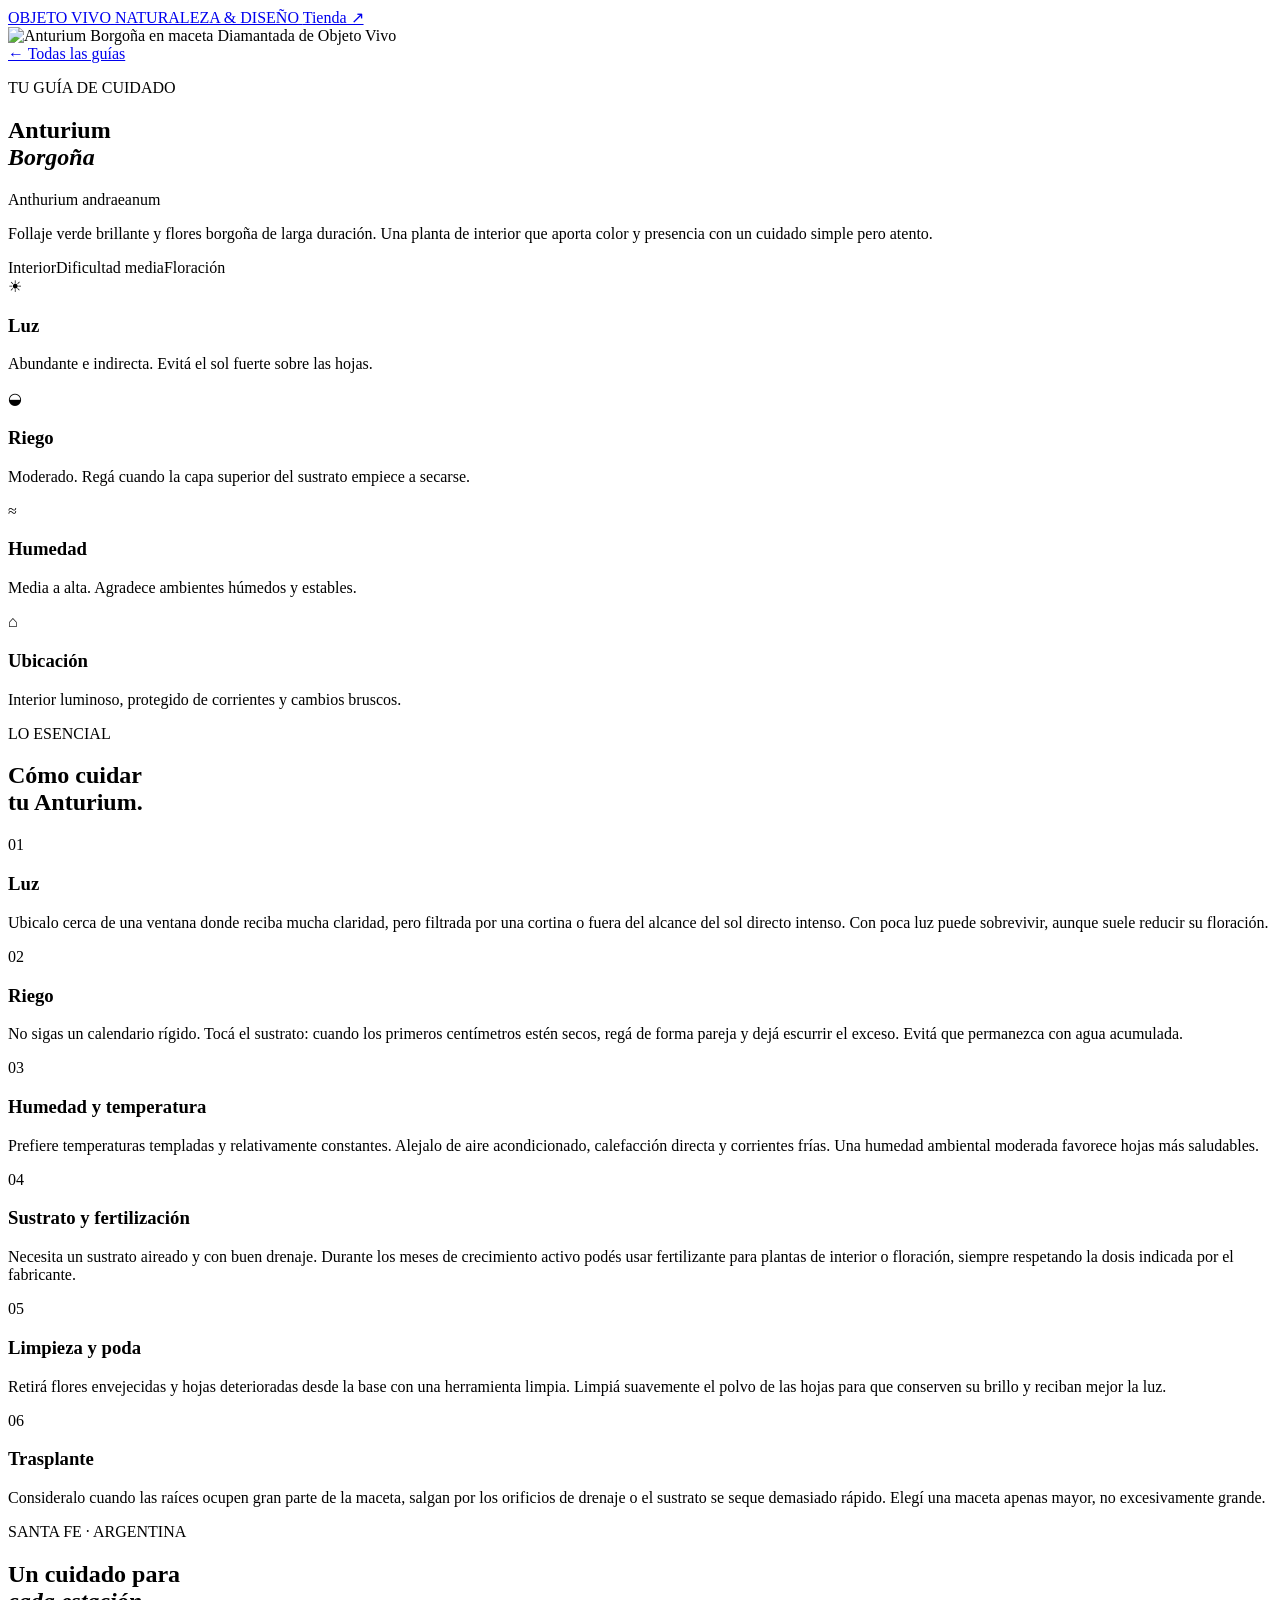
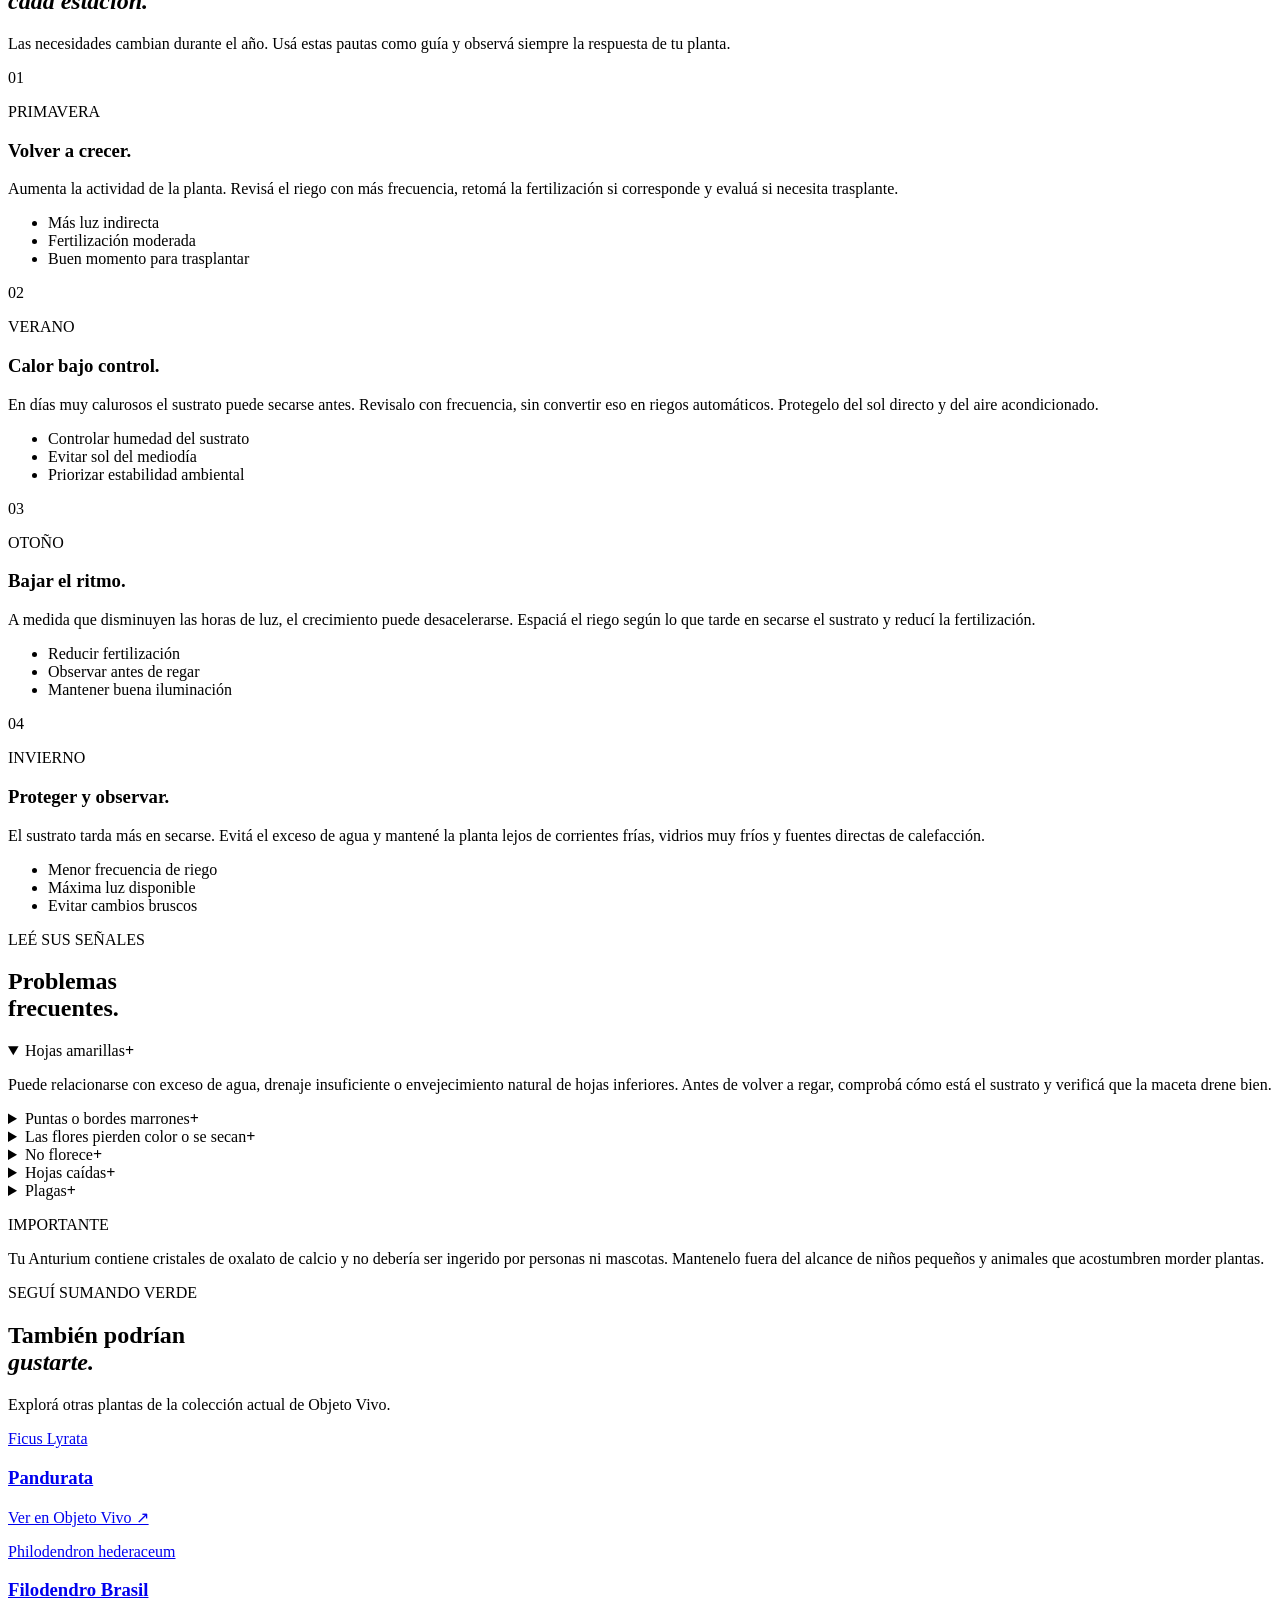
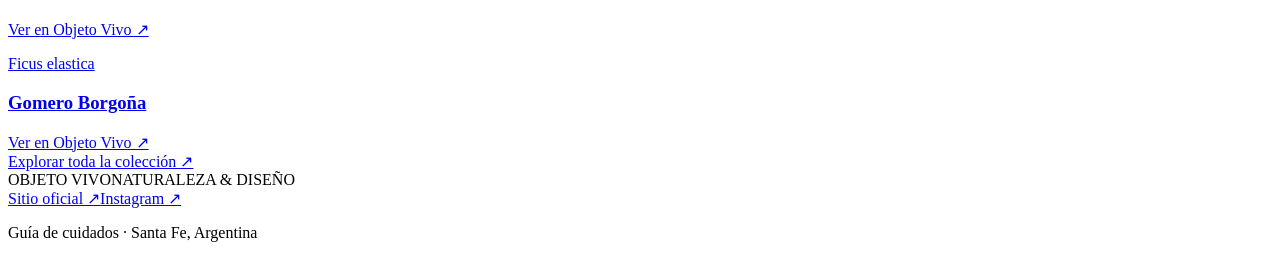
==== anturium-borgona.html @ 4770b4d2 "Add complete Anturium Borgoña care guide" ====
<!doctype html>
<html lang="es">
<head>
  <meta charset="utf-8" />
  <meta name="viewport" content="width=device-width, initial-scale=1" />
  <meta name="theme-color" content="#173f34" />
  <title>Anturium Borgoña | Guía de Cuidados · Objeto Vivo</title>
  <meta name="description" content="Guía de cuidados del Anturium Borgoña: luz, riego, humedad, trasplante, cuidados por estación y problemas frecuentes." />
  <link rel="preconnect" href="https://fonts.googleapis.com">
  <link rel="preconnect" href="https://fonts.gstatic.com" crossorigin>
  <link href="https://fonts.googleapis.com/css2?family=DM+Sans:wght@300;400;500;600&family=Playfair+Display:ital,wght@0,500;1,500&display=swap" rel="stylesheet">
  <link rel="stylesheet" href="styles.css" />
</head>
<body>
  <header class="site-header">
    <a class="brand" href="index.html">
      <span class="brand-name">OBJETO VIVO</span>
      <span class="brand-sub">NATURALEZA &amp; DISEÑO</span>
    </a>
    <a class="shop-link" href="https://objetovivo.com.ar/shop/" target="_blank" rel="noopener">Tienda ↗</a>
  </header>

  <main>
    <section class="plant-hero">
      <div class="plant-hero-image">
        <img src="https://objetovivo.com.ar/wp-content/uploads/2026/06/6b311ffb-a500-49eb-aa3c-b40d3970d5c7-600x800.jpg" alt="Anturium Borgoña en maceta Diamantada de Objeto Vivo" />
      </div>
      <div class="plant-hero-copy">
        <a class="back-link" href="index.html">← Todas las guías</a>
        <p class="eyebrow">TU GUÍA DE CUIDADO</p>
        <h1>Anturium<br><em>Borgoña</em></h1>
        <p class="latin">Anthurium andraeanum</p>
        <p class="hero-text">Follaje verde brillante y flores borgoña de larga duración. Una planta de interior que aporta color y presencia con un cuidado simple pero atento.</p>
        <div class="quick-tags">
          <span>Interior</span><span>Dificultad media</span><span>Floración</span>
        </div>
      </div>
    </section>

    <section class="quick-care">
      <article><span class="care-icon">☀</span><h3>Luz</h3><p>Abundante e indirecta. Evitá el sol fuerte sobre las hojas.</p></article>
      <article><span class="care-icon">◒</span><h3>Riego</h3><p>Moderado. Regá cuando la capa superior del sustrato empiece a secarse.</p></article>
      <article><span class="care-icon">≈</span><h3>Humedad</h3><p>Media a alta. Agradece ambientes húmedos y estables.</p></article>
      <article><span class="care-icon">⌂</span><h3>Ubicación</h3><p>Interior luminoso, protegido de corrientes y cambios bruscos.</p></article>
    </section>

    <section class="content-section two-col">
      <div class="section-heading sticky-heading">
        <p class="eyebrow">LO ESENCIAL</p>
        <h2>Cómo cuidar<br>tu Anturium.</h2>
      </div>
      <div class="care-list">
        <article class="care-block">
          <span class="number">01</span><div><h3>Luz</h3><p>Ubicalo cerca de una ventana donde reciba mucha claridad, pero filtrada por una cortina o fuera del alcance del sol directo intenso. Con poca luz puede sobrevivir, aunque suele reducir su floración.</p></div>
        </article>
        <article class="care-block">
          <span class="number">02</span><div><h3>Riego</h3><p>No sigas un calendario rígido. Tocá el sustrato: cuando los primeros centímetros estén secos, regá de forma pareja y dejá escurrir el exceso. Evitá que permanezca con agua acumulada.</p></div>
        </article>
        <article class="care-block">
          <span class="number">03</span><div><h3>Humedad y temperatura</h3><p>Prefiere temperaturas templadas y relativamente constantes. Alejalo de aire acondicionado, calefacción directa y corrientes frías. Una humedad ambiental moderada favorece hojas más saludables.</p></div>
        </article>
        <article class="care-block">
          <span class="number">04</span><div><h3>Sustrato y fertilización</h3><p>Necesita un sustrato aireado y con buen drenaje. Durante los meses de crecimiento activo podés usar fertilizante para plantas de interior o floración, siempre respetando la dosis indicada por el fabricante.</p></div>
        </article>
        <article class="care-block">
          <span class="number">05</span><div><h3>Limpieza y poda</h3><p>Retirá flores envejecidas y hojas deterioradas desde la base con una herramienta limpia. Limpiá suavemente el polvo de las hojas para que conserven su brillo y reciban mejor la luz.</p></div>
        </article>
        <article class="care-block">
          <span class="number">06</span><div><h3>Trasplante</h3><p>Consideralo cuando las raíces ocupen gran parte de la maceta, salgan por los orificios de drenaje o el sustrato se seque demasiado rápido. Elegí una maceta apenas mayor, no excesivamente grande.</p></div>
        </article>
      </div>
    </section>

    <section class="season-section">
      <div class="section-heading centered">
        <p class="eyebrow">SANTA FE · ARGENTINA</p>
        <h2>Un cuidado para<br><em>cada estación.</em></h2>
        <p>Las necesidades cambian durante el año. Usá estas pautas como guía y observá siempre la respuesta de tu planta.</p>
      </div>
      <div class="season-grid">
        <article class="season-card spring"><span class="season-mark">01</span><p class="season-name">PRIMAVERA</p><h3>Volver a crecer.</h3><p>Aumenta la actividad de la planta. Revisá el riego con más frecuencia, retomá la fertilización si corresponde y evaluá si necesita trasplante.</p><ul><li>Más luz indirecta</li><li>Fertilización moderada</li><li>Buen momento para trasplantar</li></ul></article>
        <article class="season-card summer"><span class="season-mark">02</span><p class="season-name">VERANO</p><h3>Calor bajo control.</h3><p>En días muy calurosos el sustrato puede secarse antes. Revisalo con frecuencia, sin convertir eso en riegos automáticos. Protegelo del sol directo y del aire acondicionado.</p><ul><li>Controlar humedad del sustrato</li><li>Evitar sol del mediodía</li><li>Priorizar estabilidad ambiental</li></ul></article>
        <article class="season-card autumn"><span class="season-mark">03</span><p class="season-name">OTOÑO</p><h3>Bajar el ritmo.</h3><p>A medida que disminuyen las horas de luz, el crecimiento puede desacelerarse. Espaciá el riego según lo que tarde en secarse el sustrato y reducí la fertilización.</p><ul><li>Reducir fertilización</li><li>Observar antes de regar</li><li>Mantener buena iluminación</li></ul></article>
        <article class="season-card winter"><span class="season-mark">04</span><p class="season-name">INVIERNO</p><h3>Proteger y observar.</h3><p>El sustrato tarda más en secarse. Evitá el exceso de agua y mantené la planta lejos de corrientes frías, vidrios muy fríos y fuentes directas de calefacción.</p><ul><li>Menor frecuencia de riego</li><li>Máxima luz disponible</li><li>Evitar cambios bruscos</li></ul></article>
      </div>
    </section>

    <section class="content-section problems-section">
      <div class="section-heading">
        <p class="eyebrow">LEÉ SUS SEÑALES</p>
        <h2>Problemas<br>frecuentes.</h2>
      </div>
      <div class="problem-list">
        <details open><summary><span>Hojas amarillas</span><b>+</b></summary><p>Puede relacionarse con exceso de agua, drenaje insuficiente o envejecimiento natural de hojas inferiores. Antes de volver a regar, comprobá cómo está el sustrato y verificá que la maceta drene bien.</p></details>
        <details><summary><span>Puntas o bordes marrones</span><b>+</b></summary><p>Suelen aparecer con aire muy seco, riego irregular, acumulación de sales o estrés ambiental. Buscá estabilidad antes de aumentar el riego sin comprobar el sustrato.</p></details>
        <details><summary><span>Las flores pierden color o se secan</span><b>+</b></summary><p>Las flores no duran para siempre. Si el resto de la planta está sano, puede ser parte de su ciclo normal. Retirá la flor envejecida desde la base.</p></details>
        <details><summary><span>No florece</span><b>+</b></summary><p>Una causa frecuente es la falta de luz indirecta suficiente. También puede influir la estación, el estado general de la planta y la disponibilidad de nutrientes.</p></details>
        <details><summary><span>Hojas caídas</span><b>+</b></summary><p>Puede ser una señal de falta de agua, exceso de agua, frío o estrés por un cambio de ubicación. Revisá primero el sustrato y las condiciones del ambiente.</p></details>
        <details><summary><span>Plagas</span><b>+</b></summary><p>Revisá el envés de las hojas y los tallos si aparecen manchas, melaza pegajosa, telarañas finas o pequeños insectos. Aislá la planta de otras mientras identificás el problema y tratala con un producto adecuado.</p></details>
      </div>
    </section>

    <section class="note-section">
      <p class="eyebrow">IMPORTANTE</p>
      <p>Tu Anturium contiene cristales de oxalato de calcio y no debería ser ingerido por personas ni mascotas. Mantenelo fuera del alcance de niños pequeños y animales que acostumbren morder plantas.</p>
    </section>

    <section class="related-section">
      <div class="section-heading">
        <p class="eyebrow">SEGUÍ SUMANDO VERDE</p>
        <h2>También podrían<br><em>gustarte.</em></h2>
        <p>Explorá otras plantas de la colección actual de Objeto Vivo.</p>
      </div>
      <div class="related-grid">
        <a href="https://objetovivo.com.ar/product/pandurata-m-en-uovo-s/" target="_blank" rel="noopener" class="related-card"><div class="related-placeholder botanical-one"></div><p>Ficus Lyrata</p><h3>Pandurata</h3><span>Ver en Objeto Vivo ↗</span></a>
        <a href="https://objetovivo.com.ar/product/filodendro-brasil/" target="_blank" rel="noopener" class="related-card"><div class="related-placeholder botanical-two"></div><p>Philodendron hederaceum</p><h3>Filodendro Brasil</h3><span>Ver en Objeto Vivo ↗</span></a>
        <a href="https://objetovivo.com.ar/product/gomero-borgona-en-uovo-s/" target="_blank" rel="noopener" class="related-card"><div class="related-placeholder botanical-three"></div><p>Ficus elastica</p><h3>Gomero Borgoña</h3><span>Ver en Objeto Vivo ↗</span></a>
      </div>
      <a class="button primary centered-button" href="https://objetovivo.com.ar/shop/" target="_blank" rel="noopener">Explorar toda la colección ↗</a>
    </section>
  </main>

  <footer>
    <div class="footer-brand"><span class="brand-name">OBJETO VIVO</span><span class="brand-sub">NATURALEZA &amp; DISEÑO</span></div>
    <div class="footer-links"><a href="https://objetovivo.com.ar/" target="_blank" rel="noopener">Sitio oficial ↗</a><a href="https://www.instagram.com/objetovivo_/" target="_blank" rel="noopener">Instagram ↗</a></div>
    <p class="footer-note">Guía de cuidados · Santa Fe, Argentina</p>
  </footer>
</body>
</html>
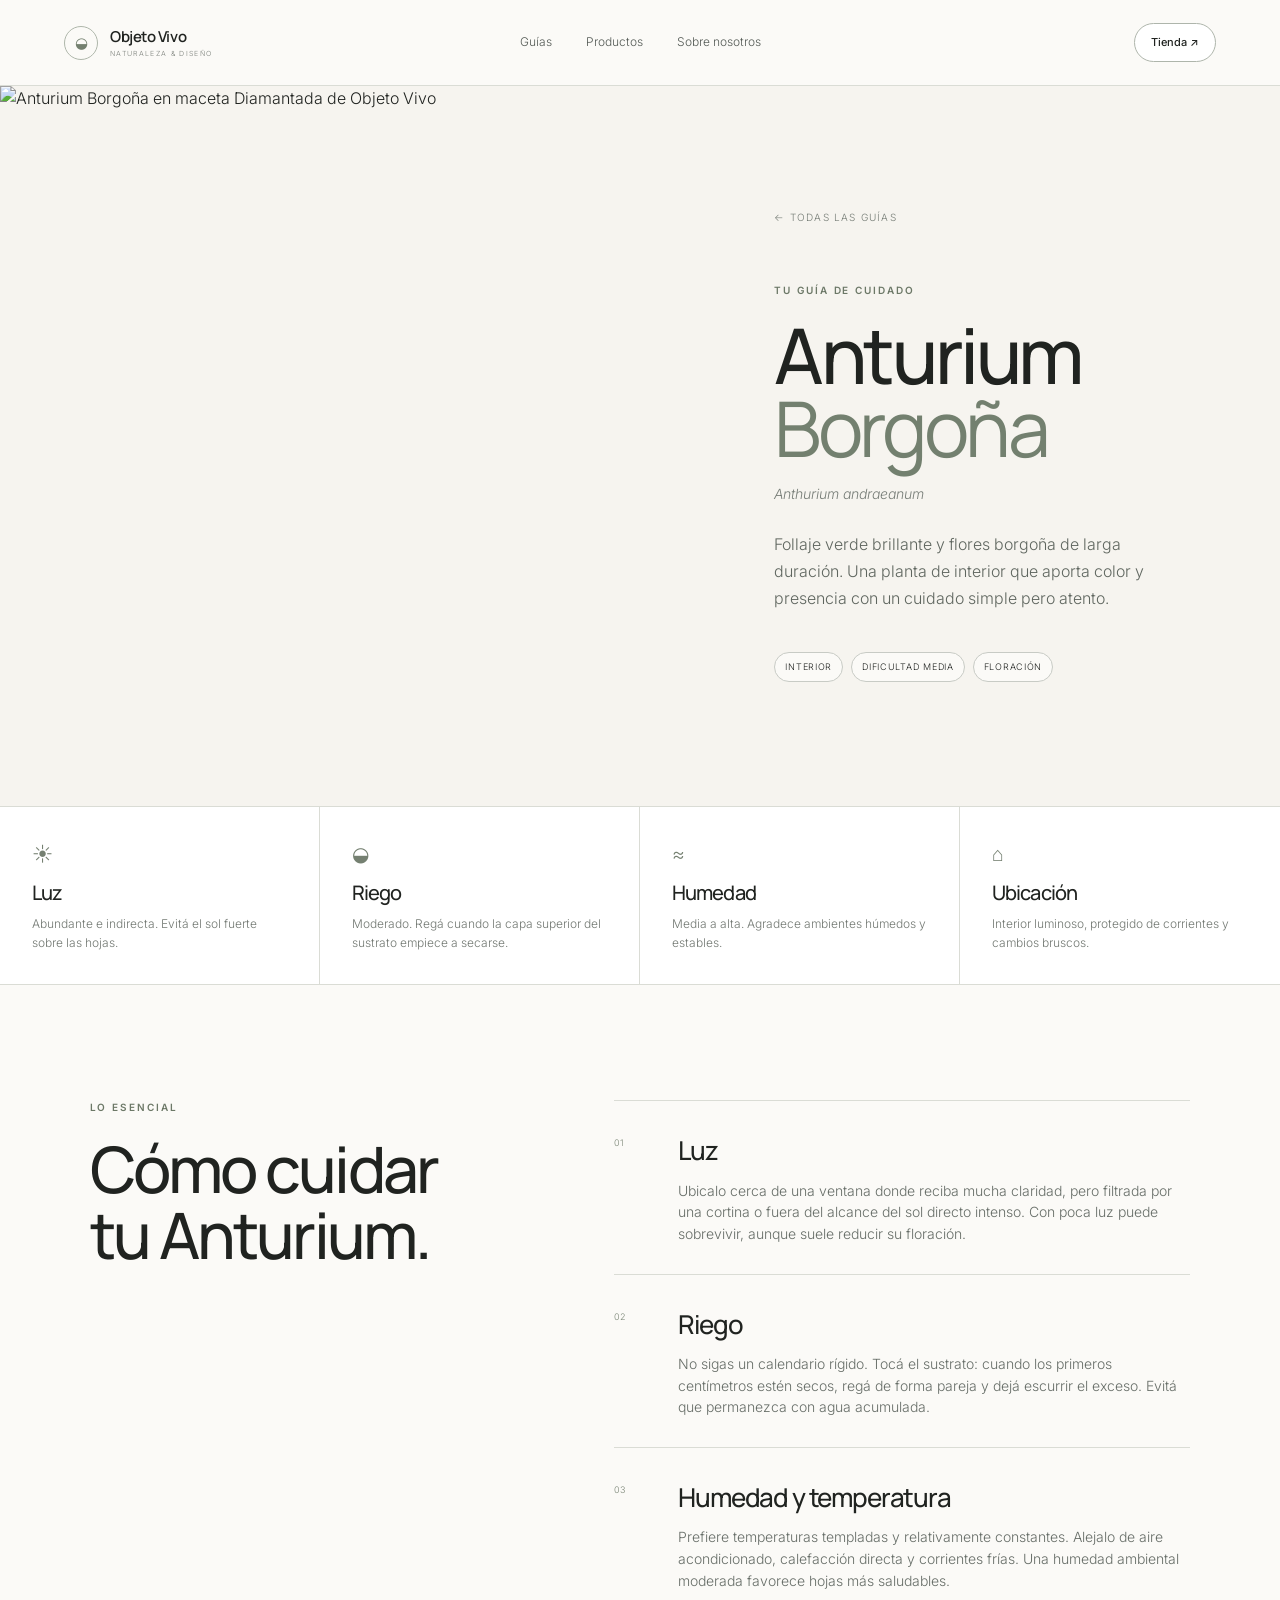
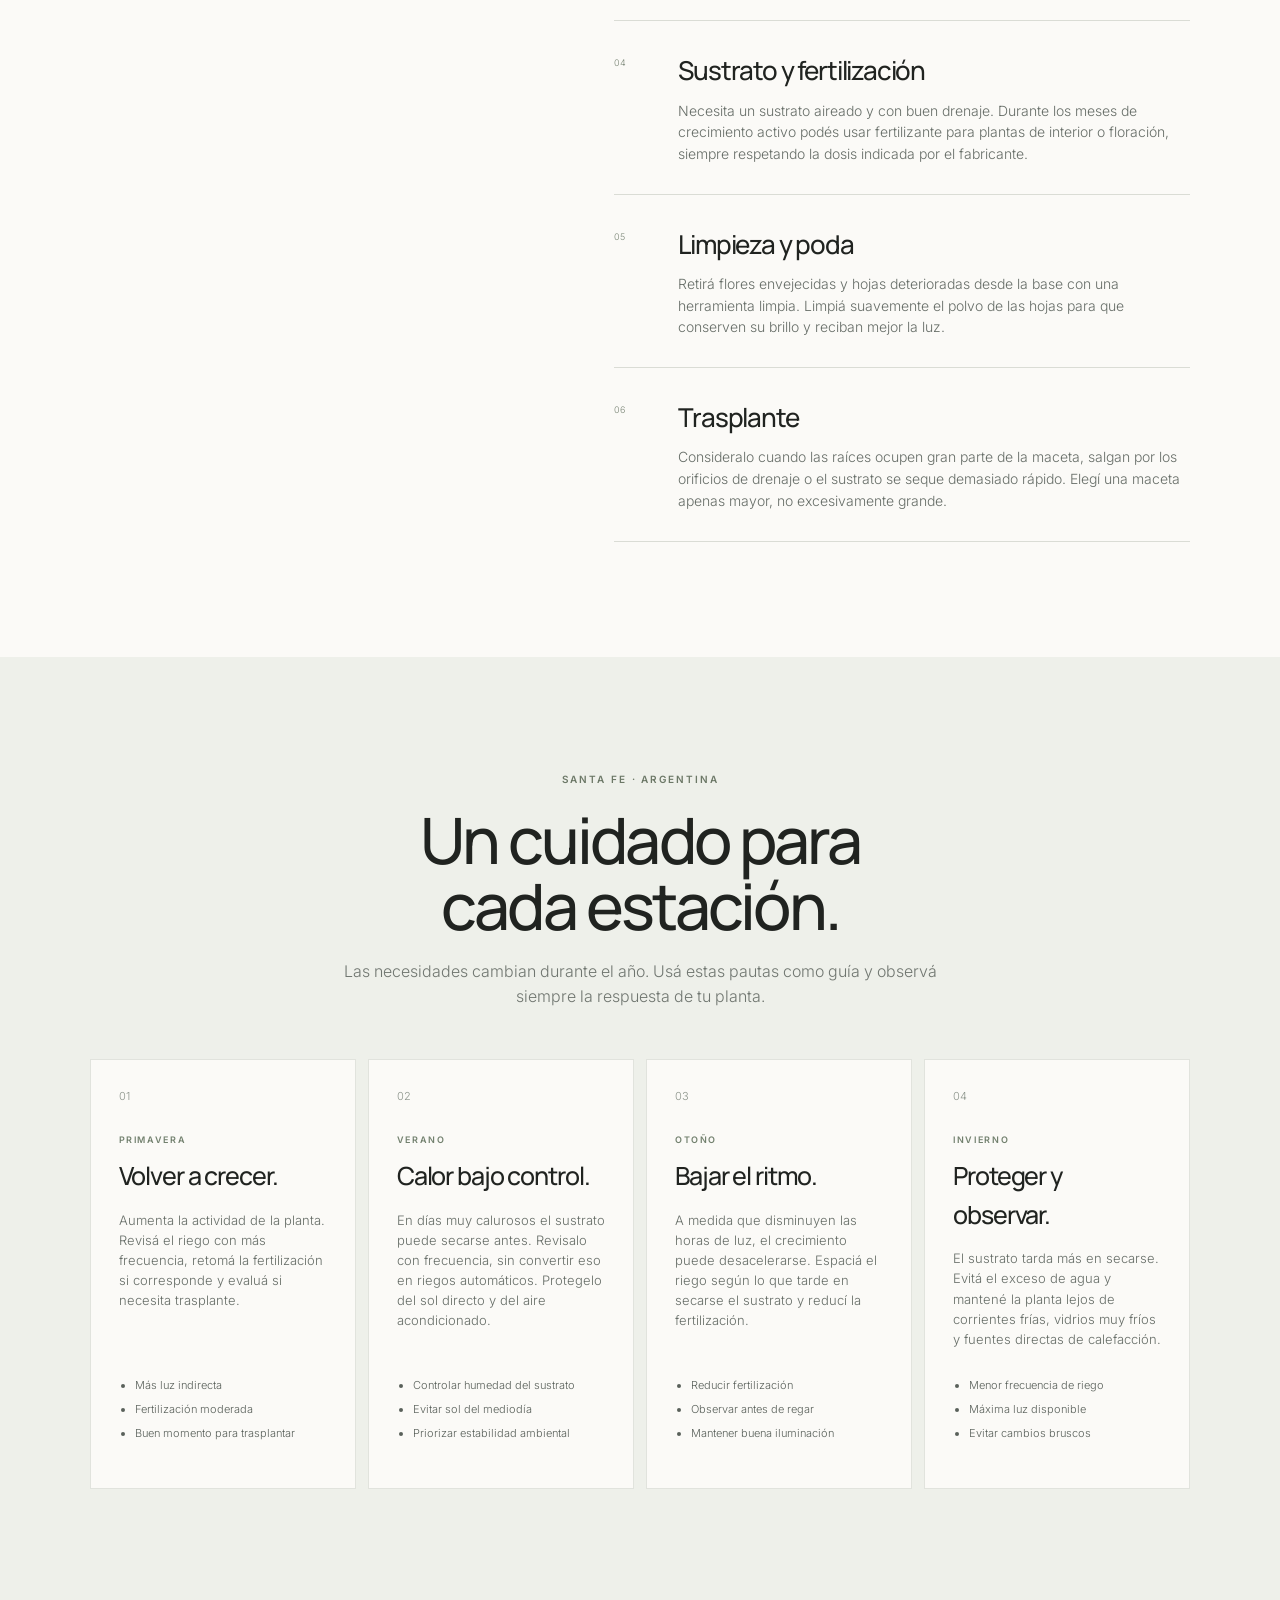
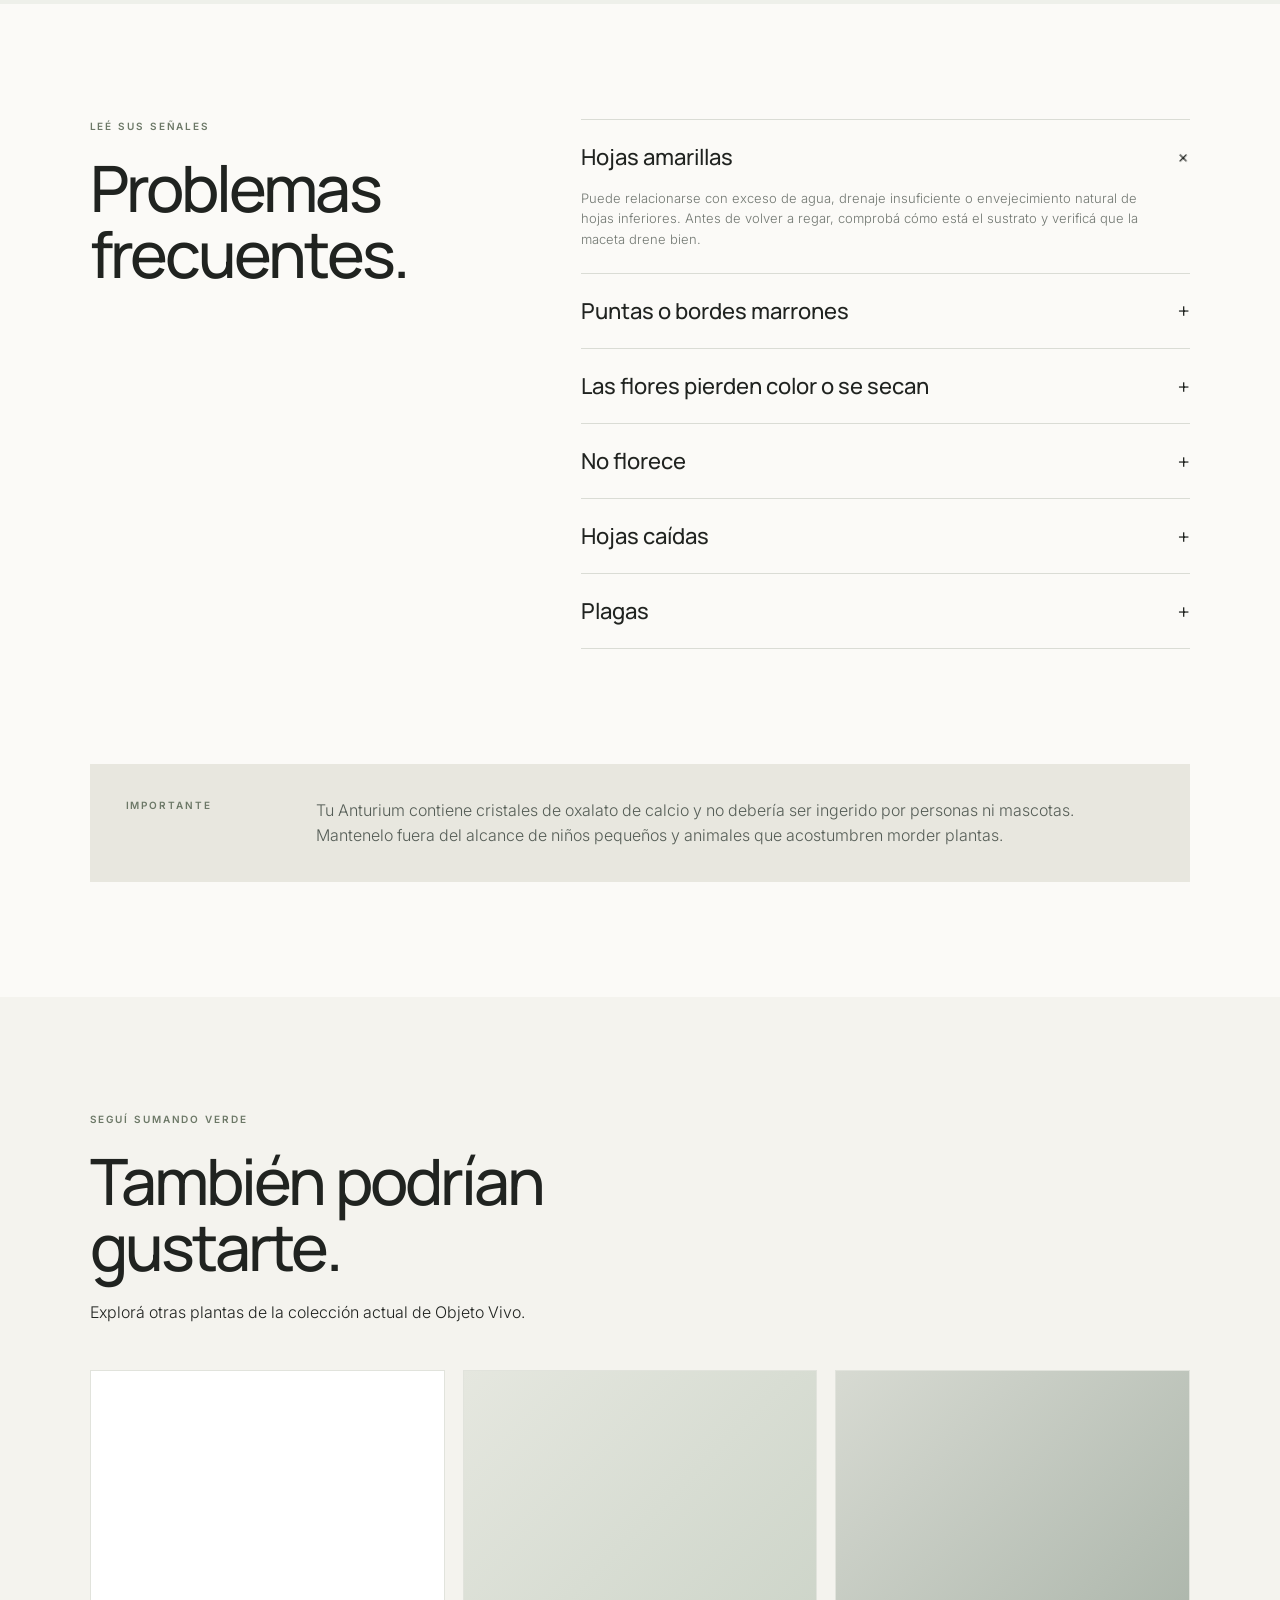
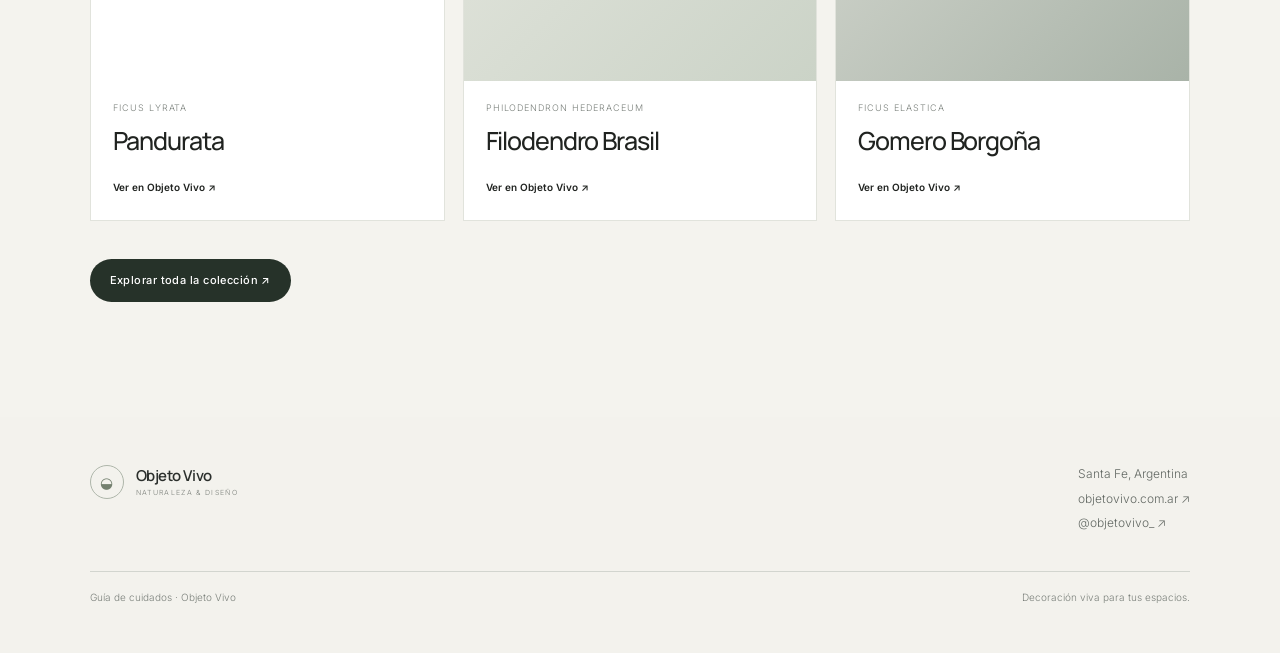
==== commit c8785347: "Align Anturium guide with official Objeto Vivo visual system" ====
--- a/anturium-borgona.html
+++ b/anturium-borgona.html
@@ -3,21 +3,26 @@
 <head>
   <meta charset="utf-8" />
   <meta name="viewport" content="width=device-width, initial-scale=1" />
-  <meta name="theme-color" content="#173f34" />
+  <meta name="theme-color" content="#f6f4ef" />
   <title>Anturium Borgoña | Guía de Cuidados · Objeto Vivo</title>
   <meta name="description" content="Guía de cuidados del Anturium Borgoña: luz, riego, humedad, trasplante, cuidados por estación y problemas frecuentes." />
   <link rel="preconnect" href="https://fonts.googleapis.com">
   <link rel="preconnect" href="https://fonts.gstatic.com" crossorigin>
-  <link href="https://fonts.googleapis.com/css2?family=DM+Sans:wght@300;400;500;600&family=Playfair+Display:ital,wght@0,500;1,500&display=swap" rel="stylesheet">
+  <link href="https://fonts.googleapis.com/css2?family=Inter:wght@300;400;500;600&family=Manrope:wght@400;500;600&display=swap" rel="stylesheet">
   <link rel="stylesheet" href="styles.css" />
 </head>
 <body>
-  <header class="site-header">
-    <a class="brand" href="index.html">
-      <span class="brand-name">OBJETO VIVO</span>
-      <span class="brand-sub">NATURALEZA &amp; DISEÑO</span>
+  <header class="site-header ov-header">
+    <a class="brand" href="index.html" aria-label="Objeto Vivo - Guía de cuidados">
+      <span class="brand-mark" aria-hidden="true">◒</span>
+      <span class="brand-copy"><span class="brand-name">Objeto Vivo</span><span class="brand-sub">NATURALEZA &amp; DISEÑO</span></span>
     </a>
-    <a class="shop-link" href="https://objetovivo.com.ar/shop/" target="_blank" rel="noopener">Tienda ↗</a>
+    <nav class="header-nav" aria-label="Navegación principal">
+      <a href="index.html#guias">Guías</a>
+      <a href="https://objetovivo.com.ar/shop/" target="_blank" rel="noopener">Productos</a>
+      <a href="https://objetovivo.com.ar/sobre-nosotros/" target="_blank" rel="noopener">Sobre nosotros</a>
+    </nav>
+    <a class="shop-pill" href="https://objetovivo.com.ar/shop/" target="_blank" rel="noopener">Tienda ↗</a>
   </header>
 
   <main>
@@ -26,14 +31,12 @@
         <img src="https://objetovivo.com.ar/wp-content/uploads/2026/06/6b311ffb-a500-49eb-aa3c-b40d3970d5c7-600x800.jpg" alt="Anturium Borgoña en maceta Diamantada de Objeto Vivo" />
       </div>
       <div class="plant-hero-copy">
-        <a class="back-link" href="index.html">← Todas las guías</a>
+        <a class="back-link" href="index.html#guias">← Todas las guías</a>
         <p class="eyebrow">TU GUÍA DE CUIDADO</p>
         <h1>Anturium<br><em>Borgoña</em></h1>
         <p class="latin">Anthurium andraeanum</p>
         <p class="hero-text">Follaje verde brillante y flores borgoña de larga duración. Una planta de interior que aporta color y presencia con un cuidado simple pero atento.</p>
-        <div class="quick-tags">
-          <span>Interior</span><span>Dificultad media</span><span>Floración</span>
-        </div>
+        <div class="quick-tags"><span>Interior</span><span>Dificultad media</span><span>Floración</span></div>
       </div>
     </section>
 
@@ -45,51 +48,29 @@
     </section>
 
     <section class="content-section two-col">
-      <div class="section-heading sticky-heading">
-        <p class="eyebrow">LO ESENCIAL</p>
-        <h2>Cómo cuidar<br>tu Anturium.</h2>
-      </div>
+      <div class="section-heading sticky-heading"><p class="eyebrow">LO ESENCIAL</p><h2>Cómo cuidar<br>tu Anturium.</h2></div>
       <div class="care-list">
-        <article class="care-block">
-          <span class="number">01</span><div><h3>Luz</h3><p>Ubicalo cerca de una ventana donde reciba mucha claridad, pero filtrada por una cortina o fuera del alcance del sol directo intenso. Con poca luz puede sobrevivir, aunque suele reducir su floración.</p></div>
-        </article>
-        <article class="care-block">
-          <span class="number">02</span><div><h3>Riego</h3><p>No sigas un calendario rígido. Tocá el sustrato: cuando los primeros centímetros estén secos, regá de forma pareja y dejá escurrir el exceso. Evitá que permanezca con agua acumulada.</p></div>
-        </article>
-        <article class="care-block">
-          <span class="number">03</span><div><h3>Humedad y temperatura</h3><p>Prefiere temperaturas templadas y relativamente constantes. Alejalo de aire acondicionado, calefacción directa y corrientes frías. Una humedad ambiental moderada favorece hojas más saludables.</p></div>
-        </article>
-        <article class="care-block">
-          <span class="number">04</span><div><h3>Sustrato y fertilización</h3><p>Necesita un sustrato aireado y con buen drenaje. Durante los meses de crecimiento activo podés usar fertilizante para plantas de interior o floración, siempre respetando la dosis indicada por el fabricante.</p></div>
-        </article>
-        <article class="care-block">
-          <span class="number">05</span><div><h3>Limpieza y poda</h3><p>Retirá flores envejecidas y hojas deterioradas desde la base con una herramienta limpia. Limpiá suavemente el polvo de las hojas para que conserven su brillo y reciban mejor la luz.</p></div>
-        </article>
-        <article class="care-block">
-          <span class="number">06</span><div><h3>Trasplante</h3><p>Consideralo cuando las raíces ocupen gran parte de la maceta, salgan por los orificios de drenaje o el sustrato se seque demasiado rápido. Elegí una maceta apenas mayor, no excesivamente grande.</p></div>
-        </article>
+        <article class="care-block"><span class="number">01</span><div><h3>Luz</h3><p>Ubicalo cerca de una ventana donde reciba mucha claridad, pero filtrada por una cortina o fuera del alcance del sol directo intenso. Con poca luz puede sobrevivir, aunque suele reducir su floración.</p></div></article>
+        <article class="care-block"><span class="number">02</span><div><h3>Riego</h3><p>No sigas un calendario rígido. Tocá el sustrato: cuando los primeros centímetros estén secos, regá de forma pareja y dejá escurrir el exceso. Evitá que permanezca con agua acumulada.</p></div></article>
+        <article class="care-block"><span class="number">03</span><div><h3>Humedad y temperatura</h3><p>Prefiere temperaturas templadas y relativamente constantes. Alejalo de aire acondicionado, calefacción directa y corrientes frías. Una humedad ambiental moderada favorece hojas más saludables.</p></div></article>
+        <article class="care-block"><span class="number">04</span><div><h3>Sustrato y fertilización</h3><p>Necesita un sustrato aireado y con buen drenaje. Durante los meses de crecimiento activo podés usar fertilizante para plantas de interior o floración, siempre respetando la dosis indicada por el fabricante.</p></div></article>
+        <article class="care-block"><span class="number">05</span><div><h3>Limpieza y poda</h3><p>Retirá flores envejecidas y hojas deterioradas desde la base con una herramienta limpia. Limpiá suavemente el polvo de las hojas para que conserven su brillo y reciban mejor la luz.</p></div></article>
+        <article class="care-block"><span class="number">06</span><div><h3>Trasplante</h3><p>Consideralo cuando las raíces ocupen gran parte de la maceta, salgan por los orificios de drenaje o el sustrato se seque demasiado rápido. Elegí una maceta apenas mayor, no excesivamente grande.</p></div></article>
       </div>
     </section>
 
     <section class="season-section">
-      <div class="section-heading centered">
-        <p class="eyebrow">SANTA FE · ARGENTINA</p>
-        <h2>Un cuidado para<br><em>cada estación.</em></h2>
-        <p>Las necesidades cambian durante el año. Usá estas pautas como guía y observá siempre la respuesta de tu planta.</p>
-      </div>
+      <div class="section-heading centered"><p class="eyebrow">SANTA FE · ARGENTINA</p><h2>Un cuidado para<br>cada estación.</h2><p>Las necesidades cambian durante el año. Usá estas pautas como guía y observá siempre la respuesta de tu planta.</p></div>
       <div class="season-grid">
-        <article class="season-card spring"><span class="season-mark">01</span><p class="season-name">PRIMAVERA</p><h3>Volver a crecer.</h3><p>Aumenta la actividad de la planta. Revisá el riego con más frecuencia, retomá la fertilización si corresponde y evaluá si necesita trasplante.</p><ul><li>Más luz indirecta</li><li>Fertilización moderada</li><li>Buen momento para trasplantar</li></ul></article>
-        <article class="season-card summer"><span class="season-mark">02</span><p class="season-name">VERANO</p><h3>Calor bajo control.</h3><p>En días muy calurosos el sustrato puede secarse antes. Revisalo con frecuencia, sin convertir eso en riegos automáticos. Protegelo del sol directo y del aire acondicionado.</p><ul><li>Controlar humedad del sustrato</li><li>Evitar sol del mediodía</li><li>Priorizar estabilidad ambiental</li></ul></article>
-        <article class="season-card autumn"><span class="season-mark">03</span><p class="season-name">OTOÑO</p><h3>Bajar el ritmo.</h3><p>A medida que disminuyen las horas de luz, el crecimiento puede desacelerarse. Espaciá el riego según lo que tarde en secarse el sustrato y reducí la fertilización.</p><ul><li>Reducir fertilización</li><li>Observar antes de regar</li><li>Mantener buena iluminación</li></ul></article>
-        <article class="season-card winter"><span class="season-mark">04</span><p class="season-name">INVIERNO</p><h3>Proteger y observar.</h3><p>El sustrato tarda más en secarse. Evitá el exceso de agua y mantené la planta lejos de corrientes frías, vidrios muy fríos y fuentes directas de calefacción.</p><ul><li>Menor frecuencia de riego</li><li>Máxima luz disponible</li><li>Evitar cambios bruscos</li></ul></article>
+        <article class="season-card"><span class="season-mark">01</span><p class="season-name">PRIMAVERA</p><h3>Volver a crecer.</h3><p>Aumenta la actividad de la planta. Revisá el riego con más frecuencia, retomá la fertilización si corresponde y evaluá si necesita trasplante.</p><ul><li>Más luz indirecta</li><li>Fertilización moderada</li><li>Buen momento para trasplantar</li></ul></article>
+        <article class="season-card"><span class="season-mark">02</span><p class="season-name">VERANO</p><h3>Calor bajo control.</h3><p>En días muy calurosos el sustrato puede secarse antes. Revisalo con frecuencia, sin convertir eso en riegos automáticos. Protegelo del sol directo y del aire acondicionado.</p><ul><li>Controlar humedad del sustrato</li><li>Evitar sol del mediodía</li><li>Priorizar estabilidad ambiental</li></ul></article>
+        <article class="season-card"><span class="season-mark">03</span><p class="season-name">OTOÑO</p><h3>Bajar el ritmo.</h3><p>A medida que disminuyen las horas de luz, el crecimiento puede desacelerarse. Espaciá el riego según lo que tarde en secarse el sustrato y reducí la fertilización.</p><ul><li>Reducir fertilización</li><li>Observar antes de regar</li><li>Mantener buena iluminación</li></ul></article>
+        <article class="season-card"><span class="season-mark">04</span><p class="season-name">INVIERNO</p><h3>Proteger y observar.</h3><p>El sustrato tarda más en secarse. Evitá el exceso de agua y mantené la planta lejos de corrientes frías, vidrios muy fríos y fuentes directas de calefacción.</p><ul><li>Menor frecuencia de riego</li><li>Máxima luz disponible</li><li>Evitar cambios bruscos</li></ul></article>
       </div>
     </section>
 
     <section class="content-section problems-section">
-      <div class="section-heading">
-        <p class="eyebrow">LEÉ SUS SEÑALES</p>
-        <h2>Problemas<br>frecuentes.</h2>
-      </div>
+      <div class="section-heading"><p class="eyebrow">LEÉ SUS SEÑALES</p><h2>Problemas<br>frecuentes.</h2></div>
       <div class="problem-list">
         <details open><summary><span>Hojas amarillas</span><b>+</b></summary><p>Puede relacionarse con exceso de agua, drenaje insuficiente o envejecimiento natural de hojas inferiores. Antes de volver a regar, comprobá cómo está el sustrato y verificá que la maceta drene bien.</p></details>
         <details><summary><span>Puntas o bordes marrones</span><b>+</b></summary><p>Suelen aparecer con aire muy seco, riego irregular, acumulación de sales o estrés ambiental. Buscá estabilidad antes de aumentar el riego sin comprobar el sustrato.</p></details>
@@ -100,30 +81,22 @@
       </div>
     </section>
 
-    <section class="note-section">
-      <p class="eyebrow">IMPORTANTE</p>
-      <p>Tu Anturium contiene cristales de oxalato de calcio y no debería ser ingerido por personas ni mascotas. Mantenelo fuera del alcance de niños pequeños y animales que acostumbren morder plantas.</p>
-    </section>
+    <section class="note-section"><p class="eyebrow">IMPORTANTE</p><p>Tu Anturium contiene cristales de oxalato de calcio y no debería ser ingerido por personas ni mascotas. Mantenelo fuera del alcance de niños pequeños y animales que acostumbren morder plantas.</p></section>
 
     <section class="related-section">
-      <div class="section-heading">
-        <p class="eyebrow">SEGUÍ SUMANDO VERDE</p>
-        <h2>También podrían<br><em>gustarte.</em></h2>
-        <p>Explorá otras plantas de la colección actual de Objeto Vivo.</p>
-      </div>
+      <div class="section-heading"><p class="eyebrow">SEGUÍ SUMANDO VERDE</p><h2>También podrían<br>gustarte.</h2><p>Explorá otras plantas de la colección actual de Objeto Vivo.</p></div>
       <div class="related-grid">
         <a href="https://objetovivo.com.ar/product/pandurata-m-en-uovo-s/" target="_blank" rel="noopener" class="related-card"><div class="related-placeholder botanical-one"></div><p>Ficus Lyrata</p><h3>Pandurata</h3><span>Ver en Objeto Vivo ↗</span></a>
         <a href="https://objetovivo.com.ar/product/filodendro-brasil/" target="_blank" rel="noopener" class="related-card"><div class="related-placeholder botanical-two"></div><p>Philodendron hederaceum</p><h3>Filodendro Brasil</h3><span>Ver en Objeto Vivo ↗</span></a>
         <a href="https://objetovivo.com.ar/product/gomero-borgona-en-uovo-s/" target="_blank" rel="noopener" class="related-card"><div class="related-placeholder botanical-three"></div><p>Ficus elastica</p><h3>Gomero Borgoña</h3><span>Ver en Objeto Vivo ↗</span></a>
       </div>
-      <a class="button primary centered-button" href="https://objetovivo.com.ar/shop/" target="_blank" rel="noopener">Explorar toda la colección ↗</a>
+      <a class="button centered-button" href="https://objetovivo.com.ar/shop/" target="_blank" rel="noopener">Explorar toda la colección ↗</a>
     </section>
   </main>
 
-  <footer>
-    <div class="footer-brand"><span class="brand-name">OBJETO VIVO</span><span class="brand-sub">NATURALEZA &amp; DISEÑO</span></div>
-    <div class="footer-links"><a href="https://objetovivo.com.ar/" target="_blank" rel="noopener">Sitio oficial ↗</a><a href="https://www.instagram.com/objetovivo_/" target="_blank" rel="noopener">Instagram ↗</a></div>
-    <p class="footer-note">Guía de cuidados · Santa Fe, Argentina</p>
+  <footer class="ov-footer">
+    <div class="footer-main"><div class="brand footer-brand"><span class="brand-mark" aria-hidden="true">◒</span><span class="brand-copy"><span class="brand-name">Objeto Vivo</span><span class="brand-sub">NATURALEZA &amp; DISEÑO</span></span></div><div class="footer-contact"><p>Santa Fe, Argentina</p><a href="https://objetovivo.com.ar/" target="_blank" rel="noopener">objetovivo.com.ar ↗</a><a href="https://www.instagram.com/objetovivo_/" target="_blank" rel="noopener">@objetovivo_ ↗</a></div></div>
+    <div class="footer-bottom"><span>Guía de cuidados · Objeto Vivo</span><span>Decoración viva para tus espacios.</span></div>
   </footer>
 </body>
-</html>
+</html>
--- a/styles.css
+++ b/styles.css
@@ -0,0 +1 @@
+:root{--bg:#f6f4ef;--paper:#fbfaf7;--ink:#202320;--muted:#6d726d;--sage:#dfe5db;--sage-2:#cfd8cb;--line:#dadcd5;--accent:#7a8774;--dark:#263229;--sans:"Inter",Arial,sans-serif;--display:"Manrope",Arial,sans-serif}*{box-sizing:border-box}html{scroll-behavior:smooth}body{margin:0;background:var(--paper);color:var(--ink);font-family:var(--sans);font-weight:300;line-height:1.55}a{color:inherit;text-decoration:none}img{display:block;width:100%;height:auto}h1,h2,h3,p{margin-top:0}h1,h2,h3{font-family:var(--display);font-weight:500;letter-spacing:-.045em}.site-header{height:86px;padding:0 clamp(22px,5vw,72px);display:grid;grid-template-columns:1fr auto 1fr;align-items:center;border-bottom:1px solid var(--line);background:rgba(251,250,247,.94);position:sticky;top:0;z-index:30;backdrop-filter:blur(14px)}.brand{display:flex;align-items:center;gap:12px;width:max-content}.brand-mark{width:34px;height:34px;border:1px solid #aeb6aa;border-radius:50%;display:grid;place-items:center;font-size:15px;color:#74806f}.brand-copy{display:flex;flex-direction:column;line-height:1}.brand-name{font-family:var(--display);font-size:15px;font-weight:600;letter-spacing:-.03em}.brand-sub{font-size:7px;letter-spacing:.19em;margin-top:6px;color:#7d827c}.header-nav{display:flex;gap:34px;font-size:12px;color:#555b56}.header-nav a:hover{color:#111}.shop-pill{justify-self:end;border:1px solid #aeb5ab;border-radius:999px;padding:10px 16px;font-size:11px;font-weight:500;background:#fff}.ov-hero{display:grid;grid-template-columns:1.08fr .92fr;min-height:720px;background:var(--bg)}.ov-hero-media{min-height:720px;overflow:hidden}.ov-hero-media img{height:100%;object-fit:cover}.ov-hero-copy{padding:clamp(70px,9vw,140px) clamp(32px,7vw,110px);display:flex;flex-direction:column;justify-content:center}.ov-kicker,.eyebrow{font-size:10px;letter-spacing:.19em;font-weight:600;color:#6c7867;margin:0 0 20px}.ov-hero h1{font-size:clamp(48px,6vw,88px);line-height:.98;margin-bottom:28px;max-width:700px}.ov-hero h1 span{font-weight:400;color:#74806f}.hero-text{font-size:16px;line-height:1.7;max-width:540px;color:#5f665f;margin-bottom:34px}.ov-button,.button{display:inline-flex;align-items:center;justify-content:center;width:max-content;border-radius:999px;background:var(--dark);color:white;padding:13px 20px;font-size:11px;font-weight:500;letter-spacing:.04em;transition:.2s}.ov-button:hover,.button:hover{transform:translateY(-1px);background:#18211b}.ov-value{display:grid;grid-template-columns:repeat(3,1fr);border-bottom:1px solid var(--line);background:#fff}.ov-value article{padding:34px clamp(24px,4vw,58px);border-right:1px solid var(--line)}.ov-value article:last-child{border-right:0}.ov-value span{font-size:9px;color:#8b918b}.ov-value h3{font-size:19px;margin:10px 0 8px;letter-spacing:-.03em}.ov-value p{font-size:13px;color:#6d736d;margin:0;max-width:290px}.ov-guides,.content-section,.related-section{padding:clamp(80px,9vw,130px) clamp(24px,7vw,110px)}.ov-section-head,.section-heading{max-width:720px}.ov-section-head h2,.section-heading h2{font-size:clamp(42px,5vw,70px);line-height:1.03;margin-bottom:20px}.ov-section-head>p:last-child{color:#6d736d;max-width:520px}.ov-feature-card{display:grid;grid-template-columns:1.12fr .88fr;margin-top:52px;background:#eef0e9;min-height:580px}.ov-feature-image{overflow:hidden}.ov-feature-image img{height:100%;object-fit:cover;transition:.5s}.ov-feature-card:hover img{transform:scale(1.02)}.ov-feature-copy{padding:clamp(36px,6vw,82px);display:flex;flex-direction:column;justify-content:center}.ov-feature-copy h3{font-size:clamp(42px,5vw,70px);line-height:.98;margin-bottom:22px}.ov-feature-copy>p:not(.ov-kicker){color:#5f665f;max-width:390px}.ov-feature-copy span{margin-top:24px;font-size:11px;font-weight:600}.ov-philosophy{display:grid;grid-template-columns:1fr 1fr;gap:70px;padding:clamp(85px,10vw,150px) clamp(24px,7vw,110px);background:#e3e6dd;align-items:end}.ov-philosophy h2{font-size:clamp(40px,5vw,68px);line-height:1.02;margin:0}.ov-philosophy>p{margin:0;color:#5f665f;max-width:600px;font-size:16px}.ov-footer,footer{background:#f3f2ed;color:#2b2f2c;padding:48px clamp(24px,7vw,110px)}.footer-main{display:flex;justify-content:space-between;gap:40px;align-items:flex-start}.footer-contact{display:flex;flex-direction:column;gap:6px;font-size:12px;color:#626863}.footer-contact p{margin:0}.footer-bottom{border-top:1px solid #d2d5cf;margin-top:38px;padding-top:18px;display:flex;justify-content:space-between;gap:20px;font-size:10px;color:#7b807b}.plant-hero{display:grid;grid-template-columns:1.05fr .95fr;background:var(--bg);min-height:720px}.plant-hero-image{min-height:720px;overflow:hidden}.plant-hero-image img{height:100%;object-fit:cover}.plant-hero-copy{padding:clamp(54px,8vw,110px);display:flex;flex-direction:column;justify-content:center}.back-link{font-size:10px;text-transform:uppercase;letter-spacing:.12em;margin-bottom:58px;color:#767d76}.plant-hero h1{font-size:clamp(50px,6vw,84px);line-height:.95;margin-bottom:18px}.plant-hero h1 em{font-style:normal;color:#73806f;font-weight:400}.latin{font-family:var(--sans);font-style:italic;font-size:14px;color:#777d77;margin:0 0 26px}.quick-tags{display:flex;gap:8px;flex-wrap:wrap;margin-top:6px}.quick-tags span{border:1px solid #c8cbc5;border-radius:999px;padding:7px 10px;font-size:9px;text-transform:uppercase;letter-spacing:.08em;background:rgba(255,255,255,.55)}.quick-care{display:grid;grid-template-columns:repeat(4,1fr);border-top:1px solid var(--line);border-bottom:1px solid var(--line);background:#fff}.quick-care article{padding:32px;border-right:1px solid var(--line)}.quick-care article:last-child{border-right:0}.quick-care h3{font-size:20px;margin:7px 0}.quick-care p{font-size:12px;color:#737973;margin:0}.care-icon{font-size:20px;color:#758071}.two-col{display:grid;grid-template-columns:.86fr 1.14fr;gap:90px}.sticky-heading{align-self:start;position:sticky;top:125px}.care-list{border-top:1px solid var(--line)}.care-block{display:grid;grid-template-columns:46px 1fr;gap:18px;padding:29px 0;border-bottom:1px solid var(--line)}.care-block .number{font-size:9px;color:#7b8677;padding-top:6px}.care-block h3{font-size:26px;margin-bottom:9px}.care-block p{color:#666d67;margin:0;font-size:14px}.season-section{background:#eef0ea;padding:clamp(80px,9vw,130px) clamp(24px,7vw,110px)}.centered{text-align:center;margin:0 auto 50px}.centered>p:last-child{max-width:620px;margin:0 auto;color:#707670}.season-grid{display:grid;grid-template-columns:repeat(4,1fr);gap:12px}.season-card{background:#fbfaf7;padding:28px;min-height:430px;display:flex;flex-direction:column;border:1px solid #e1e3dd}.season-mark{font-size:11px;color:#8c948b}.season-name{font-size:9px;letter-spacing:.18em;font-weight:600;color:#72806e;margin:28px 0 10px}.season-card h3{font-size:25px;margin-bottom:14px}.season-card>p:not(.season-name){font-size:13px;color:#666d67}.season-card ul{padding-left:16px;margin-top:auto;font-size:11px;color:#59605a}.season-card li{margin:7px 0}.problems-section{display:grid;grid-template-columns:.8fr 1.2fr;gap:85px}.problem-list{border-top:1px solid var(--line)}details{border-bottom:1px solid var(--line);padding:20px 0}summary{list-style:none;display:flex;justify-content:space-between;align-items:center;cursor:pointer;font-family:var(--display);font-size:22px;font-weight:500}summary::-webkit-details-marker{display:none}summary b{font-family:var(--sans);font-weight:300;font-size:21px;transition:.2s}details[open] summary b{transform:rotate(45deg)}details p{color:#717771;max-width:760px;margin:14px 48px 4px 0;font-size:13px}.note-section{margin:0 clamp(24px,7vw,110px) clamp(80px,9vw,130px);padding:34px 36px;background:#e8e7df;display:grid;grid-template-columns:160px 1fr;gap:30px}.note-section p:last-child{margin:0;max-width:850px;color:#555d56}.related-section{background:#f4f3ee}.related-grid{display:grid;grid-template-columns:repeat(3,1fr);gap:18px;margin-top:46px}.related-card{background:#fff;padding-bottom:22px;border:1px solid #e1e3dc;transition:.2s}.related-card:hover{transform:translateY(-2px)}.related-placeholder{height:310px;background-size:cover;background-position:center}.botanical-one{background:url('https://objetovivo.com.ar/wp-content/uploads/2026/06/0fbe87b4-2c98-40d2-89a0-57de7e59af6a-600x800.jpg') center/cover}.botanical-two{background:linear-gradient(135deg,#e5e7df,#cbd3c7)}.botanical-three{background:linear-gradient(135deg,#d7dad2,#a9b3a8)}.related-card>p,.related-card>h3,.related-card>span{margin-left:22px;margin-right:22px}.related-card>p{font-size:9px;text-transform:uppercase;letter-spacing:.11em;color:#7b817c;margin-top:20px;margin-bottom:7px}.related-card h3{font-size:25px;margin-bottom:12px}.related-card>span{font-size:10px;font-weight:600}.centered-button{margin:38px auto 0}@media(max-width:980px){.site-header{grid-template-columns:1fr auto}.header-nav{display:none}.ov-hero,.plant-hero,.ov-feature-card,.two-col,.problems-section,.ov-philosophy{grid-template-columns:1fr}.ov-hero-media{min-height:560px}.ov-hero-copy{padding-top:70px;padding-bottom:80px}.plant-hero-image{min-height:600px}.plant-hero-copy{padding-top:58px;padding-bottom:70px}.sticky-heading{position:static}.quick-care{grid-template-columns:repeat(2,1fr)}.quick-care article:nth-child(2){border-right:0}.quick-care article:nth-child(-n+2){border-bottom:1px solid var(--line)}.season-grid{grid-template-columns:repeat(2,1fr)}.related-grid{grid-template-columns:repeat(2,1fr)}}@media(max-width:640px){.site-header{height:74px;padding:0 18px}.brand-mark{width:30px;height:30px}.brand-name{font-size:14px}.brand-sub{font-size:6px}.shop-pill{padding:8px 12px;font-size:10px}.ov-hero{display:flex;flex-direction:column}.ov-hero-media{min-height:430px;order:2}.ov-hero-copy{order:1;padding:62px 22px 54px}.ov-hero h1{font-size:48px}.ov-value{grid-template-columns:1fr}.ov-value article{border-right:0;border-bottom:1px solid var(--line);padding:22px}.ov-value article:last-child{border-bottom:0}.ov-guides,.content-section,.related-section,.season-section{padding-left:22px;padding-right:22px}.ov-feature-card{margin-top:36px}.ov-feature-image{min-height:420px}.ov-feature-copy{padding:30px 24px}.ov-philosophy{gap:34px;padding-left:22px;padding-right:22px}.footer-main,.footer-bottom{flex-direction:column}.plant-hero{display:flex;flex-direction:column}.plant-hero-copy{order:1;padding-left:22px;padding-right:22px}.plant-hero-image{order:2;min-height:500px}.plant-hero h1{font-size:49px}.quick-care{grid-template-columns:1fr 1fr}.quick-care article{padding:20px 17px}.two-col,.problems-section{gap:38px}.care-block{grid-template-columns:34px 1fr}.season-grid,.related-grid{grid-template-columns:1fr}.season-card{min-height:0}.note-section{margin-left:22px;margin-right:22px;padding:27px;grid-template-columns:1fr}.related-placeholder{height:350px}}
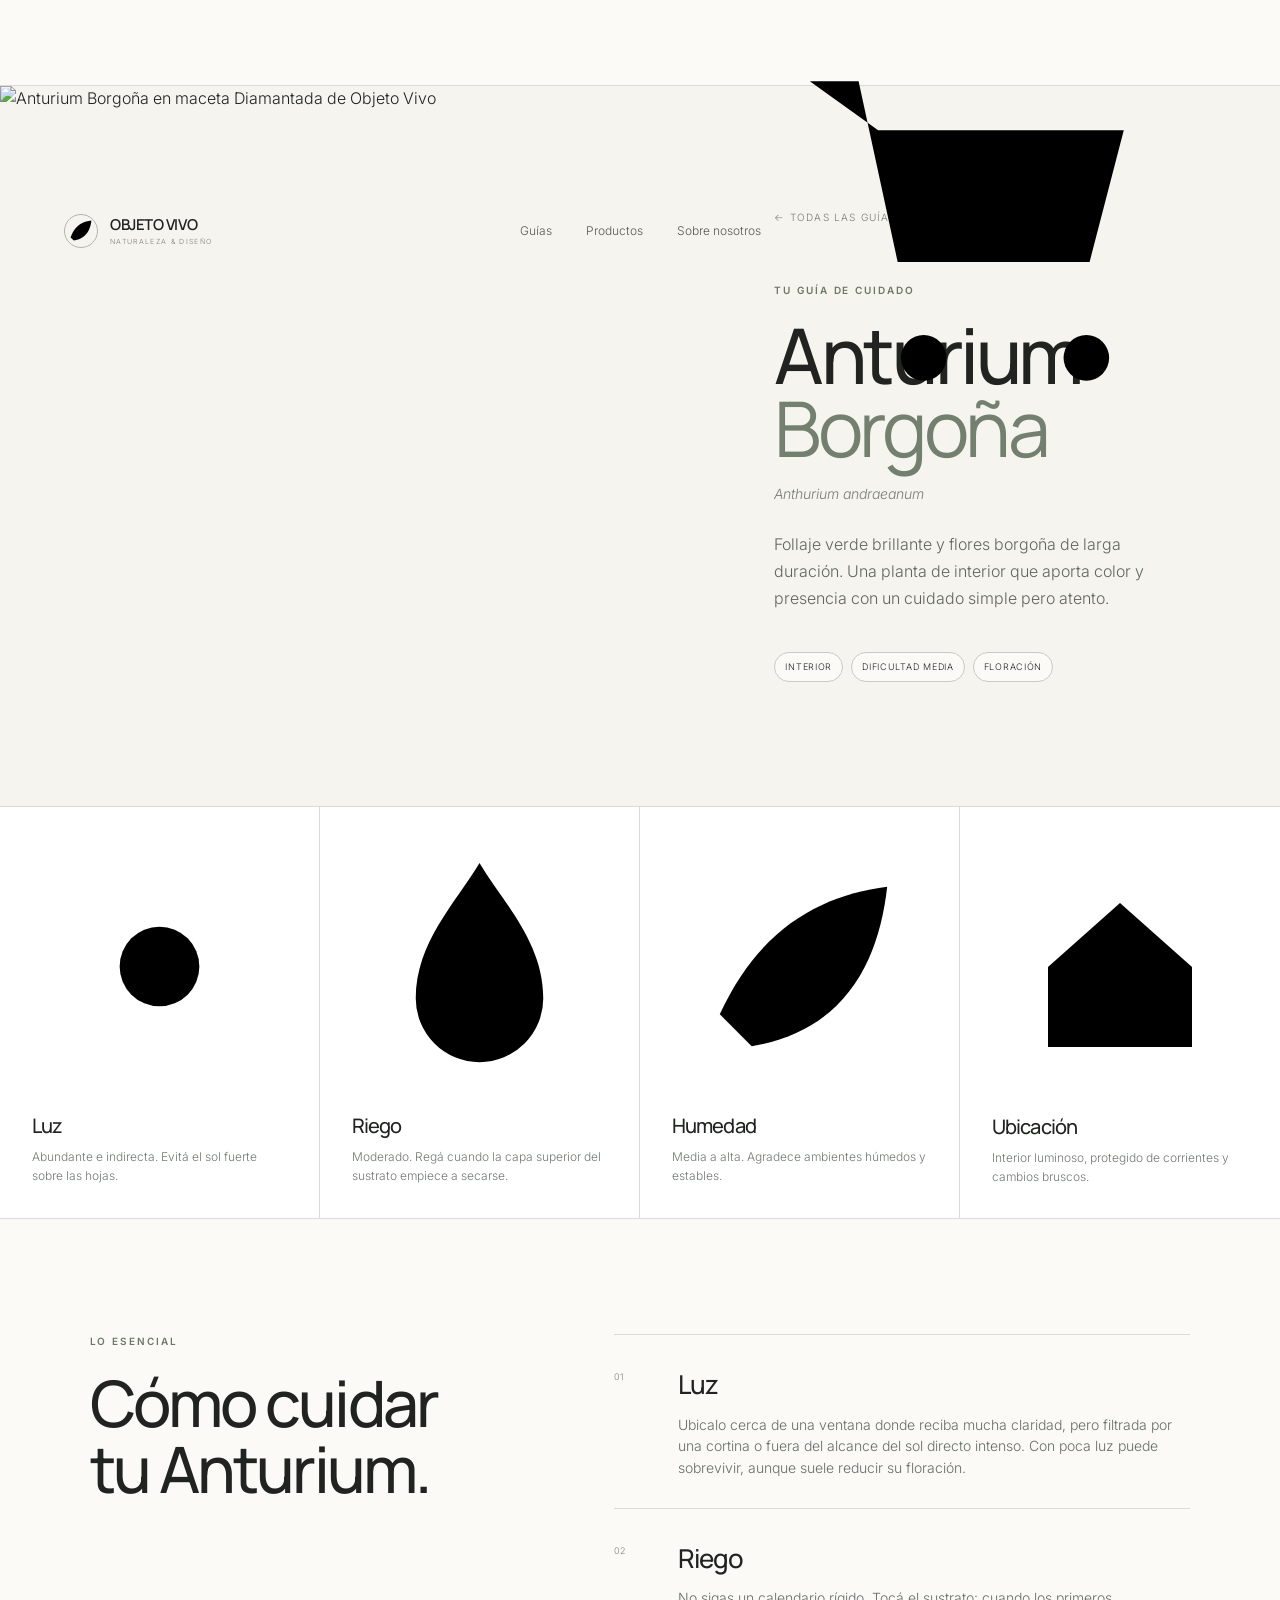
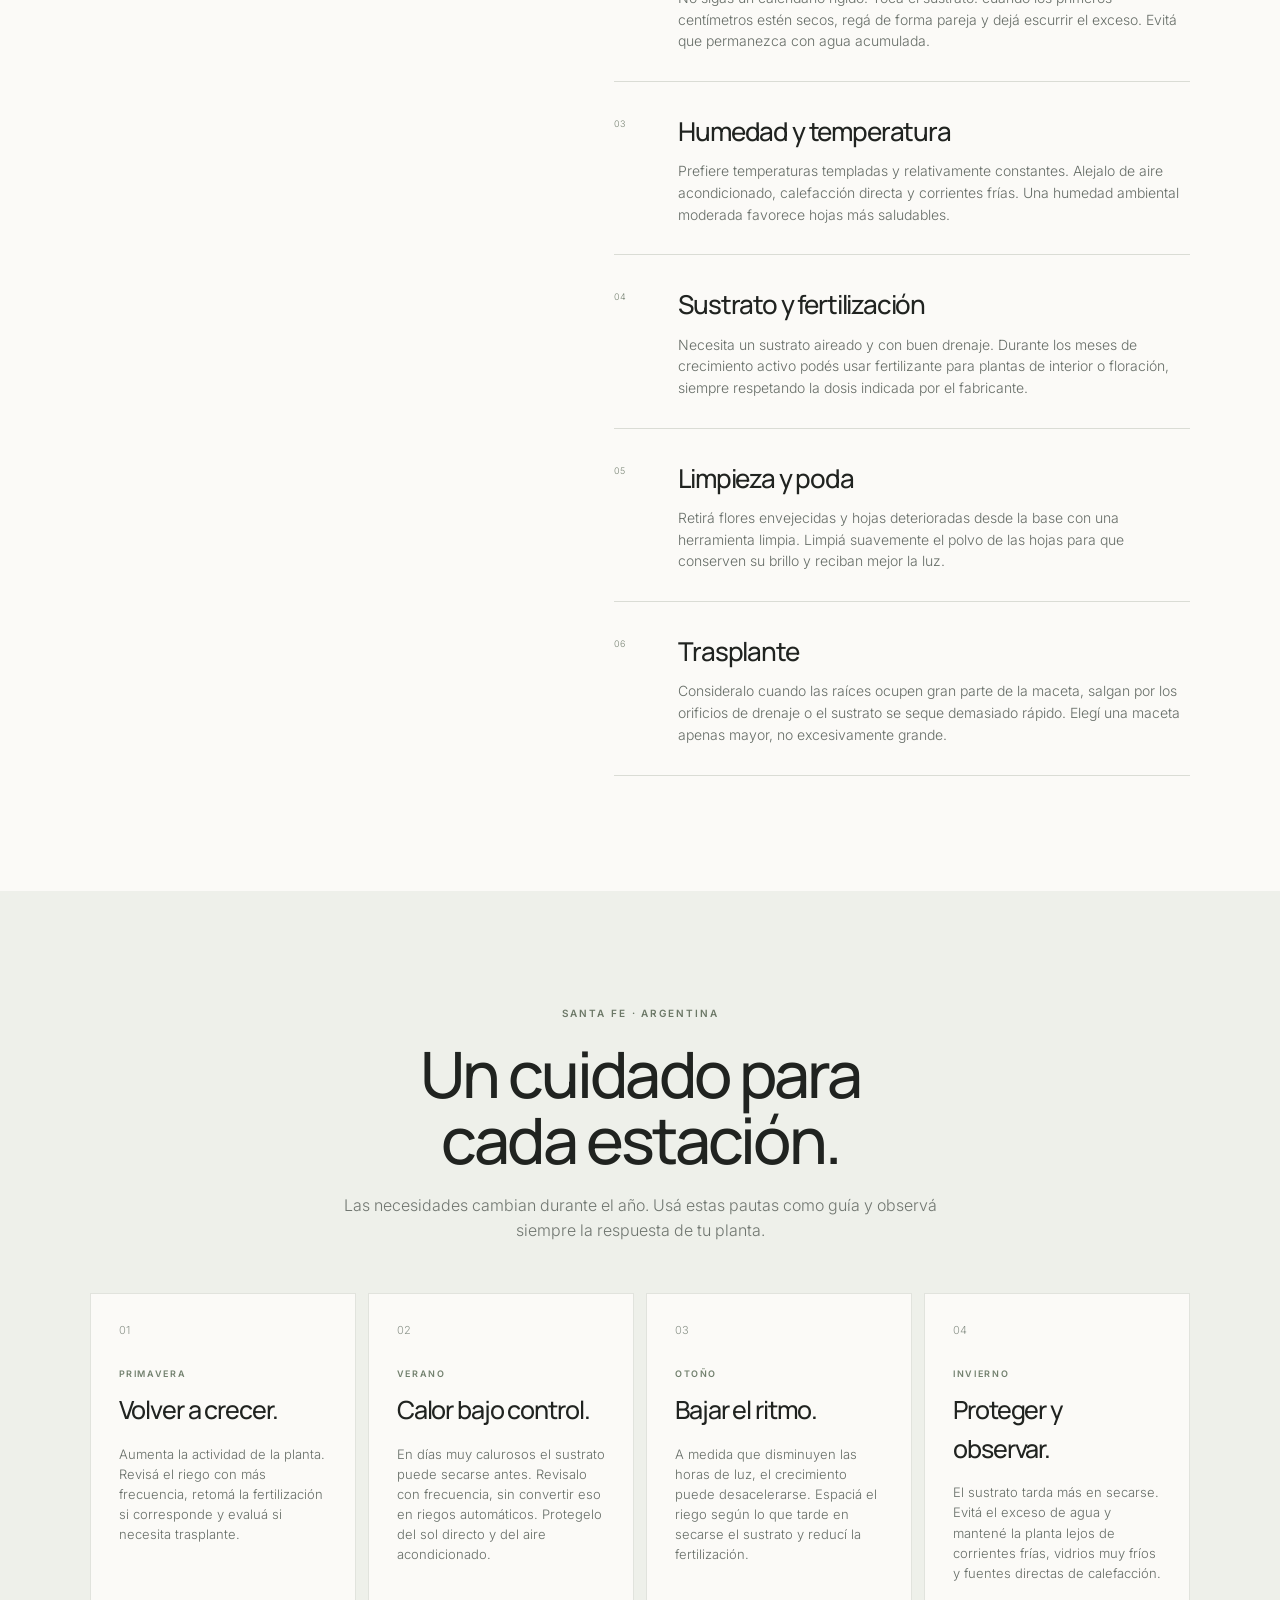
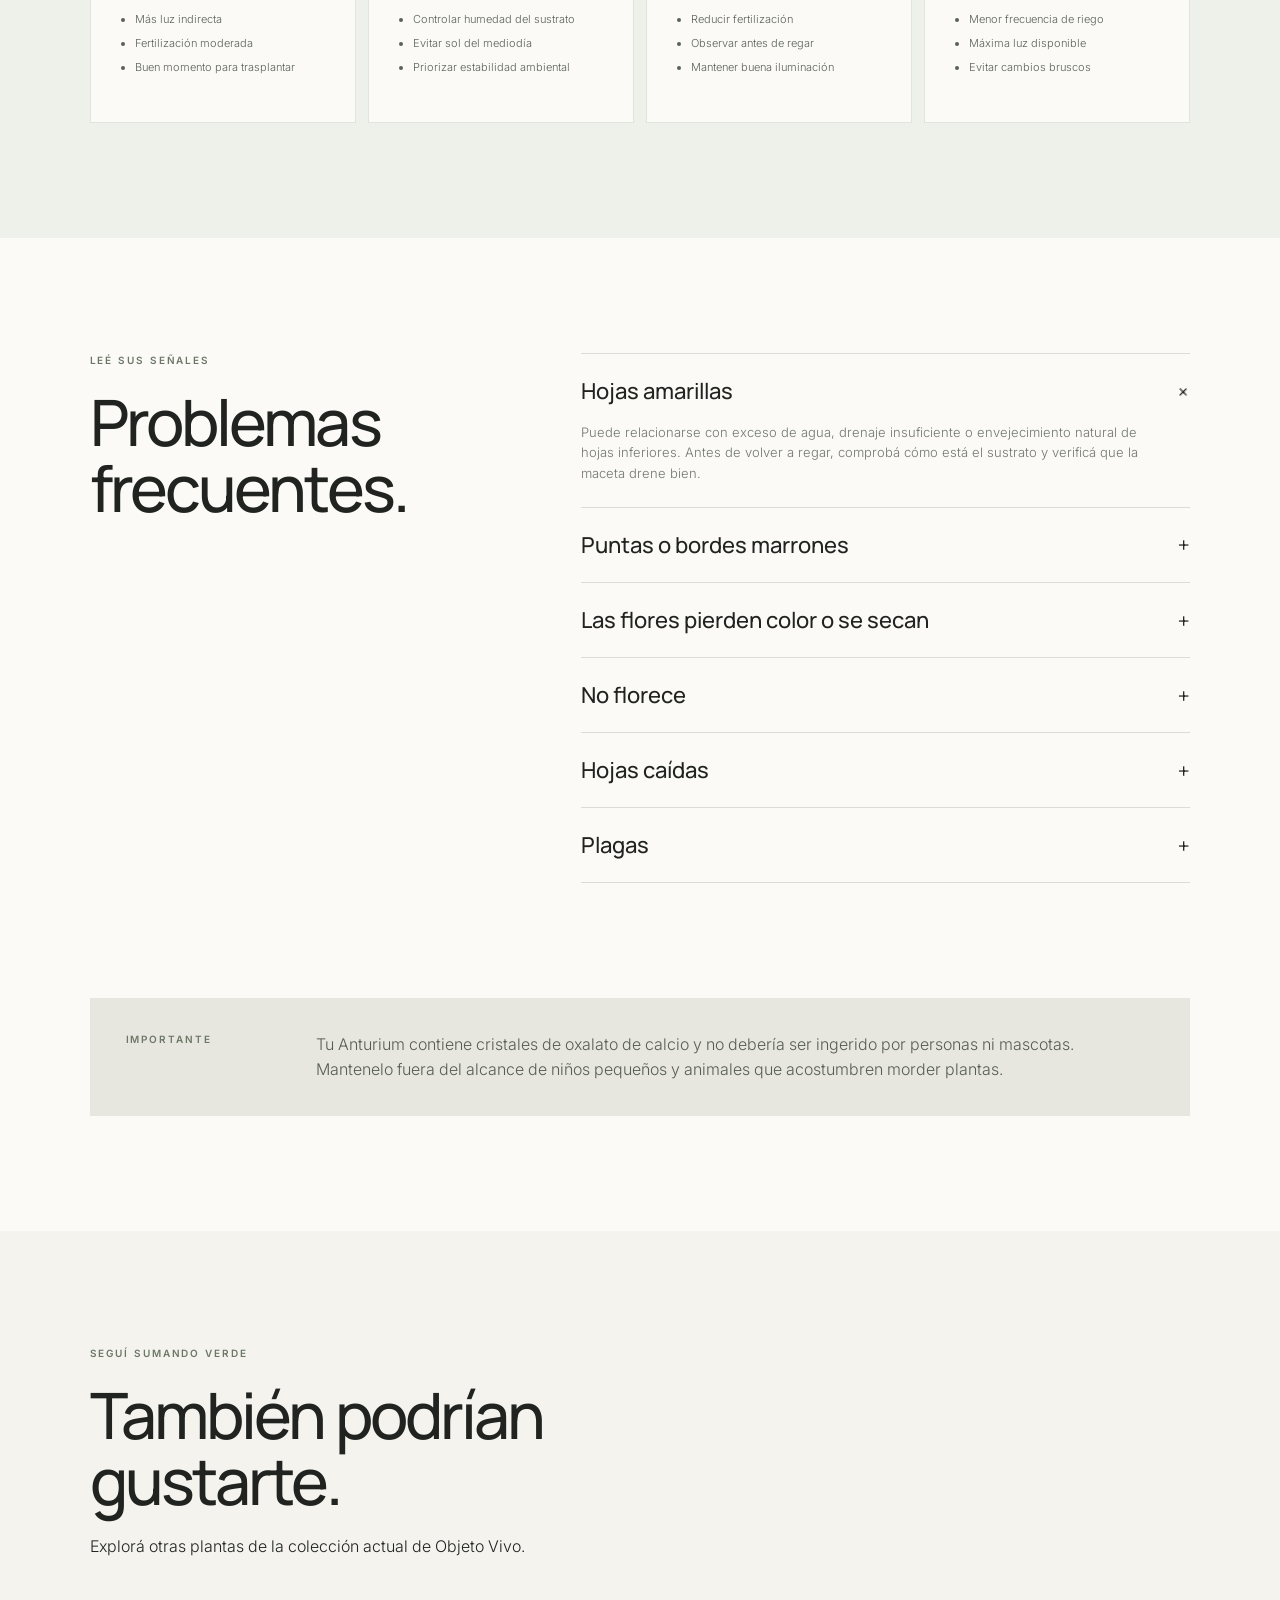
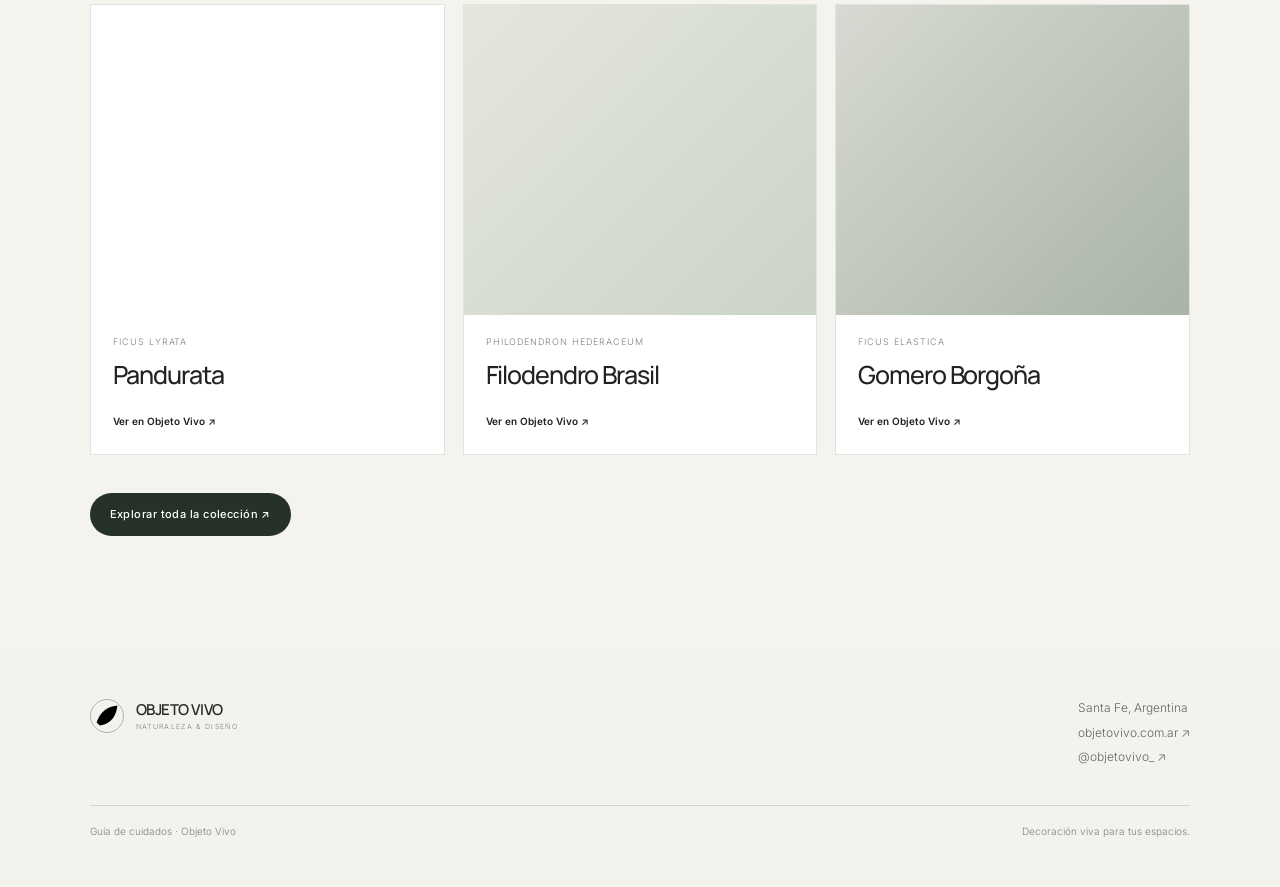
==== commit 36609ddf: "Refine Anturium guide visual system" ====
--- a/anturium-borgona.html
+++ b/anturium-borgona.html
@@ -3,7 +3,7 @@
 <head>
   <meta charset="utf-8" />
   <meta name="viewport" content="width=device-width, initial-scale=1" />
-  <meta name="theme-color" content="#f6f4ef" />
+  <meta name="theme-color" content="#f7f5f0" />
   <title>Anturium Borgoña | Guía de Cuidados · Objeto Vivo</title>
   <meta name="description" content="Guía de cuidados del Anturium Borgoña: luz, riego, humedad, trasplante, cuidados por estación y problemas frecuentes." />
   <link rel="preconnect" href="https://fonts.googleapis.com">
@@ -14,22 +14,20 @@
 <body>
   <header class="site-header ov-header">
     <a class="brand" href="index.html" aria-label="Objeto Vivo - Guía de cuidados">
-      <span class="brand-mark" aria-hidden="true">◒</span>
-      <span class="brand-copy"><span class="brand-name">Objeto Vivo</span><span class="brand-sub">NATURALEZA &amp; DISEÑO</span></span>
+      <span class="brand-mark" aria-hidden="true"><svg viewBox="0 0 40 40"><path d="M7 28C13 11 25 8 33 7c-1 10-6 23-22 25"/><path d="M10 29c7-8 13-12 20-17M18 22l-1-8M23 18l7 1"/></svg></span>
+      <span class="brand-copy"><span class="brand-name">OBJETO VIVO</span><span class="brand-sub">NATURALEZA &amp; DISEÑO</span></span>
     </a>
     <nav class="header-nav" aria-label="Navegación principal">
       <a href="index.html#guias">Guías</a>
       <a href="https://objetovivo.com.ar/shop/" target="_blank" rel="noopener">Productos</a>
       <a href="https://objetovivo.com.ar/sobre-nosotros/" target="_blank" rel="noopener">Sobre nosotros</a>
     </nav>
-    <a class="shop-pill" href="https://objetovivo.com.ar/shop/" target="_blank" rel="noopener">Tienda ↗</a>
+    <a class="cart-link" href="https://objetovivo.com.ar/shop/" target="_blank" rel="noopener" aria-label="Ir a la tienda de Objeto Vivo"><svg viewBox="0 0 28 28"><path d="M3 5h3l2.4 11.1h11.8l2.1-8.1H7.2"/><circle cx="10" cy="22" r="1.4"/><circle cx="20" cy="22" r="1.4"/></svg></a>
   </header>
 
   <main>
     <section class="plant-hero">
-      <div class="plant-hero-image">
-        <img src="https://objetovivo.com.ar/wp-content/uploads/2026/06/6b311ffb-a500-49eb-aa3c-b40d3970d5c7-600x800.jpg" alt="Anturium Borgoña en maceta Diamantada de Objeto Vivo" />
-      </div>
+      <div class="plant-hero-image"><img src="https://objetovivo.com.ar/wp-content/uploads/2026/06/6b311ffb-a500-49eb-aa3c-b40d3970d5c7-600x800.jpg" alt="Anturium Borgoña en maceta Diamantada de Objeto Vivo" /></div>
       <div class="plant-hero-copy">
         <a class="back-link" href="index.html#guias">← Todas las guías</a>
         <p class="eyebrow">TU GUÍA DE CUIDADO</p>
@@ -41,10 +39,10 @@
     </section>
 
     <section class="quick-care">
-      <article><span class="care-icon">☀</span><h3>Luz</h3><p>Abundante e indirecta. Evitá el sol fuerte sobre las hojas.</p></article>
-      <article><span class="care-icon">◒</span><h3>Riego</h3><p>Moderado. Regá cuando la capa superior del sustrato empiece a secarse.</p></article>
-      <article><span class="care-icon">≈</span><h3>Humedad</h3><p>Media a alta. Agradece ambientes húmedos y estables.</p></article>
-      <article><span class="care-icon">⌂</span><h3>Ubicación</h3><p>Interior luminoso, protegido de corrientes y cambios bruscos.</p></article>
+      <article><span class="care-icon"><svg viewBox="0 0 32 32"><circle cx="16" cy="16" r="5"/><path d="M16 2v6M16 24v6M2 16h6M24 16h6M6.1 6.1l4.2 4.2M21.7 21.7l4.2 4.2M25.9 6.1l-4.2 4.2M10.3 21.7l-4.2 4.2"/></svg></span><h3>Luz</h3><p>Abundante e indirecta. Evitá el sol fuerte sobre las hojas.</p></article>
+      <article><span class="care-icon"><svg viewBox="0 0 32 32"><path d="M16 3C13 8 8 13 8 20a8 8 0 0 0 16 0c0-7-5-12-8-17Z"/></svg></span><h3>Riego</h3><p>Moderado. Regá cuando la capa superior del sustrato empiece a secarse.</p></article>
+      <article><span class="care-icon"><svg viewBox="0 0 32 32"><path d="M6 22c5-11 13-15 21-16-1 9-5 18-17 20"/><path d="M9 24c6-7 10-10 16-14"/></svg></span><h3>Humedad</h3><p>Media a alta. Agradece ambientes húmedos y estables.</p></article>
+      <article><span class="care-icon"><svg viewBox="0 0 32 32"><path d="M7 16 16 8l9 8v10H7Z"/><path d="M12 26v-7h8v7"/></svg></span><h3>Ubicación</h3><p>Interior luminoso, protegido de corrientes y cambios bruscos.</p></article>
     </section>
 
     <section class="content-section two-col">
@@ -95,7 +93,7 @@
   </main>
 
   <footer class="ov-footer">
-    <div class="footer-main"><div class="brand footer-brand"><span class="brand-mark" aria-hidden="true">◒</span><span class="brand-copy"><span class="brand-name">Objeto Vivo</span><span class="brand-sub">NATURALEZA &amp; DISEÑO</span></span></div><div class="footer-contact"><p>Santa Fe, Argentina</p><a href="https://objetovivo.com.ar/" target="_blank" rel="noopener">objetovivo.com.ar ↗</a><a href="https://www.instagram.com/objetovivo_/" target="_blank" rel="noopener">@objetovivo_ ↗</a></div></div>
+    <div class="footer-main"><div class="brand footer-brand"><span class="brand-mark" aria-hidden="true"><svg viewBox="0 0 40 40"><path d="M7 28C13 11 25 8 33 7c-1 10-6 23-22 25"/><path d="M10 29c7-8 13-12 20-17M18 22l-1-8M23 18l7 1"/></svg></span><span class="brand-copy"><span class="brand-name">OBJETO VIVO</span><span class="brand-sub">NATURALEZA &amp; DISEÑO</span></span></div><div class="footer-contact"><p>Santa Fe, Argentina</p><a href="https://objetovivo.com.ar/" target="_blank" rel="noopener">objetovivo.com.ar ↗</a><a href="https://www.instagram.com/objetovivo_/" target="_blank" rel="noopener">@objetovivo_ ↗</a></div></div>
     <div class="footer-bottom"><span>Guía de cuidados · Objeto Vivo</span><span>Decoración viva para tus espacios.</span></div>
   </footer>
 </body>
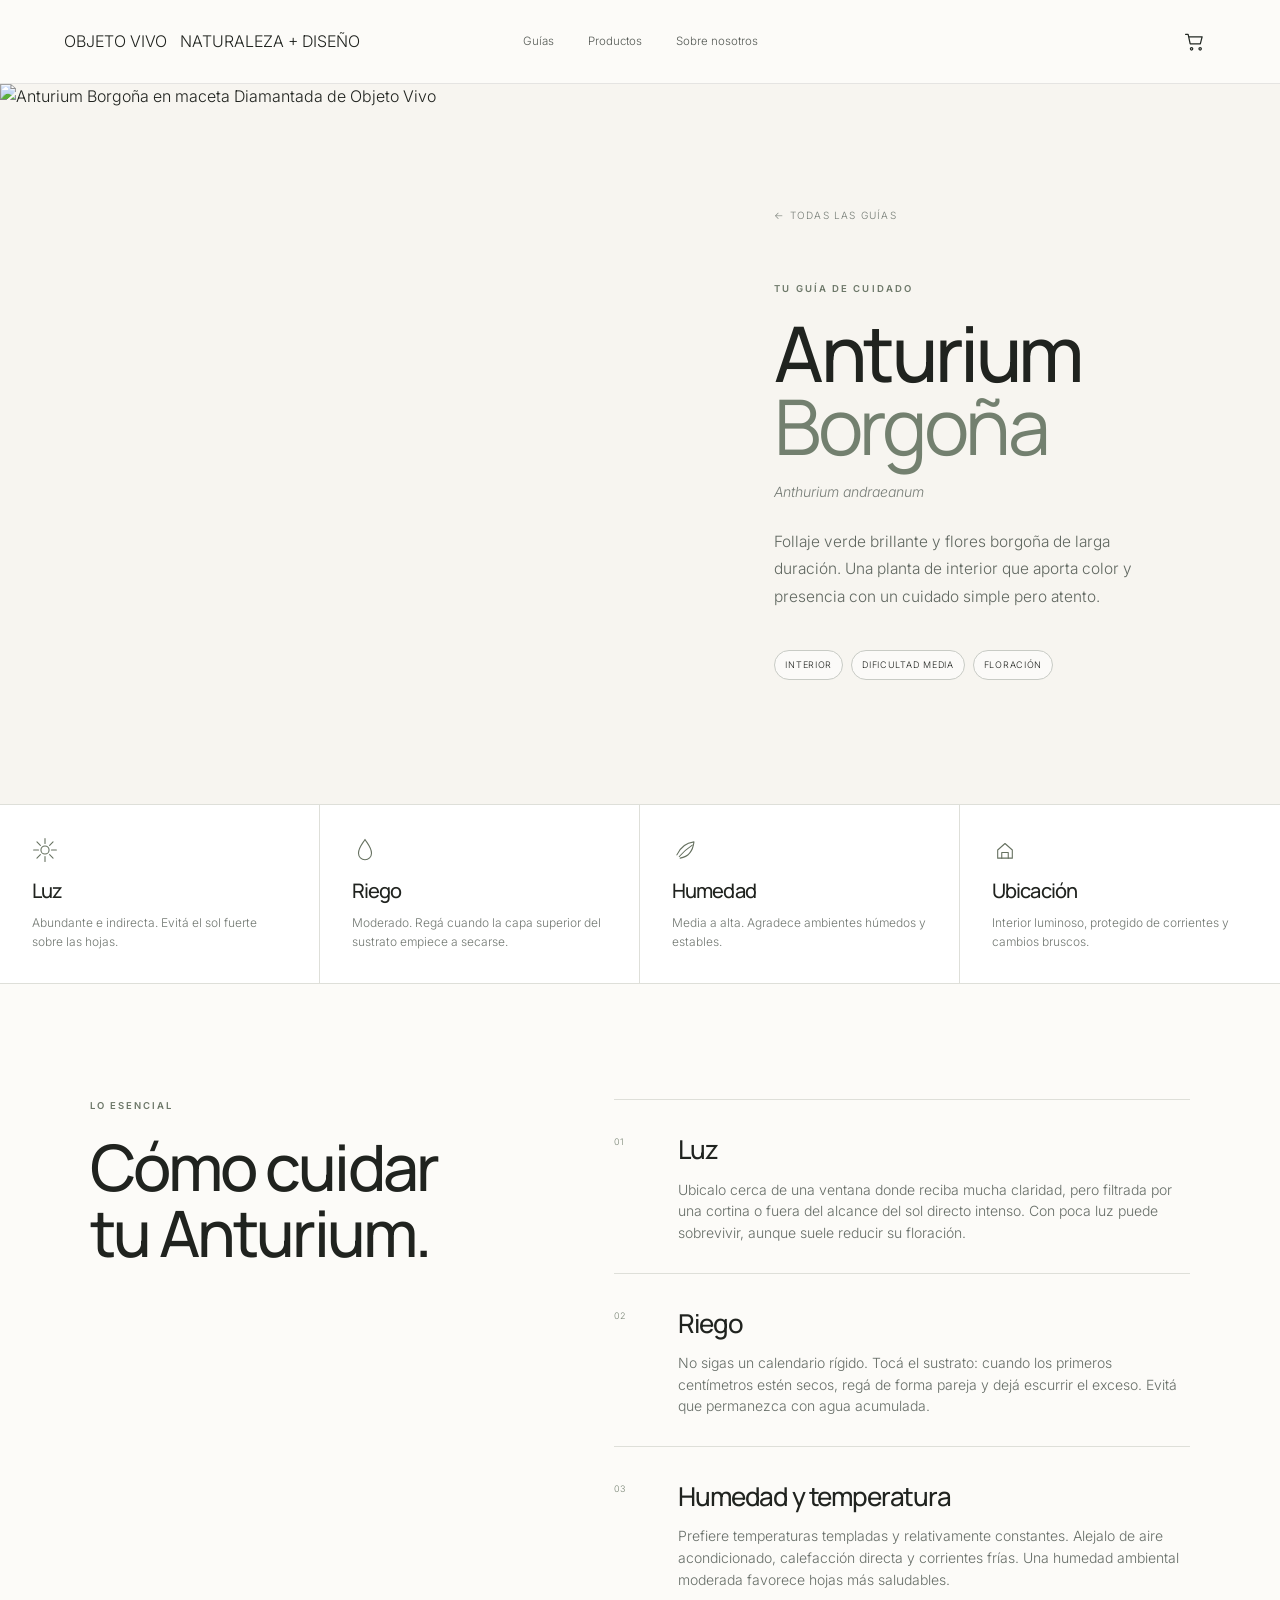
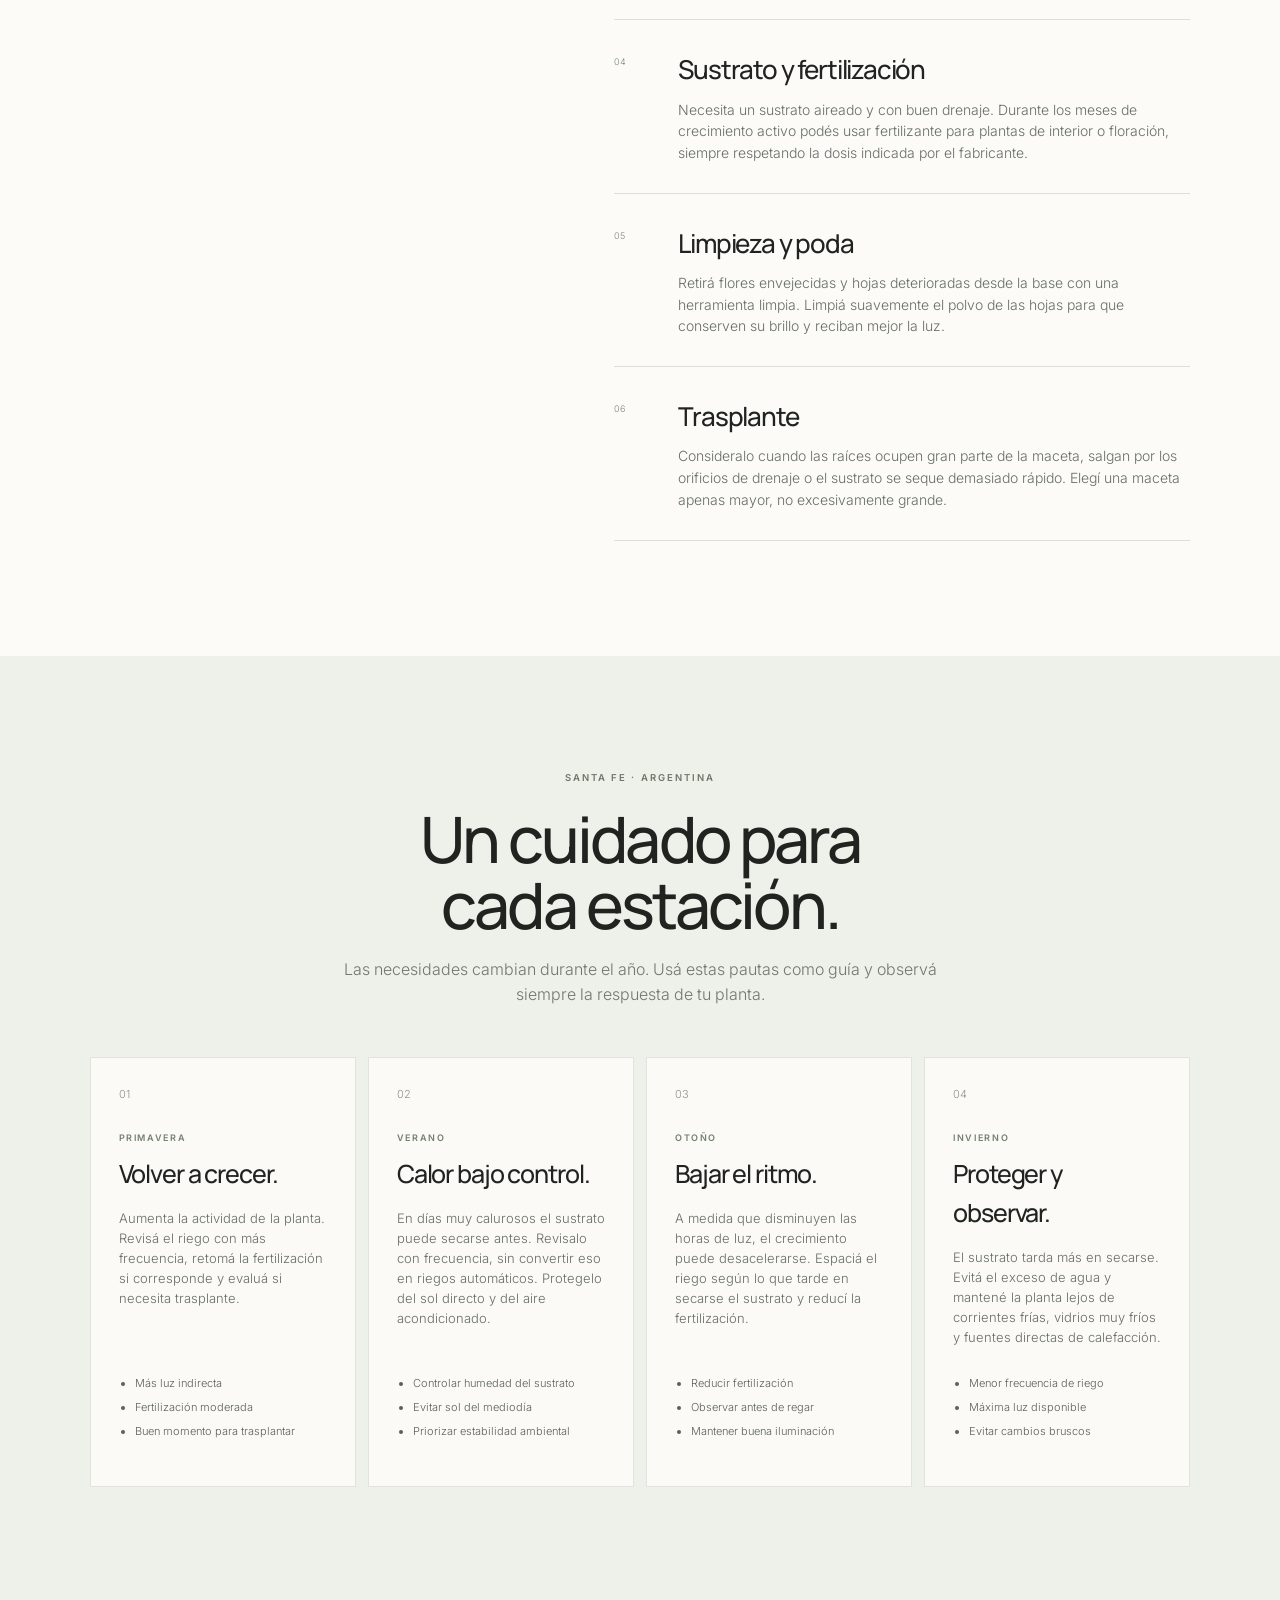
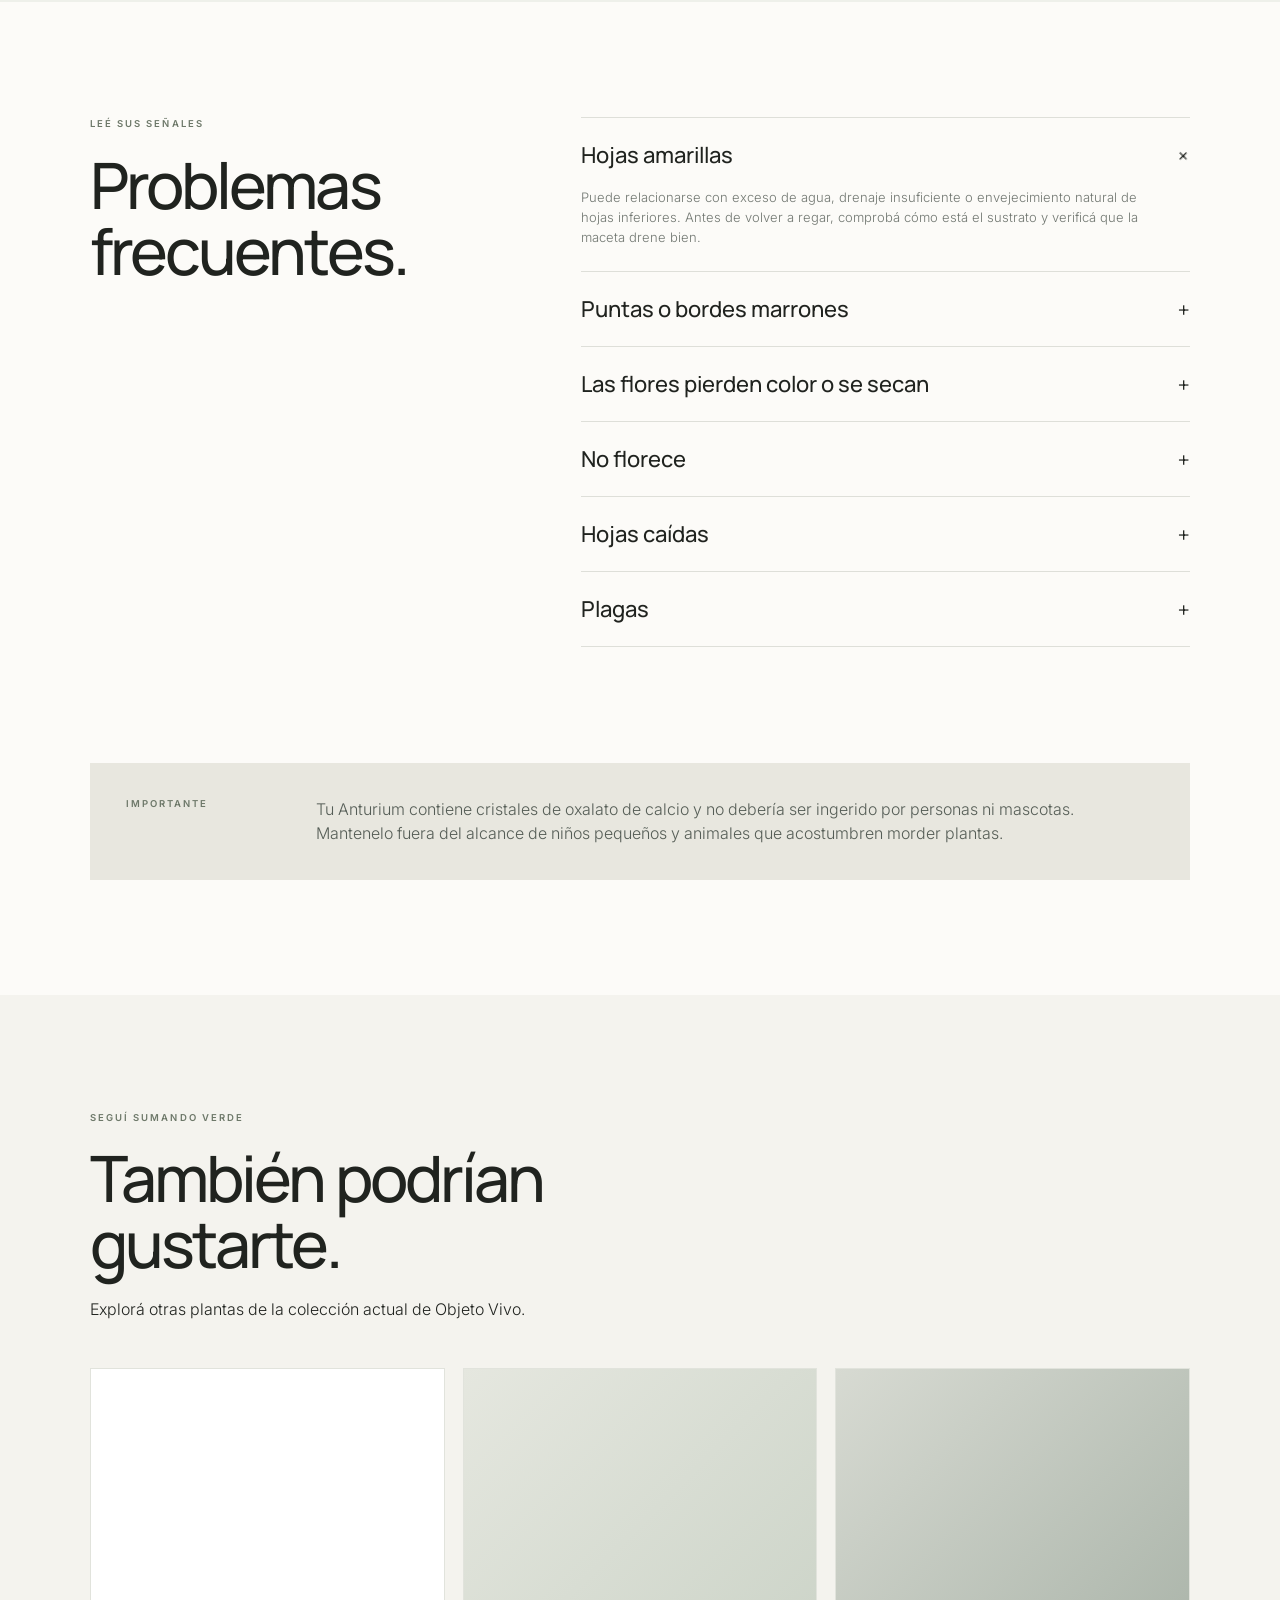
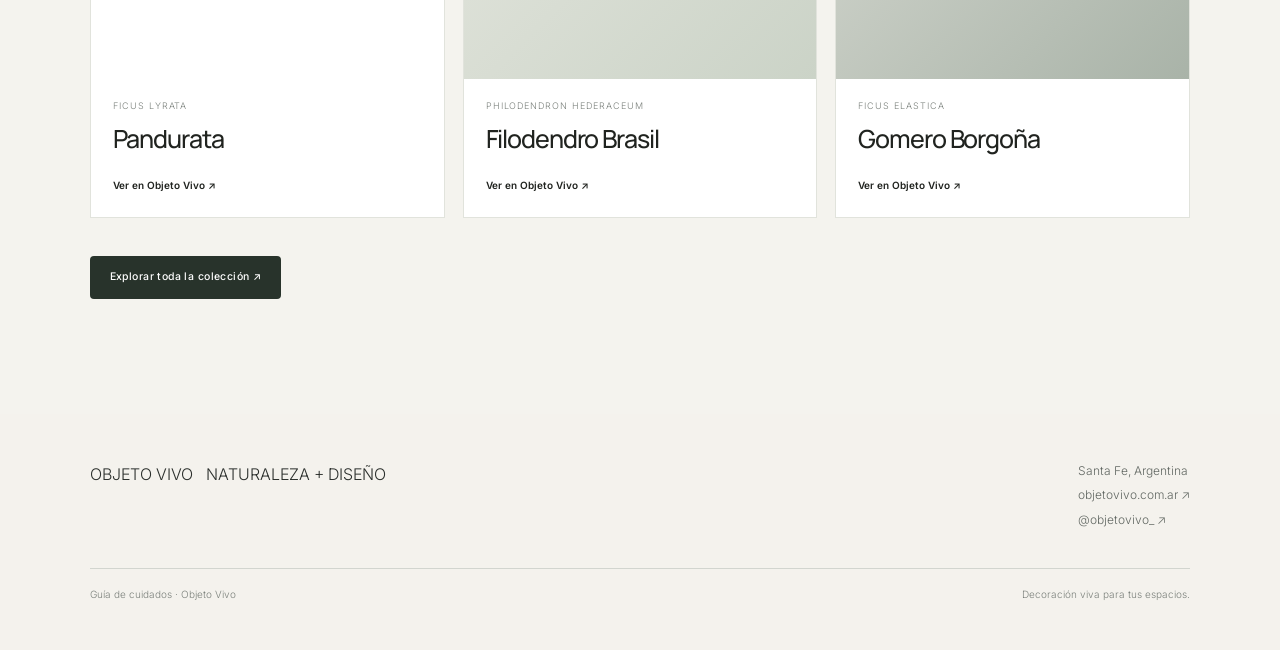
==== commit 2b2e9672: "Use official Objeto Vivo logo lockup on plant guide" ====
--- a/anturium-borgona.html
+++ b/anturium-borgona.html
@@ -13,9 +13,9 @@
 </head>
 <body>
   <header class="site-header ov-header">
-    <a class="brand" href="index.html" aria-label="Objeto Vivo - Guía de cuidados">
-      <span class="brand-mark" aria-hidden="true"><svg viewBox="0 0 40 40"><path d="M7 28C13 11 25 8 33 7c-1 10-6 23-22 25"/><path d="M10 29c7-8 13-12 20-17M18 22l-1-8M23 18l7 1"/></svg></span>
-      <span class="brand-copy"><span class="brand-name">OBJETO VIVO</span><span class="brand-sub">NATURALEZA &amp; DISEÑO</span></span>
+    <a class="brand official-brand" href="index.html" aria-label="Objeto Vivo - Guía de cuidados">
+      <span class="official-wordmark">OBJETO VIVO</span>
+      <span class="official-tagline">NATURALEZA + DISEÑO</span>
     </a>
     <nav class="header-nav" aria-label="Navegación principal">
       <a href="index.html#guias">Guías</a>
@@ -93,7 +93,7 @@
   </main>
 
   <footer class="ov-footer">
-    <div class="footer-main"><div class="brand footer-brand"><span class="brand-mark" aria-hidden="true"><svg viewBox="0 0 40 40"><path d="M7 28C13 11 25 8 33 7c-1 10-6 23-22 25"/><path d="M10 29c7-8 13-12 20-17M18 22l-1-8M23 18l7 1"/></svg></span><span class="brand-copy"><span class="brand-name">OBJETO VIVO</span><span class="brand-sub">NATURALEZA &amp; DISEÑO</span></span></div><div class="footer-contact"><p>Santa Fe, Argentina</p><a href="https://objetovivo.com.ar/" target="_blank" rel="noopener">objetovivo.com.ar ↗</a><a href="https://www.instagram.com/objetovivo_/" target="_blank" rel="noopener">@objetovivo_ ↗</a></div></div>
+    <div class="footer-main"><div class="brand footer-brand official-brand"><span class="official-wordmark">OBJETO VIVO</span><span class="official-tagline">NATURALEZA + DISEÑO</span></div><div class="footer-contact"><p>Santa Fe, Argentina</p><a href="https://objetovivo.com.ar/" target="_blank" rel="noopener">objetovivo.com.ar ↗</a><a href="https://www.instagram.com/objetovivo_/" target="_blank" rel="noopener">@objetovivo_ ↗</a></div></div>
     <div class="footer-bottom"><span>Guía de cuidados · Objeto Vivo</span><span>Decoración viva para tus espacios.</span></div>
   </footer>
 </body>
--- a/styles.css
+++ b/styles.css
@@ -1 +1 @@
-:root{--bg:#f6f4ef;--paper:#fbfaf7;--ink:#202320;--muted:#6d726d;--sage:#dfe5db;--sage-2:#cfd8cb;--line:#dadcd5;--accent:#7a8774;--dark:#263229;--sans:"Inter",Arial,sans-serif;--display:"Manrope",Arial,sans-serif}*{box-sizing:border-box}html{scroll-behavior:smooth}body{margin:0;background:var(--paper);color:var(--ink);font-family:var(--sans);font-weight:300;line-height:1.55}a{color:inherit;text-decoration:none}img{display:block;width:100%;height:auto}h1,h2,h3,p{margin-top:0}h1,h2,h3{font-family:var(--display);font-weight:500;letter-spacing:-.045em}.site-header{height:86px;padding:0 clamp(22px,5vw,72px);display:grid;grid-template-columns:1fr auto 1fr;align-items:center;border-bottom:1px solid var(--line);background:rgba(251,250,247,.94);position:sticky;top:0;z-index:30;backdrop-filter:blur(14px)}.brand{display:flex;align-items:center;gap:12px;width:max-content}.brand-mark{width:34px;height:34px;border:1px solid #aeb6aa;border-radius:50%;display:grid;place-items:center;font-size:15px;color:#74806f}.brand-copy{display:flex;flex-direction:column;line-height:1}.brand-name{font-family:var(--display);font-size:15px;font-weight:600;letter-spacing:-.03em}.brand-sub{font-size:7px;letter-spacing:.19em;margin-top:6px;color:#7d827c}.header-nav{display:flex;gap:34px;font-size:12px;color:#555b56}.header-nav a:hover{color:#111}.shop-pill{justify-self:end;border:1px solid #aeb5ab;border-radius:999px;padding:10px 16px;font-size:11px;font-weight:500;background:#fff}.ov-hero{display:grid;grid-template-columns:1.08fr .92fr;min-height:720px;background:var(--bg)}.ov-hero-media{min-height:720px;overflow:hidden}.ov-hero-media img{height:100%;object-fit:cover}.ov-hero-copy{padding:clamp(70px,9vw,140px) clamp(32px,7vw,110px);display:flex;flex-direction:column;justify-content:center}.ov-kicker,.eyebrow{font-size:10px;letter-spacing:.19em;font-weight:600;color:#6c7867;margin:0 0 20px}.ov-hero h1{font-size:clamp(48px,6vw,88px);line-height:.98;margin-bottom:28px;max-width:700px}.ov-hero h1 span{font-weight:400;color:#74806f}.hero-text{font-size:16px;line-height:1.7;max-width:540px;color:#5f665f;margin-bottom:34px}.ov-button,.button{display:inline-flex;align-items:center;justify-content:center;width:max-content;border-radius:999px;background:var(--dark);color:white;padding:13px 20px;font-size:11px;font-weight:500;letter-spacing:.04em;transition:.2s}.ov-button:hover,.button:hover{transform:translateY(-1px);background:#18211b}.ov-value{display:grid;grid-template-columns:repeat(3,1fr);border-bottom:1px solid var(--line);background:#fff}.ov-value article{padding:34px clamp(24px,4vw,58px);border-right:1px solid var(--line)}.ov-value article:last-child{border-right:0}.ov-value span{font-size:9px;color:#8b918b}.ov-value h3{font-size:19px;margin:10px 0 8px;letter-spacing:-.03em}.ov-value p{font-size:13px;color:#6d736d;margin:0;max-width:290px}.ov-guides,.content-section,.related-section{padding:clamp(80px,9vw,130px) clamp(24px,7vw,110px)}.ov-section-head,.section-heading{max-width:720px}.ov-section-head h2,.section-heading h2{font-size:clamp(42px,5vw,70px);line-height:1.03;margin-bottom:20px}.ov-section-head>p:last-child{color:#6d736d;max-width:520px}.ov-feature-card{display:grid;grid-template-columns:1.12fr .88fr;margin-top:52px;background:#eef0e9;min-height:580px}.ov-feature-image{overflow:hidden}.ov-feature-image img{height:100%;object-fit:cover;transition:.5s}.ov-feature-card:hover img{transform:scale(1.02)}.ov-feature-copy{padding:clamp(36px,6vw,82px);display:flex;flex-direction:column;justify-content:center}.ov-feature-copy h3{font-size:clamp(42px,5vw,70px);line-height:.98;margin-bottom:22px}.ov-feature-copy>p:not(.ov-kicker){color:#5f665f;max-width:390px}.ov-feature-copy span{margin-top:24px;font-size:11px;font-weight:600}.ov-philosophy{display:grid;grid-template-columns:1fr 1fr;gap:70px;padding:clamp(85px,10vw,150px) clamp(24px,7vw,110px);background:#e3e6dd;align-items:end}.ov-philosophy h2{font-size:clamp(40px,5vw,68px);line-height:1.02;margin:0}.ov-philosophy>p{margin:0;color:#5f665f;max-width:600px;font-size:16px}.ov-footer,footer{background:#f3f2ed;color:#2b2f2c;padding:48px clamp(24px,7vw,110px)}.footer-main{display:flex;justify-content:space-between;gap:40px;align-items:flex-start}.footer-contact{display:flex;flex-direction:column;gap:6px;font-size:12px;color:#626863}.footer-contact p{margin:0}.footer-bottom{border-top:1px solid #d2d5cf;margin-top:38px;padding-top:18px;display:flex;justify-content:space-between;gap:20px;font-size:10px;color:#7b807b}.plant-hero{display:grid;grid-template-columns:1.05fr .95fr;background:var(--bg);min-height:720px}.plant-hero-image{min-height:720px;overflow:hidden}.plant-hero-image img{height:100%;object-fit:cover}.plant-hero-copy{padding:clamp(54px,8vw,110px);display:flex;flex-direction:column;justify-content:center}.back-link{font-size:10px;text-transform:uppercase;letter-spacing:.12em;margin-bottom:58px;color:#767d76}.plant-hero h1{font-size:clamp(50px,6vw,84px);line-height:.95;margin-bottom:18px}.plant-hero h1 em{font-style:normal;color:#73806f;font-weight:400}.latin{font-family:var(--sans);font-style:italic;font-size:14px;color:#777d77;margin:0 0 26px}.quick-tags{display:flex;gap:8px;flex-wrap:wrap;margin-top:6px}.quick-tags span{border:1px solid #c8cbc5;border-radius:999px;padding:7px 10px;font-size:9px;text-transform:uppercase;letter-spacing:.08em;background:rgba(255,255,255,.55)}.quick-care{display:grid;grid-template-columns:repeat(4,1fr);border-top:1px solid var(--line);border-bottom:1px solid var(--line);background:#fff}.quick-care article{padding:32px;border-right:1px solid var(--line)}.quick-care article:last-child{border-right:0}.quick-care h3{font-size:20px;margin:7px 0}.quick-care p{font-size:12px;color:#737973;margin:0}.care-icon{font-size:20px;color:#758071}.two-col{display:grid;grid-template-columns:.86fr 1.14fr;gap:90px}.sticky-heading{align-self:start;position:sticky;top:125px}.care-list{border-top:1px solid var(--line)}.care-block{display:grid;grid-template-columns:46px 1fr;gap:18px;padding:29px 0;border-bottom:1px solid var(--line)}.care-block .number{font-size:9px;color:#7b8677;padding-top:6px}.care-block h3{font-size:26px;margin-bottom:9px}.care-block p{color:#666d67;margin:0;font-size:14px}.season-section{background:#eef0ea;padding:clamp(80px,9vw,130px) clamp(24px,7vw,110px)}.centered{text-align:center;margin:0 auto 50px}.centered>p:last-child{max-width:620px;margin:0 auto;color:#707670}.season-grid{display:grid;grid-template-columns:repeat(4,1fr);gap:12px}.season-card{background:#fbfaf7;padding:28px;min-height:430px;display:flex;flex-direction:column;border:1px solid #e1e3dd}.season-mark{font-size:11px;color:#8c948b}.season-name{font-size:9px;letter-spacing:.18em;font-weight:600;color:#72806e;margin:28px 0 10px}.season-card h3{font-size:25px;margin-bottom:14px}.season-card>p:not(.season-name){font-size:13px;color:#666d67}.season-card ul{padding-left:16px;margin-top:auto;font-size:11px;color:#59605a}.season-card li{margin:7px 0}.problems-section{display:grid;grid-template-columns:.8fr 1.2fr;gap:85px}.problem-list{border-top:1px solid var(--line)}details{border-bottom:1px solid var(--line);padding:20px 0}summary{list-style:none;display:flex;justify-content:space-between;align-items:center;cursor:pointer;font-family:var(--display);font-size:22px;font-weight:500}summary::-webkit-details-marker{display:none}summary b{font-family:var(--sans);font-weight:300;font-size:21px;transition:.2s}details[open] summary b{transform:rotate(45deg)}details p{color:#717771;max-width:760px;margin:14px 48px 4px 0;font-size:13px}.note-section{margin:0 clamp(24px,7vw,110px) clamp(80px,9vw,130px);padding:34px 36px;background:#e8e7df;display:grid;grid-template-columns:160px 1fr;gap:30px}.note-section p:last-child{margin:0;max-width:850px;color:#555d56}.related-section{background:#f4f3ee}.related-grid{display:grid;grid-template-columns:repeat(3,1fr);gap:18px;margin-top:46px}.related-card{background:#fff;padding-bottom:22px;border:1px solid #e1e3dc;transition:.2s}.related-card:hover{transform:translateY(-2px)}.related-placeholder{height:310px;background-size:cover;background-position:center}.botanical-one{background:url('https://objetovivo.com.ar/wp-content/uploads/2026/06/0fbe87b4-2c98-40d2-89a0-57de7e59af6a-600x800.jpg') center/cover}.botanical-two{background:linear-gradient(135deg,#e5e7df,#cbd3c7)}.botanical-three{background:linear-gradient(135deg,#d7dad2,#a9b3a8)}.related-card>p,.related-card>h3,.related-card>span{margin-left:22px;margin-right:22px}.related-card>p{font-size:9px;text-transform:uppercase;letter-spacing:.11em;color:#7b817c;margin-top:20px;margin-bottom:7px}.related-card h3{font-size:25px;margin-bottom:12px}.related-card>span{font-size:10px;font-weight:600}.centered-button{margin:38px auto 0}@media(max-width:980px){.site-header{grid-template-columns:1fr auto}.header-nav{display:none}.ov-hero,.plant-hero,.ov-feature-card,.two-col,.problems-section,.ov-philosophy{grid-template-columns:1fr}.ov-hero-media{min-height:560px}.ov-hero-copy{padding-top:70px;padding-bottom:80px}.plant-hero-image{min-height:600px}.plant-hero-copy{padding-top:58px;padding-bottom:70px}.sticky-heading{position:static}.quick-care{grid-template-columns:repeat(2,1fr)}.quick-care article:nth-child(2){border-right:0}.quick-care article:nth-child(-n+2){border-bottom:1px solid var(--line)}.season-grid{grid-template-columns:repeat(2,1fr)}.related-grid{grid-template-columns:repeat(2,1fr)}}@media(max-width:640px){.site-header{height:74px;padding:0 18px}.brand-mark{width:30px;height:30px}.brand-name{font-size:14px}.brand-sub{font-size:6px}.shop-pill{padding:8px 12px;font-size:10px}.ov-hero{display:flex;flex-direction:column}.ov-hero-media{min-height:430px;order:2}.ov-hero-copy{order:1;padding:62px 22px 54px}.ov-hero h1{font-size:48px}.ov-value{grid-template-columns:1fr}.ov-value article{border-right:0;border-bottom:1px solid var(--line);padding:22px}.ov-value article:last-child{border-bottom:0}.ov-guides,.content-section,.related-section,.season-section{padding-left:22px;padding-right:22px}.ov-feature-card{margin-top:36px}.ov-feature-image{min-height:420px}.ov-feature-copy{padding:30px 24px}.ov-philosophy{gap:34px;padding-left:22px;padding-right:22px}.footer-main,.footer-bottom{flex-direction:column}.plant-hero{display:flex;flex-direction:column}.plant-hero-copy{order:1;padding-left:22px;padding-right:22px}.plant-hero-image{order:2;min-height:500px}.plant-hero h1{font-size:49px}.quick-care{grid-template-columns:1fr 1fr}.quick-care article{padding:20px 17px}.two-col,.problems-section{gap:38px}.care-block{grid-template-columns:34px 1fr}.season-grid,.related-grid{grid-template-columns:1fr}.season-card{min-height:0}.note-section{margin-left:22px;margin-right:22px;padding:27px;grid-template-columns:1fr}.related-placeholder{height:350px}}+:root{--bg:#f7f5f0;--paper:#fcfbf8;--ink:#20231f;--muted:#70756f;--sage:#e4e8df;--sage-2:#d7ded2;--line:#dedfd9;--accent:#7b8875;--dark:#28332b;--sans:"Inter",Arial,sans-serif;--display:"Manrope",Arial,sans-serif}*{box-sizing:border-box}html{scroll-behavior:smooth}body{margin:0;background:var(--paper);color:var(--ink);font-family:var(--sans);font-weight:300;line-height:1.55}a{color:inherit;text-decoration:none}img{display:block;width:100%;height:auto}svg{display:block}h1,h2,h3,p{margin-top:0}h1,h2,h3{font-family:var(--display);font-weight:500;letter-spacing:-.045em}.site-header{height:84px;padding:0 clamp(22px,5vw,72px);display:grid;grid-template-columns:1fr auto 1fr;align-items:center;border-bottom:1px solid rgba(90,96,90,.14);background:rgba(252,251,248,.96);position:sticky;top:0;z-index:30;backdrop-filter:blur(14px)}.brand{display:flex;align-items:center;gap:13px;width:max-content}.brand-mark{width:36px;height:36px;display:grid;place-items:center}.brand-mark svg{width:32px;height:32px;fill:none;stroke:#667160;stroke-width:1.45;stroke-linecap:round;stroke-linejoin:round}.brand-copy{display:flex;flex-direction:column;line-height:1}.brand-name{font-family:var(--display);font-size:15px;font-weight:500;letter-spacing:.22em}.brand-sub{font-size:6.5px;letter-spacing:.24em;margin-top:7px;color:#7c817b}.header-nav{display:flex;gap:34px;font-size:11.5px;color:#565b56}.header-nav a{position:relative}.header-nav a:after{content:"";position:absolute;left:0;right:100%;bottom:-6px;height:1px;background:#2b332c;transition:.2s}.header-nav a:hover:after{right:0}.cart-link{justify-self:end;width:42px;height:42px;display:grid;place-items:center;border-radius:50%;transition:.2s}.cart-link:hover{background:#f0eee8}.cart-link svg{width:24px;height:24px;fill:none;stroke:#222823;stroke-width:1.45;stroke-linecap:round;stroke-linejoin:round}.ov-hero{display:grid;grid-template-columns:1.08fr .92fr;min-height:720px;background:var(--bg)}.ov-hero-media{min-height:720px;overflow:hidden}.ov-hero-media img{height:100%;object-fit:cover}.ov-hero-copy{padding:clamp(70px,9vw,140px) clamp(32px,7vw,110px);display:flex;flex-direction:column;justify-content:center}.ov-kicker,.eyebrow{font-size:9.5px;letter-spacing:.22em;font-weight:600;color:#6d7869;margin:0 0 20px}.ov-hero h1{font-size:clamp(48px,6vw,88px);line-height:.98;margin-bottom:28px;max-width:700px}.ov-hero h1 span{font-weight:400;color:#74806f}.hero-text{font-size:15.5px;line-height:1.75;max-width:540px;color:#606760;margin-bottom:34px}.ov-button,.button{display:inline-flex;align-items:center;justify-content:center;width:max-content;border-radius:4px;background:var(--dark);color:white;padding:13px 20px;font-size:10.5px;font-weight:500;letter-spacing:.04em;transition:.2s}.ov-button:hover,.button:hover{transform:translateY(-1px);background:#18211b}.ov-value{display:grid;grid-template-columns:repeat(3,1fr);border-bottom:1px solid var(--line);background:#fff}.ov-value article{padding:34px clamp(24px,4vw,58px);border-right:1px solid var(--line)}.ov-value article:last-child{border-right:0}.ov-value span{font-size:9px;color:#8b918b}.ov-value h3{font-size:19px;margin:10px 0 8px;letter-spacing:-.03em}.ov-value p{font-size:13px;color:#6d736d;margin:0;max-width:290px}.ov-guides,.content-section,.related-section{padding:clamp(80px,9vw,130px) clamp(24px,7vw,110px)}.ov-section-head,.section-heading{max-width:720px}.ov-section-head h2,.section-heading h2{font-size:clamp(42px,5vw,70px);line-height:1.03;margin-bottom:20px}.ov-section-head>p:last-child{color:#6d736d;max-width:520px}.ov-feature-card{display:grid;grid-template-columns:1.12fr .88fr;margin-top:52px;background:#eef0e9;min-height:580px}.ov-feature-image{overflow:hidden}.ov-feature-image img{height:100%;object-fit:cover;transition:.5s}.ov-feature-card:hover img{transform:scale(1.015)}.ov-feature-copy{padding:clamp(36px,6vw,82px);display:flex;flex-direction:column;justify-content:center}.ov-feature-copy h3{font-size:clamp(42px,5vw,70px);line-height:.98;margin-bottom:22px}.ov-feature-copy>p:not(.ov-kicker){color:#5f665f;max-width:390px}.ov-feature-copy span{margin-top:24px;font-size:10.5px;font-weight:600}.ov-philosophy{display:grid;grid-template-columns:1fr 1fr;gap:70px;padding:clamp(85px,10vw,150px) clamp(24px,7vw,110px);background:#e4e7de;align-items:end}.ov-philosophy h2{font-size:clamp(40px,5vw,68px);line-height:1.02;margin:0}.ov-philosophy>p{margin:0;color:#5f665f;max-width:600px;font-size:15.5px}.ov-footer,footer{background:#f4f2ed;color:#2b2f2c;padding:48px clamp(24px,7vw,110px)}.footer-main{display:flex;justify-content:space-between;gap:40px;align-items:flex-start}.footer-contact{display:flex;flex-direction:column;gap:6px;font-size:12px;color:#626863}.footer-contact p{margin:0}.footer-bottom{border-top:1px solid #d2d5cf;margin-top:38px;padding-top:18px;display:flex;justify-content:space-between;gap:20px;font-size:10px;color:#7b807b}.plant-hero{display:grid;grid-template-columns:1.05fr .95fr;background:var(--bg);min-height:720px}.plant-hero-image{min-height:720px;overflow:hidden}.plant-hero-image img{height:100%;object-fit:cover}.plant-hero-copy{padding:clamp(54px,8vw,110px);display:flex;flex-direction:column;justify-content:center}.back-link{font-size:10px;text-transform:uppercase;letter-spacing:.12em;margin-bottom:58px;color:#767d76}.plant-hero h1{font-size:clamp(50px,6vw,84px);line-height:.95;margin-bottom:18px}.plant-hero h1 em{font-style:normal;color:#73806f;font-weight:400}.latin{font-family:var(--sans);font-style:italic;font-size:14px;color:#777d77;margin:0 0 26px}.quick-tags{display:flex;gap:8px;flex-wrap:wrap;margin-top:6px}.quick-tags span{border:1px solid #c8cbc5;border-radius:999px;padding:7px 10px;font-size:9px;text-transform:uppercase;letter-spacing:.08em;background:rgba(255,255,255,.55)}.quick-care{display:grid;grid-template-columns:repeat(4,1fr);border-top:1px solid var(--line);border-bottom:1px solid var(--line);background:#fff}.quick-care article{padding:32px;border-right:1px solid var(--line)}.quick-care article:last-child{border-right:0}.quick-care h3{font-size:20px;margin:8px 0}.quick-care p{font-size:12px;color:#737973;margin:0}.care-icon{width:30px;height:30px;display:block;color:#667160}.care-icon svg{width:26px;height:26px;fill:none;stroke:#667160;stroke-width:1.35;stroke-linecap:round;stroke-linejoin:round}.two-col{display:grid;grid-template-columns:.86fr 1.14fr;gap:90px}.sticky-heading{align-self:start;position:sticky;top:125px}.care-list{border-top:1px solid var(--line)}.care-block{display:grid;grid-template-columns:46px 1fr;gap:18px;padding:29px 0;border-bottom:1px solid var(--line)}.care-block .number{font-size:9px;color:#7b8677;padding-top:6px}.care-block h3{font-size:26px;margin-bottom:9px}.care-block p{color:#666d67;margin:0;font-size:14px}.season-section{background:#eef0ea;padding:clamp(80px,9vw,130px) clamp(24px,7vw,110px)}.centered{text-align:center;margin:0 auto 50px}.centered>p:last-child{max-width:620px;margin:0 auto;color:#707670}.season-grid{display:grid;grid-template-columns:repeat(4,1fr);gap:12px}.season-card{background:#fbfaf7;padding:28px;min-height:430px;display:flex;flex-direction:column;border:1px solid #e1e3dd}.season-mark{font-size:11px;color:#8c948b}.season-name{font-size:9px;letter-spacing:.18em;font-weight:600;color:#72806e;margin:28px 0 10px}.season-card h3{font-size:25px;margin-bottom:14px}.season-card>p:not(.season-name){font-size:13px;color:#666d67}.season-card ul{padding-left:16px;margin-top:auto;font-size:11px;color:#59605a}.season-card li{margin:7px 0}.problems-section{display:grid;grid-template-columns:.8fr 1.2fr;gap:85px}.problem-list{border-top:1px solid var(--line)}details{border-bottom:1px solid var(--line);padding:20px 0}summary{list-style:none;display:flex;justify-content:space-between;align-items:center;cursor:pointer;font-family:var(--display);font-size:22px;font-weight:500}summary::-webkit-details-marker{display:none}summary b{font-family:var(--sans);font-weight:300;font-size:21px;transition:.2s}details[open] summary b{transform:rotate(45deg)}details p{color:#717771;max-width:760px;margin:14px 48px 4px 0;font-size:13px}.note-section{margin:0 clamp(24px,7vw,110px) clamp(80px,9vw,130px);padding:34px 36px;background:#e8e7df;display:grid;grid-template-columns:160px 1fr;gap:30px}.note-section p:last-child{margin:0;max-width:850px;color:#555d56}.related-section{background:#f4f3ee}.related-grid{display:grid;grid-template-columns:repeat(3,1fr);gap:18px;margin-top:46px}.related-card{background:#fff;padding-bottom:22px;border:1px solid #e1e3dc;transition:.2s}.related-card:hover{transform:translateY(-2px)}.related-placeholder{height:310px;background-size:cover;background-position:center}.botanical-one{background:url('https://objetovivo.com.ar/wp-content/uploads/2026/06/0fbe87b4-2c98-40d2-89a0-57de7e59af6a-600x800.jpg') center/cover}.botanical-two{background:linear-gradient(135deg,#e5e7df,#cbd3c7)}.botanical-three{background:linear-gradient(135deg,#d7dad2,#a9b3a8)}.related-card>p,.related-card>h3,.related-card>span{margin-left:22px;margin-right:22px}.related-card>p{font-size:9px;text-transform:uppercase;letter-spacing:.11em;color:#7b817c;margin-top:20px;margin-bottom:7px}.related-card h3{font-size:25px;margin-bottom:12px}.related-card>span{font-size:10px;font-weight:600}.centered-button{margin:38px auto 0}@media(max-width:980px){.site-header{grid-template-columns:1fr auto}.header-nav{display:none}.ov-hero,.plant-hero,.ov-feature-card,.two-col,.problems-section,.ov-philosophy{grid-template-columns:1fr}.ov-hero-media{min-height:560px}.ov-hero-copy{padding-top:70px;padding-bottom:80px}.plant-hero-image{min-height:600px}.plant-hero-copy{padding-top:58px;padding-bottom:70px}.sticky-heading{position:static}.quick-care{grid-template-columns:repeat(2,1fr)}.quick-care article:nth-child(2){border-right:0}.quick-care article:nth-child(-n+2){border-bottom:1px solid var(--line)}.season-grid{grid-template-columns:repeat(2,1fr)}.related-grid{grid-template-columns:repeat(2,1fr)}}@media(max-width:640px){.site-header{height:74px;padding:0 18px}.brand{gap:9px}.brand-mark{width:30px;height:30px}.brand-mark svg{width:27px;height:27px}.brand-name{font-size:13px;letter-spacing:.18em}.brand-sub{font-size:5.8px}.cart-link{width:38px;height:38px}.cart-link svg{width:22px;height:22px}.ov-hero{display:flex;flex-direction:column}.ov-hero-media{min-height:430px;order:2}.ov-hero-copy{order:1;padding:62px 22px 54px}.ov-hero h1{font-size:48px}.ov-value{grid-template-columns:1fr}.ov-value article{border-right:0;border-bottom:1px solid var(--line);padding:22px}.ov-value article:last-child{border-bottom:0}.ov-guides,.content-section,.related-section,.season-section{padding-left:22px;padding-right:22px}.ov-feature-card{margin-top:36px}.ov-feature-image{min-height:420px}.ov-feature-copy{padding:30px 24px}.ov-philosophy{gap:34px;padding-left:22px;padding-right:22px}.footer-main,.footer-bottom{flex-direction:column}.plant-hero{display:flex;flex-direction:column}.plant-hero-copy{order:1;padding-left:22px;padding-right:22px}.plant-hero-image{order:2;min-height:500px}.plant-hero h1{font-size:49px}.quick-care{grid-template-columns:1fr 1fr}.quick-care article{padding:20px 17px}.care-icon{width:28px;height:28px}.care-icon svg{width:24px;height:24px}.two-col,.problems-section{gap:38px}.care-block{grid-template-columns:34px 1fr}.season-grid,.related-grid{grid-template-columns:1fr}.season-card{min-height:0}.note-section{margin-left:22px;margin-right:22px;padding:27px;grid-template-columns:1fr}.related-placeholder{height:350px}}
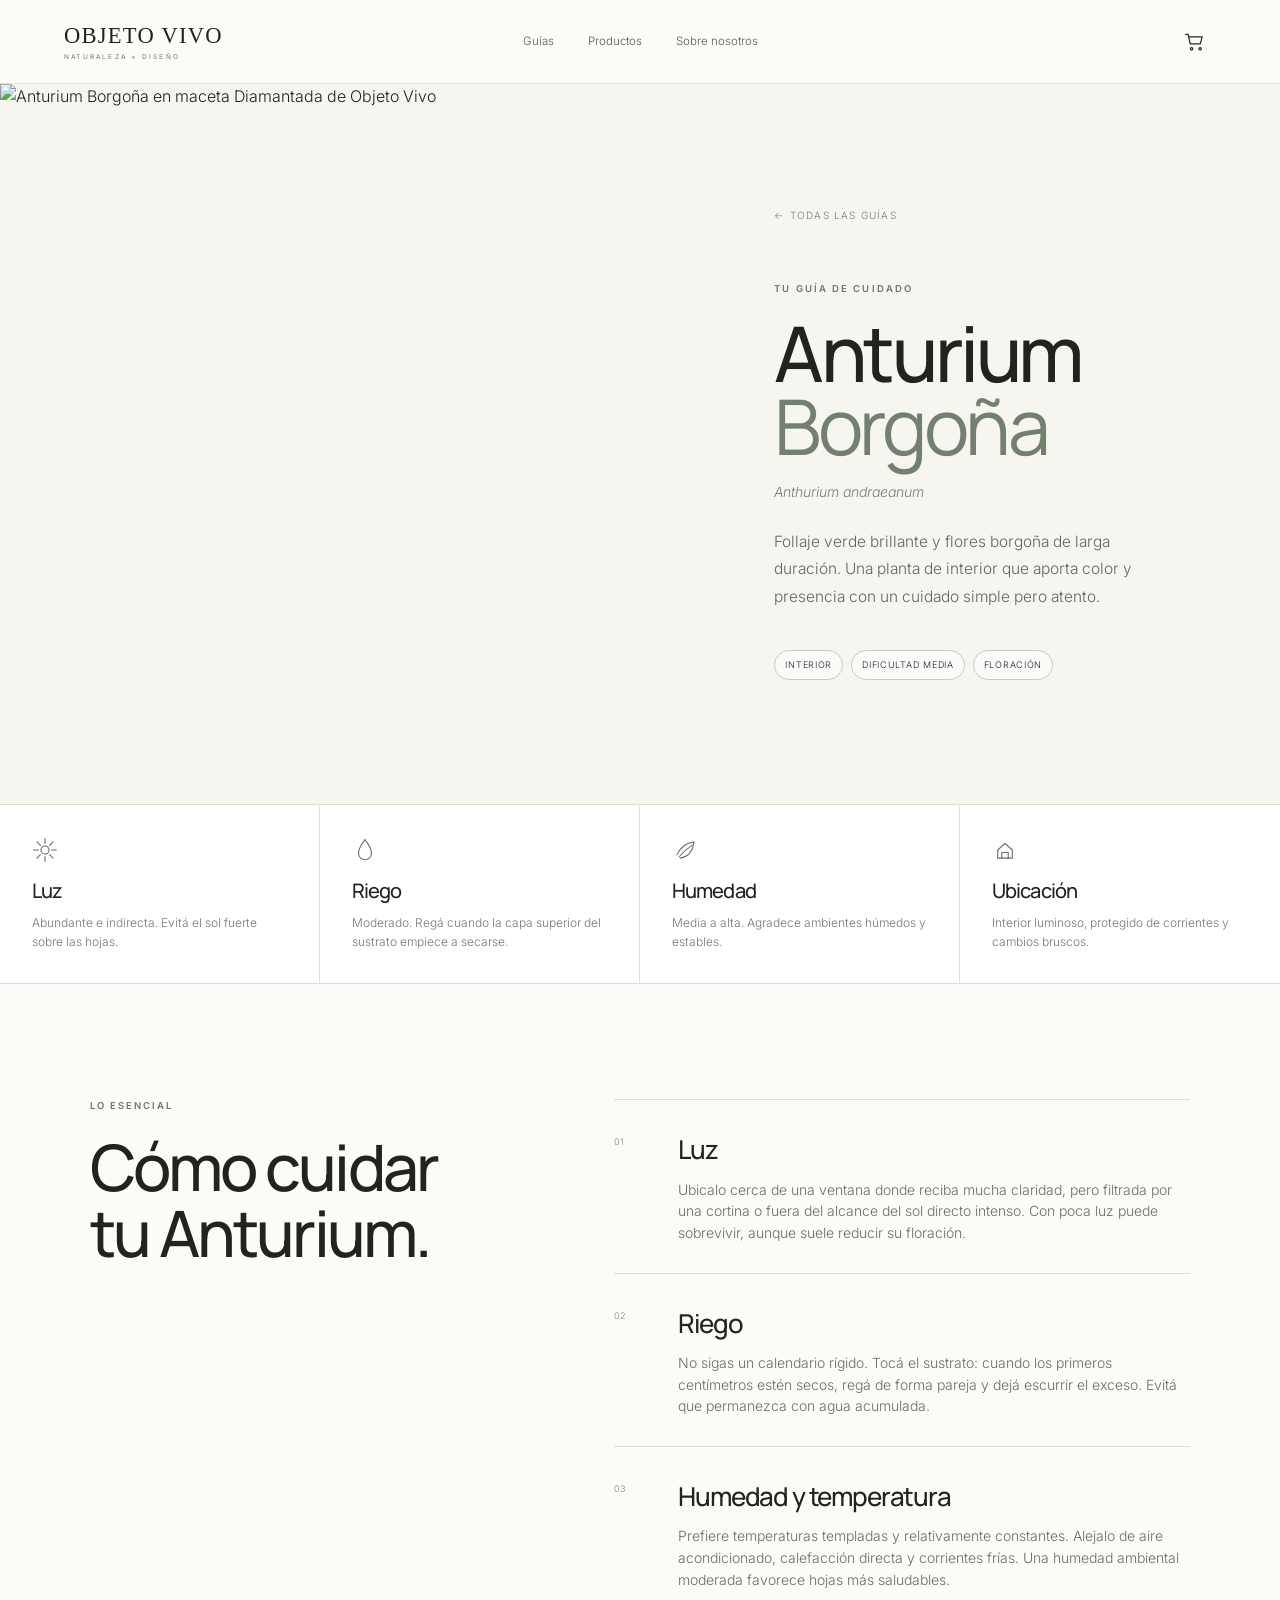
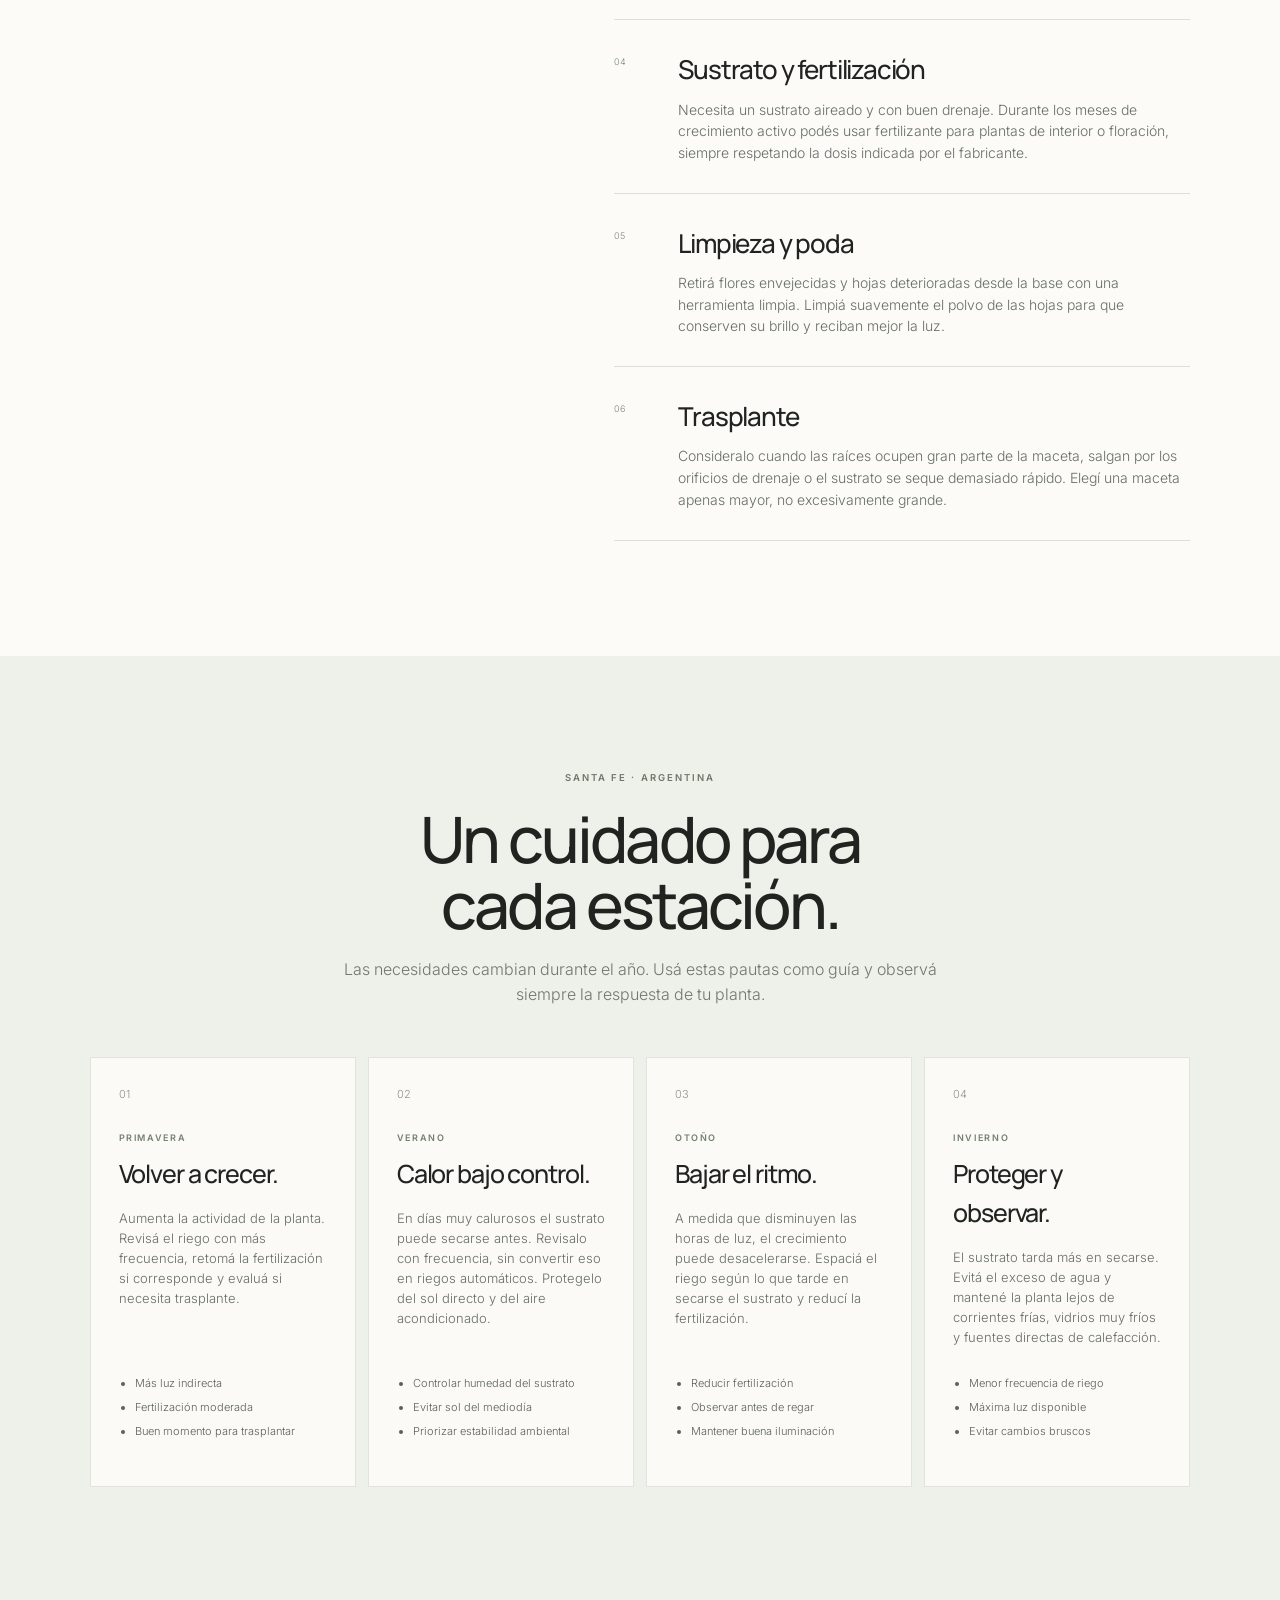
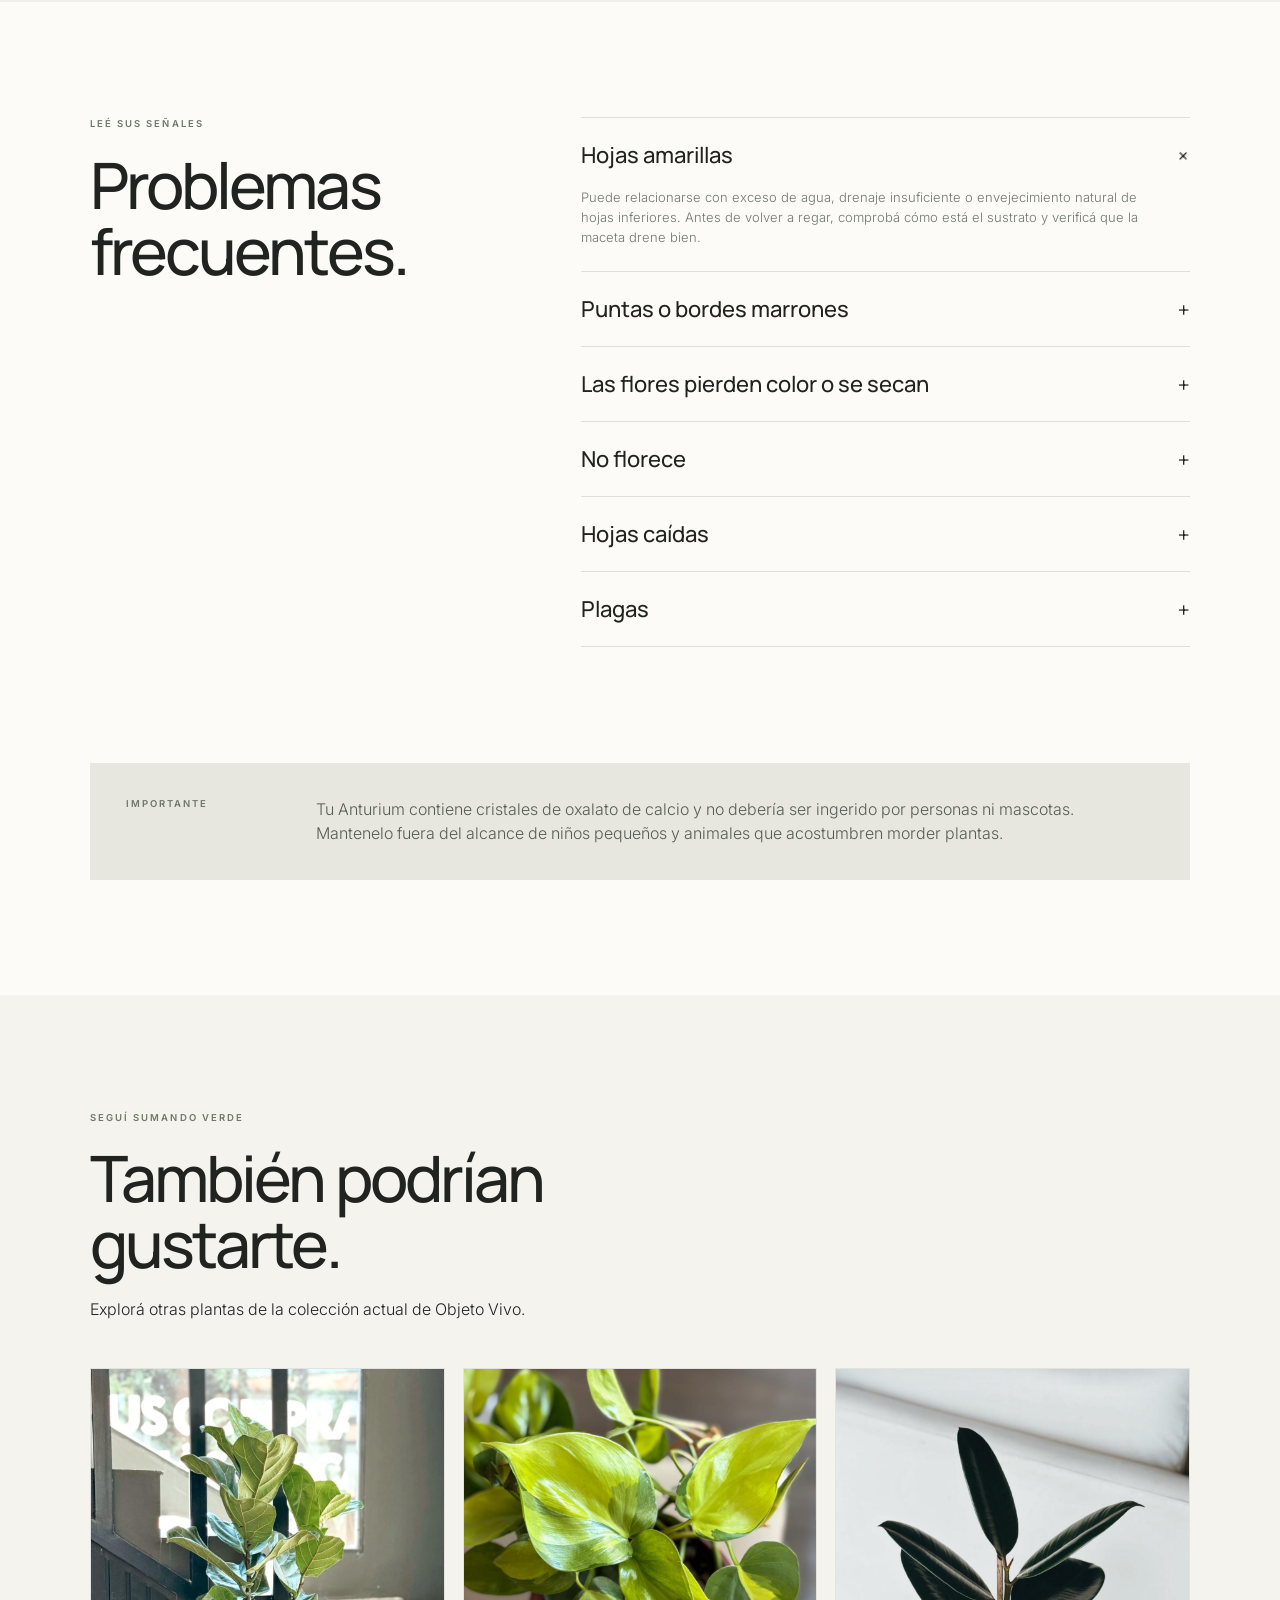
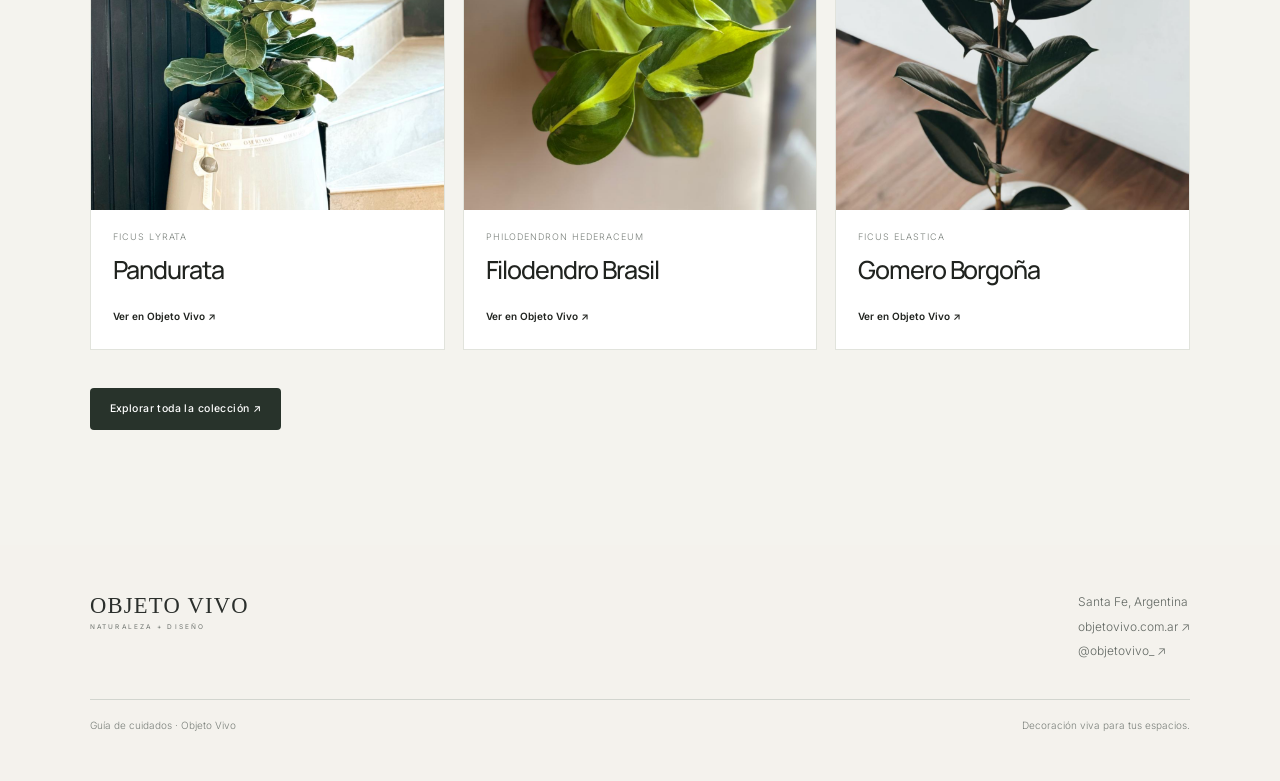
==== commit b4944966: "Add real related plant images and fix Pandurata photo" ====
--- a/anturium-borgona.html
+++ b/anturium-borgona.html
@@ -9,7 +9,10 @@
   <link rel="preconnect" href="https://fonts.googleapis.com">
   <link rel="preconnect" href="https://fonts.gstatic.com" crossorigin>
   <link href="https://fonts.googleapis.com/css2?family=Inter:wght@300;400;500;600&family=Manrope:wght@400;500;600&display=swap" rel="stylesheet">
-  <link rel="stylesheet" href="styles.css" />
+  <link rel="stylesheet" href="styles.css?v=20260811-1335" />
+  <style>
+    .related-card img{width:100%;aspect-ratio:4/5;object-fit:cover;display:block;background:#f3f2ed}.related-card .pandurata-related{object-position:center 45%}.related-card .brasil-related{object-position:center 50%}.related-card .gomero-related{object-position:center 42%}
+  </style>
 </head>
 <body>
   <header class="site-header ov-header">
@@ -84,9 +87,9 @@
     <section class="related-section">
       <div class="section-heading"><p class="eyebrow">SEGUÍ SUMANDO VERDE</p><h2>También podrían<br>gustarte.</h2><p>Explorá otras plantas de la colección actual de Objeto Vivo.</p></div>
       <div class="related-grid">
-        <a href="https://objetovivo.com.ar/product/pandurata-m-en-uovo-s/" target="_blank" rel="noopener" class="related-card"><div class="related-placeholder botanical-one"></div><p>Ficus Lyrata</p><h3>Pandurata</h3><span>Ver en Objeto Vivo ↗</span></a>
-        <a href="https://objetovivo.com.ar/product/filodendro-brasil/" target="_blank" rel="noopener" class="related-card"><div class="related-placeholder botanical-two"></div><p>Philodendron hederaceum</p><h3>Filodendro Brasil</h3><span>Ver en Objeto Vivo ↗</span></a>
-        <a href="https://objetovivo.com.ar/product/gomero-borgona-en-uovo-s/" target="_blank" rel="noopener" class="related-card"><div class="related-placeholder botanical-three"></div><p>Ficus elastica</p><h3>Gomero Borgoña</h3><span>Ver en Objeto Vivo ↗</span></a>
+        <a href="https://objetovivo.com.ar/product/pandurata-m-en-uovo-s/" target="_blank" rel="noopener" class="related-card"><img class="pandurata-related" src="assets/pandurata.png" alt="Pandurata"><p>Ficus lyrata</p><h3>Pandurata</h3><span>Ver en Objeto Vivo ↗</span></a>
+        <a href="https://objetovivo.com.ar/product/filodendro-brasil/" target="_blank" rel="noopener" class="related-card"><img class="brasil-related" src="assets/filodendro-brasil.png" alt="Filodendro Brasil"><p>Philodendron hederaceum</p><h3>Filodendro Brasil</h3><span>Ver en Objeto Vivo ↗</span></a>
+        <a href="https://objetovivo.com.ar/product/gomero-borgona-en-uovo-s/" target="_blank" rel="noopener" class="related-card"><img class="gomero-related" src="assets/gomero-borgona.png" alt="Gomero Borgoña"><p>Ficus elastica</p><h3>Gomero Borgoña</h3><span>Ver en Objeto Vivo ↗</span></a>
       </div>
       <a class="button centered-button" href="https://objetovivo.com.ar/shop/" target="_blank" rel="noopener">Explorar toda la colección ↗</a>
     </section>
--- a/styles.css
+++ b/styles.css
@@ -1 +1 @@
-:root{--bg:#f7f5f0;--paper:#fcfbf8;--ink:#20231f;--muted:#70756f;--sage:#e4e8df;--sage-2:#d7ded2;--line:#dedfd9;--accent:#7b8875;--dark:#28332b;--sans:"Inter",Arial,sans-serif;--display:"Manrope",Arial,sans-serif}*{box-sizing:border-box}html{scroll-behavior:smooth}body{margin:0;background:var(--paper);color:var(--ink);font-family:var(--sans);font-weight:300;line-height:1.55}a{color:inherit;text-decoration:none}img{display:block;width:100%;height:auto}svg{display:block}h1,h2,h3,p{margin-top:0}h1,h2,h3{font-family:var(--display);font-weight:500;letter-spacing:-.045em}.site-header{height:84px;padding:0 clamp(22px,5vw,72px);display:grid;grid-template-columns:1fr auto 1fr;align-items:center;border-bottom:1px solid rgba(90,96,90,.14);background:rgba(252,251,248,.96);position:sticky;top:0;z-index:30;backdrop-filter:blur(14px)}.brand{display:flex;align-items:center;gap:13px;width:max-content}.brand-mark{width:36px;height:36px;display:grid;place-items:center}.brand-mark svg{width:32px;height:32px;fill:none;stroke:#667160;stroke-width:1.45;stroke-linecap:round;stroke-linejoin:round}.brand-copy{display:flex;flex-direction:column;line-height:1}.brand-name{font-family:var(--display);font-size:15px;font-weight:500;letter-spacing:.22em}.brand-sub{font-size:6.5px;letter-spacing:.24em;margin-top:7px;color:#7c817b}.header-nav{display:flex;gap:34px;font-size:11.5px;color:#565b56}.header-nav a{position:relative}.header-nav a:after{content:"";position:absolute;left:0;right:100%;bottom:-6px;height:1px;background:#2b332c;transition:.2s}.header-nav a:hover:after{right:0}.cart-link{justify-self:end;width:42px;height:42px;display:grid;place-items:center;border-radius:50%;transition:.2s}.cart-link:hover{background:#f0eee8}.cart-link svg{width:24px;height:24px;fill:none;stroke:#222823;stroke-width:1.45;stroke-linecap:round;stroke-linejoin:round}.ov-hero{display:grid;grid-template-columns:1.08fr .92fr;min-height:720px;background:var(--bg)}.ov-hero-media{min-height:720px;overflow:hidden}.ov-hero-media img{height:100%;object-fit:cover}.ov-hero-copy{padding:clamp(70px,9vw,140px) clamp(32px,7vw,110px);display:flex;flex-direction:column;justify-content:center}.ov-kicker,.eyebrow{font-size:9.5px;letter-spacing:.22em;font-weight:600;color:#6d7869;margin:0 0 20px}.ov-hero h1{font-size:clamp(48px,6vw,88px);line-height:.98;margin-bottom:28px;max-width:700px}.ov-hero h1 span{font-weight:400;color:#74806f}.hero-text{font-size:15.5px;line-height:1.75;max-width:540px;color:#606760;margin-bottom:34px}.ov-button,.button{display:inline-flex;align-items:center;justify-content:center;width:max-content;border-radius:4px;background:var(--dark);color:white;padding:13px 20px;font-size:10.5px;font-weight:500;letter-spacing:.04em;transition:.2s}.ov-button:hover,.button:hover{transform:translateY(-1px);background:#18211b}.ov-value{display:grid;grid-template-columns:repeat(3,1fr);border-bottom:1px solid var(--line);background:#fff}.ov-value article{padding:34px clamp(24px,4vw,58px);border-right:1px solid var(--line)}.ov-value article:last-child{border-right:0}.ov-value span{font-size:9px;color:#8b918b}.ov-value h3{font-size:19px;margin:10px 0 8px;letter-spacing:-.03em}.ov-value p{font-size:13px;color:#6d736d;margin:0;max-width:290px}.ov-guides,.content-section,.related-section{padding:clamp(80px,9vw,130px) clamp(24px,7vw,110px)}.ov-section-head,.section-heading{max-width:720px}.ov-section-head h2,.section-heading h2{font-size:clamp(42px,5vw,70px);line-height:1.03;margin-bottom:20px}.ov-section-head>p:last-child{color:#6d736d;max-width:520px}.ov-feature-card{display:grid;grid-template-columns:1.12fr .88fr;margin-top:52px;background:#eef0e9;min-height:580px}.ov-feature-image{overflow:hidden}.ov-feature-image img{height:100%;object-fit:cover;transition:.5s}.ov-feature-card:hover img{transform:scale(1.015)}.ov-feature-copy{padding:clamp(36px,6vw,82px);display:flex;flex-direction:column;justify-content:center}.ov-feature-copy h3{font-size:clamp(42px,5vw,70px);line-height:.98;margin-bottom:22px}.ov-feature-copy>p:not(.ov-kicker){color:#5f665f;max-width:390px}.ov-feature-copy span{margin-top:24px;font-size:10.5px;font-weight:600}.ov-philosophy{display:grid;grid-template-columns:1fr 1fr;gap:70px;padding:clamp(85px,10vw,150px) clamp(24px,7vw,110px);background:#e4e7de;align-items:end}.ov-philosophy h2{font-size:clamp(40px,5vw,68px);line-height:1.02;margin:0}.ov-philosophy>p{margin:0;color:#5f665f;max-width:600px;font-size:15.5px}.ov-footer,footer{background:#f4f2ed;color:#2b2f2c;padding:48px clamp(24px,7vw,110px)}.footer-main{display:flex;justify-content:space-between;gap:40px;align-items:flex-start}.footer-contact{display:flex;flex-direction:column;gap:6px;font-size:12px;color:#626863}.footer-contact p{margin:0}.footer-bottom{border-top:1px solid #d2d5cf;margin-top:38px;padding-top:18px;display:flex;justify-content:space-between;gap:20px;font-size:10px;color:#7b807b}.plant-hero{display:grid;grid-template-columns:1.05fr .95fr;background:var(--bg);min-height:720px}.plant-hero-image{min-height:720px;overflow:hidden}.plant-hero-image img{height:100%;object-fit:cover}.plant-hero-copy{padding:clamp(54px,8vw,110px);display:flex;flex-direction:column;justify-content:center}.back-link{font-size:10px;text-transform:uppercase;letter-spacing:.12em;margin-bottom:58px;color:#767d76}.plant-hero h1{font-size:clamp(50px,6vw,84px);line-height:.95;margin-bottom:18px}.plant-hero h1 em{font-style:normal;color:#73806f;font-weight:400}.latin{font-family:var(--sans);font-style:italic;font-size:14px;color:#777d77;margin:0 0 26px}.quick-tags{display:flex;gap:8px;flex-wrap:wrap;margin-top:6px}.quick-tags span{border:1px solid #c8cbc5;border-radius:999px;padding:7px 10px;font-size:9px;text-transform:uppercase;letter-spacing:.08em;background:rgba(255,255,255,.55)}.quick-care{display:grid;grid-template-columns:repeat(4,1fr);border-top:1px solid var(--line);border-bottom:1px solid var(--line);background:#fff}.quick-care article{padding:32px;border-right:1px solid var(--line)}.quick-care article:last-child{border-right:0}.quick-care h3{font-size:20px;margin:8px 0}.quick-care p{font-size:12px;color:#737973;margin:0}.care-icon{width:30px;height:30px;display:block;color:#667160}.care-icon svg{width:26px;height:26px;fill:none;stroke:#667160;stroke-width:1.35;stroke-linecap:round;stroke-linejoin:round}.two-col{display:grid;grid-template-columns:.86fr 1.14fr;gap:90px}.sticky-heading{align-self:start;position:sticky;top:125px}.care-list{border-top:1px solid var(--line)}.care-block{display:grid;grid-template-columns:46px 1fr;gap:18px;padding:29px 0;border-bottom:1px solid var(--line)}.care-block .number{font-size:9px;color:#7b8677;padding-top:6px}.care-block h3{font-size:26px;margin-bottom:9px}.care-block p{color:#666d67;margin:0;font-size:14px}.season-section{background:#eef0ea;padding:clamp(80px,9vw,130px) clamp(24px,7vw,110px)}.centered{text-align:center;margin:0 auto 50px}.centered>p:last-child{max-width:620px;margin:0 auto;color:#707670}.season-grid{display:grid;grid-template-columns:repeat(4,1fr);gap:12px}.season-card{background:#fbfaf7;padding:28px;min-height:430px;display:flex;flex-direction:column;border:1px solid #e1e3dd}.season-mark{font-size:11px;color:#8c948b}.season-name{font-size:9px;letter-spacing:.18em;font-weight:600;color:#72806e;margin:28px 0 10px}.season-card h3{font-size:25px;margin-bottom:14px}.season-card>p:not(.season-name){font-size:13px;color:#666d67}.season-card ul{padding-left:16px;margin-top:auto;font-size:11px;color:#59605a}.season-card li{margin:7px 0}.problems-section{display:grid;grid-template-columns:.8fr 1.2fr;gap:85px}.problem-list{border-top:1px solid var(--line)}details{border-bottom:1px solid var(--line);padding:20px 0}summary{list-style:none;display:flex;justify-content:space-between;align-items:center;cursor:pointer;font-family:var(--display);font-size:22px;font-weight:500}summary::-webkit-details-marker{display:none}summary b{font-family:var(--sans);font-weight:300;font-size:21px;transition:.2s}details[open] summary b{transform:rotate(45deg)}details p{color:#717771;max-width:760px;margin:14px 48px 4px 0;font-size:13px}.note-section{margin:0 clamp(24px,7vw,110px) clamp(80px,9vw,130px);padding:34px 36px;background:#e8e7df;display:grid;grid-template-columns:160px 1fr;gap:30px}.note-section p:last-child{margin:0;max-width:850px;color:#555d56}.related-section{background:#f4f3ee}.related-grid{display:grid;grid-template-columns:repeat(3,1fr);gap:18px;margin-top:46px}.related-card{background:#fff;padding-bottom:22px;border:1px solid #e1e3dc;transition:.2s}.related-card:hover{transform:translateY(-2px)}.related-placeholder{height:310px;background-size:cover;background-position:center}.botanical-one{background:url('https://objetovivo.com.ar/wp-content/uploads/2026/06/0fbe87b4-2c98-40d2-89a0-57de7e59af6a-600x800.jpg') center/cover}.botanical-two{background:linear-gradient(135deg,#e5e7df,#cbd3c7)}.botanical-three{background:linear-gradient(135deg,#d7dad2,#a9b3a8)}.related-card>p,.related-card>h3,.related-card>span{margin-left:22px;margin-right:22px}.related-card>p{font-size:9px;text-transform:uppercase;letter-spacing:.11em;color:#7b817c;margin-top:20px;margin-bottom:7px}.related-card h3{font-size:25px;margin-bottom:12px}.related-card>span{font-size:10px;font-weight:600}.centered-button{margin:38px auto 0}@media(max-width:980px){.site-header{grid-template-columns:1fr auto}.header-nav{display:none}.ov-hero,.plant-hero,.ov-feature-card,.two-col,.problems-section,.ov-philosophy{grid-template-columns:1fr}.ov-hero-media{min-height:560px}.ov-hero-copy{padding-top:70px;padding-bottom:80px}.plant-hero-image{min-height:600px}.plant-hero-copy{padding-top:58px;padding-bottom:70px}.sticky-heading{position:static}.quick-care{grid-template-columns:repeat(2,1fr)}.quick-care article:nth-child(2){border-right:0}.quick-care article:nth-child(-n+2){border-bottom:1px solid var(--line)}.season-grid{grid-template-columns:repeat(2,1fr)}.related-grid{grid-template-columns:repeat(2,1fr)}}@media(max-width:640px){.site-header{height:74px;padding:0 18px}.brand{gap:9px}.brand-mark{width:30px;height:30px}.brand-mark svg{width:27px;height:27px}.brand-name{font-size:13px;letter-spacing:.18em}.brand-sub{font-size:5.8px}.cart-link{width:38px;height:38px}.cart-link svg{width:22px;height:22px}.ov-hero{display:flex;flex-direction:column}.ov-hero-media{min-height:430px;order:2}.ov-hero-copy{order:1;padding:62px 22px 54px}.ov-hero h1{font-size:48px}.ov-value{grid-template-columns:1fr}.ov-value article{border-right:0;border-bottom:1px solid var(--line);padding:22px}.ov-value article:last-child{border-bottom:0}.ov-guides,.content-section,.related-section,.season-section{padding-left:22px;padding-right:22px}.ov-feature-card{margin-top:36px}.ov-feature-image{min-height:420px}.ov-feature-copy{padding:30px 24px}.ov-philosophy{gap:34px;padding-left:22px;padding-right:22px}.footer-main,.footer-bottom{flex-direction:column}.plant-hero{display:flex;flex-direction:column}.plant-hero-copy{order:1;padding-left:22px;padding-right:22px}.plant-hero-image{order:2;min-height:500px}.plant-hero h1{font-size:49px}.quick-care{grid-template-columns:1fr 1fr}.quick-care article{padding:20px 17px}.care-icon{width:28px;height:28px}.care-icon svg{width:24px;height:24px}.two-col,.problems-section{gap:38px}.care-block{grid-template-columns:34px 1fr}.season-grid,.related-grid{grid-template-columns:1fr}.season-card{min-height:0}.note-section{margin-left:22px;margin-right:22px;padding:27px;grid-template-columns:1fr}.related-placeholder{height:350px}}+:root{--bg:#f7f5f0;--paper:#fcfbf8;--ink:#20231f;--muted:#70756f;--sage:#e4e8df;--sage-2:#d7ded2;--line:#dedfd9;--accent:#7b8875;--dark:#28332b;--sans:"Inter",Arial,sans-serif;--display:"Manrope",Arial,sans-serif}*{box-sizing:border-box}html{scroll-behavior:smooth}body{margin:0;background:var(--paper);color:var(--ink);font-family:var(--sans);font-weight:300;line-height:1.55}a{color:inherit;text-decoration:none}img{display:block;width:100%;height:auto}svg{display:block}h1,h2,h3,p{margin-top:0}h1,h2,h3{font-family:var(--display);font-weight:500;letter-spacing:-.045em}.site-header{height:84px;padding:0 clamp(22px,5vw,72px);display:grid;grid-template-columns:1fr auto 1fr;align-items:center;border-bottom:1px solid rgba(90,96,90,.14);background:rgba(252,251,248,.96);position:sticky;top:0;z-index:30;backdrop-filter:blur(14px)}.brand{display:flex;align-items:center;width:max-content}.official-brand{display:flex;flex-direction:column;align-items:flex-start;justify-content:center;gap:0;line-height:1}.official-wordmark{font-family:Georgia,"Times New Roman",serif;font-size:24px;font-weight:400;letter-spacing:.055em;line-height:1;transform:scaleX(.94);transform-origin:left center}.official-tagline{font-family:var(--sans);font-size:6.5px;font-weight:400;letter-spacing:.34em;margin-top:7px;color:#6f746f}.header-nav{display:flex;gap:34px;font-size:11.5px;color:#565b56}.header-nav a{position:relative}.header-nav a:after{content:"";position:absolute;left:0;right:100%;bottom:-6px;height:1px;background:#2b332c;transition:.2s}.header-nav a:hover:after{right:0}.cart-link{justify-self:end;width:42px;height:42px;display:grid;place-items:center;border-radius:50%;transition:.2s}.cart-link:hover{background:#f0eee8}.cart-link svg{width:24px;height:24px;fill:none;stroke:#222823;stroke-width:1.45;stroke-linecap:round;stroke-linejoin:round}.ov-hero{display:grid;grid-template-columns:1.08fr .92fr;min-height:720px;background:var(--bg)}.ov-hero-media{min-height:720px;overflow:hidden}.ov-hero-media img{height:100%;object-fit:cover}.ov-hero-copy{padding:clamp(70px,9vw,140px) clamp(32px,7vw,110px);display:flex;flex-direction:column;justify-content:center}.ov-kicker,.eyebrow{font-size:9.5px;letter-spacing:.22em;font-weight:600;color:#6d7869;margin:0 0 20px}.ov-hero h1{font-size:clamp(48px,6vw,88px);line-height:.98;margin-bottom:28px;max-width:700px}.ov-hero h1 span{font-weight:400;color:#74806f}.hero-text{font-size:15.5px;line-height:1.75;max-width:540px;color:#606760;margin-bottom:34px}.ov-button,.button{display:inline-flex;align-items:center;justify-content:center;width:max-content;border-radius:4px;background:var(--dark);color:white;padding:13px 20px;font-size:10.5px;font-weight:500;letter-spacing:.04em;transition:.2s}.ov-button:hover,.button:hover{transform:translateY(-1px);background:#18211b}.ov-value{display:grid;grid-template-columns:repeat(3,1fr);border-bottom:1px solid var(--line);background:#fff}.ov-value article{padding:34px clamp(24px,4vw,58px);border-right:1px solid var(--line)}.ov-value article:last-child{border-right:0}.ov-value span{font-size:9px;color:#8b918b}.ov-value h3{font-size:19px;margin:10px 0 8px;letter-spacing:-.03em}.ov-value p{font-size:13px;color:#6d736d;margin:0;max-width:290px}.ov-guides,.content-section,.related-section{padding:clamp(80px,9vw,130px) clamp(24px,7vw,110px)}.ov-section-head,.section-heading{max-width:720px}.ov-section-head h2,.section-heading h2{font-size:clamp(42px,5vw,70px);line-height:1.03;margin-bottom:20px}.ov-section-head>p:last-child{color:#6d736d;max-width:520px}.ov-feature-card{display:grid;grid-template-columns:1.12fr .88fr;margin-top:52px;background:#eef0e9;min-height:580px}.ov-feature-image{overflow:hidden}.ov-feature-image img{height:100%;object-fit:cover;transition:.5s}.ov-feature-card:hover img{transform:scale(1.015)}.ov-feature-copy{padding:clamp(36px,6vw,82px);display:flex;flex-direction:column;justify-content:center}.ov-feature-copy h3{font-size:clamp(42px,5vw,70px);line-height:.98;margin-bottom:22px}.ov-feature-copy>p:not(.ov-kicker){color:#5f665f;max-width:390px}.ov-feature-copy span{margin-top:24px;font-size:10.5px;font-weight:600}.ov-philosophy{display:grid;grid-template-columns:1fr 1fr;gap:70px;padding:clamp(85px,10vw,150px) clamp(24px,7vw,110px);background:#e4e7de;align-items:end}.ov-philosophy h2{font-size:clamp(40px,5vw,68px);line-height:1.02;margin:0}.ov-philosophy>p{margin:0;color:#5f665f;max-width:600px;font-size:15.5px}.ov-footer,footer{background:#f4f2ed;color:#2b2f2c;padding:48px clamp(24px,7vw,110px)}.footer-main{display:flex;justify-content:space-between;gap:40px;align-items:flex-start}.footer-contact{display:flex;flex-direction:column;gap:6px;font-size:12px;color:#626863}.footer-contact p{margin:0}.footer-bottom{border-top:1px solid #d2d5cf;margin-top:38px;padding-top:18px;display:flex;justify-content:space-between;gap:20px;font-size:10px;color:#7b807b}.plant-hero{display:grid;grid-template-columns:1.05fr .95fr;background:var(--bg);min-height:720px}.plant-hero-image{min-height:720px;overflow:hidden}.plant-hero-image img{height:100%;object-fit:cover}.plant-hero-copy{padding:clamp(54px,8vw,110px);display:flex;flex-direction:column;justify-content:center}.back-link{font-size:10px;text-transform:uppercase;letter-spacing:.12em;margin-bottom:58px;color:#767d76}.plant-hero h1{font-size:clamp(50px,6vw,84px);line-height:.95;margin-bottom:18px}.plant-hero h1 em{font-style:normal;color:#73806f;font-weight:400}.latin{font-family:var(--sans);font-style:italic;font-size:14px;color:#777d77;margin:0 0 26px}.quick-tags{display:flex;gap:8px;flex-wrap:wrap;margin-top:6px}.quick-tags span{border:1px solid #c8cbc5;border-radius:999px;padding:7px 10px;font-size:9px;text-transform:uppercase;letter-spacing:.08em;background:rgba(255,255,255,.55)}.quick-care{display:grid;grid-template-columns:repeat(4,1fr);border-top:1px solid var(--line);border-bottom:1px solid var(--line);background:#fff}.quick-care article{padding:32px;border-right:1px solid var(--line)}.quick-care article:last-child{border-right:0}.quick-care h3{font-size:20px;margin:8px 0}.quick-care p{font-size:12px;color:#737973;margin:0}.care-icon{width:30px;height:30px;display:block;color:#667160}.care-icon svg{width:26px;height:26px;fill:none;stroke:#667160;stroke-width:1.35;stroke-linecap:round;stroke-linejoin:round}.two-col{display:grid;grid-template-columns:.86fr 1.14fr;gap:90px}.sticky-heading{align-self:start;position:sticky;top:125px}.care-list{border-top:1px solid var(--line)}.care-block{display:grid;grid-template-columns:46px 1fr;gap:18px;padding:29px 0;border-bottom:1px solid var(--line)}.care-block .number{font-size:9px;color:#7b8677;padding-top:6px}.care-block h3{font-size:26px;margin-bottom:9px}.care-block p{color:#666d67;margin:0;font-size:14px}.season-section{background:#eef0ea;padding:clamp(80px,9vw,130px) clamp(24px,7vw,110px)}.centered{text-align:center;margin:0 auto 50px}.centered>p:last-child{max-width:620px;margin:0 auto;color:#707670}.season-grid{display:grid;grid-template-columns:repeat(4,1fr);gap:12px}.season-card{background:#fbfaf7;padding:28px;min-height:430px;display:flex;flex-direction:column;border:1px solid #e1e3dd}.season-mark{font-size:11px;color:#8c948b}.season-name{font-size:9px;letter-spacing:.18em;font-weight:600;color:#72806e;margin:28px 0 10px}.season-card h3{font-size:25px;margin-bottom:14px}.season-card>p:not(.season-name){font-size:13px;color:#666d67}.season-card ul{padding-left:16px;margin-top:auto;font-size:11px;color:#59605a}.season-card li{margin:7px 0}.problems-section{display:grid;grid-template-columns:.8fr 1.2fr;gap:85px}.problem-list{border-top:1px solid var(--line)}details{border-bottom:1px solid var(--line);padding:20px 0}summary{list-style:none;display:flex;justify-content:space-between;align-items:center;cursor:pointer;font-family:var(--display);font-size:22px;font-weight:500}summary::-webkit-details-marker{display:none}summary b{font-family:var(--sans);font-weight:300;font-size:21px;transition:.2s}details[open] summary b{transform:rotate(45deg)}details p{color:#717771;max-width:760px;margin:14px 48px 4px 0;font-size:13px}.note-section{margin:0 clamp(24px,7vw,110px) clamp(80px,9vw,130px);padding:34px 36px;background:#e8e7df;display:grid;grid-template-columns:160px 1fr;gap:30px}.note-section p:last-child{margin:0;max-width:850px;color:#555d56}.related-section{background:#f4f3ee}.related-grid{display:grid;grid-template-columns:repeat(3,1fr);gap:18px;margin-top:46px}.related-card{background:#fff;padding-bottom:22px;border:1px solid #e1e3dc;transition:.2s}.related-card:hover{transform:translateY(-2px)}.related-placeholder{height:310px;background-size:cover;background-position:center}.botanical-one{background:url('https://objetovivo.com.ar/wp-content/uploads/2026/06/0fbe87b4-2c98-40d2-89a0-57de7e59af6a-600x800.jpg') center/cover}.botanical-two{background:linear-gradient(135deg,#e5e7df,#cbd3c7)}.botanical-three{background:linear-gradient(135deg,#d7dad2,#a9b3a8)}.related-card>p,.related-card>h3,.related-card>span{margin-left:22px;margin-right:22px}.related-card>p{font-size:9px;text-transform:uppercase;letter-spacing:.11em;color:#7b817c;margin-top:20px;margin-bottom:7px}.related-card h3{font-size:25px;margin-bottom:12px}.related-card>span{font-size:10px;font-weight:600}.centered-button{margin:38px auto 0}@media(max-width:980px){.site-header{grid-template-columns:1fr auto}.header-nav{display:none}.ov-hero,.plant-hero,.ov-feature-card,.two-col,.problems-section,.ov-philosophy{grid-template-columns:1fr}.ov-hero-media{min-height:560px}.ov-hero-copy{padding-top:70px;padding-bottom:80px}.plant-hero-image{min-height:600px}.plant-hero-copy{padding-top:58px;padding-bottom:70px}.sticky-heading{position:static}.quick-care{grid-template-columns:repeat(2,1fr)}.quick-care article:nth-child(2){border-right:0}.quick-care article:nth-child(-n+2){border-bottom:1px solid var(--line)}.season-grid{grid-template-columns:repeat(2,1fr)}.related-grid{grid-template-columns:repeat(2,1fr)}}@media(max-width:640px){.site-header{height:74px;padding:0 18px}.official-wordmark{font-size:20px;letter-spacing:.05em}.official-tagline{font-size:5.5px;letter-spacing:.31em;margin-top:6px}.cart-link{width:38px;height:38px}.cart-link svg{width:22px;height:22px}.ov-hero{display:flex;flex-direction:column}.ov-hero-media{min-height:430px;order:2}.ov-hero-copy{order:1;padding:62px 22px 54px}.ov-hero h1{font-size:48px}.ov-value{grid-template-columns:1fr}.ov-value article{border-right:0;border-bottom:1px solid var(--line);padding:22px}.ov-value article:last-child{border-bottom:0}.ov-guides,.content-section,.related-section,.season-section{padding-left:22px;padding-right:22px}.ov-feature-card{margin-top:36px}.ov-feature-image{min-height:420px}.ov-feature-copy{padding:30px 24px}.ov-philosophy{gap:34px;padding-left:22px;padding-right:22px}.footer-main,.footer-bottom{flex-direction:column}.plant-hero{display:flex;flex-direction:column}.plant-hero-copy{order:1;padding-left:22px;padding-right:22px}.plant-hero-image{order:2;min-height:500px}.plant-hero h1{font-size:49px}.quick-care{grid-template-columns:1fr 1fr}.quick-care article{padding:20px 17px}.care-icon{width:28px;height:28px}.care-icon svg{width:24px;height:24px}.two-col,.problems-section{gap:38px}.care-block{grid-template-columns:34px 1fr}.season-grid,.related-grid{grid-template-columns:1fr}.season-card{min-height:0}.note-section{margin-left:22px;margin-right:22px;padding:27px;grid-template-columns:1fr}.related-placeholder{height:350px}}
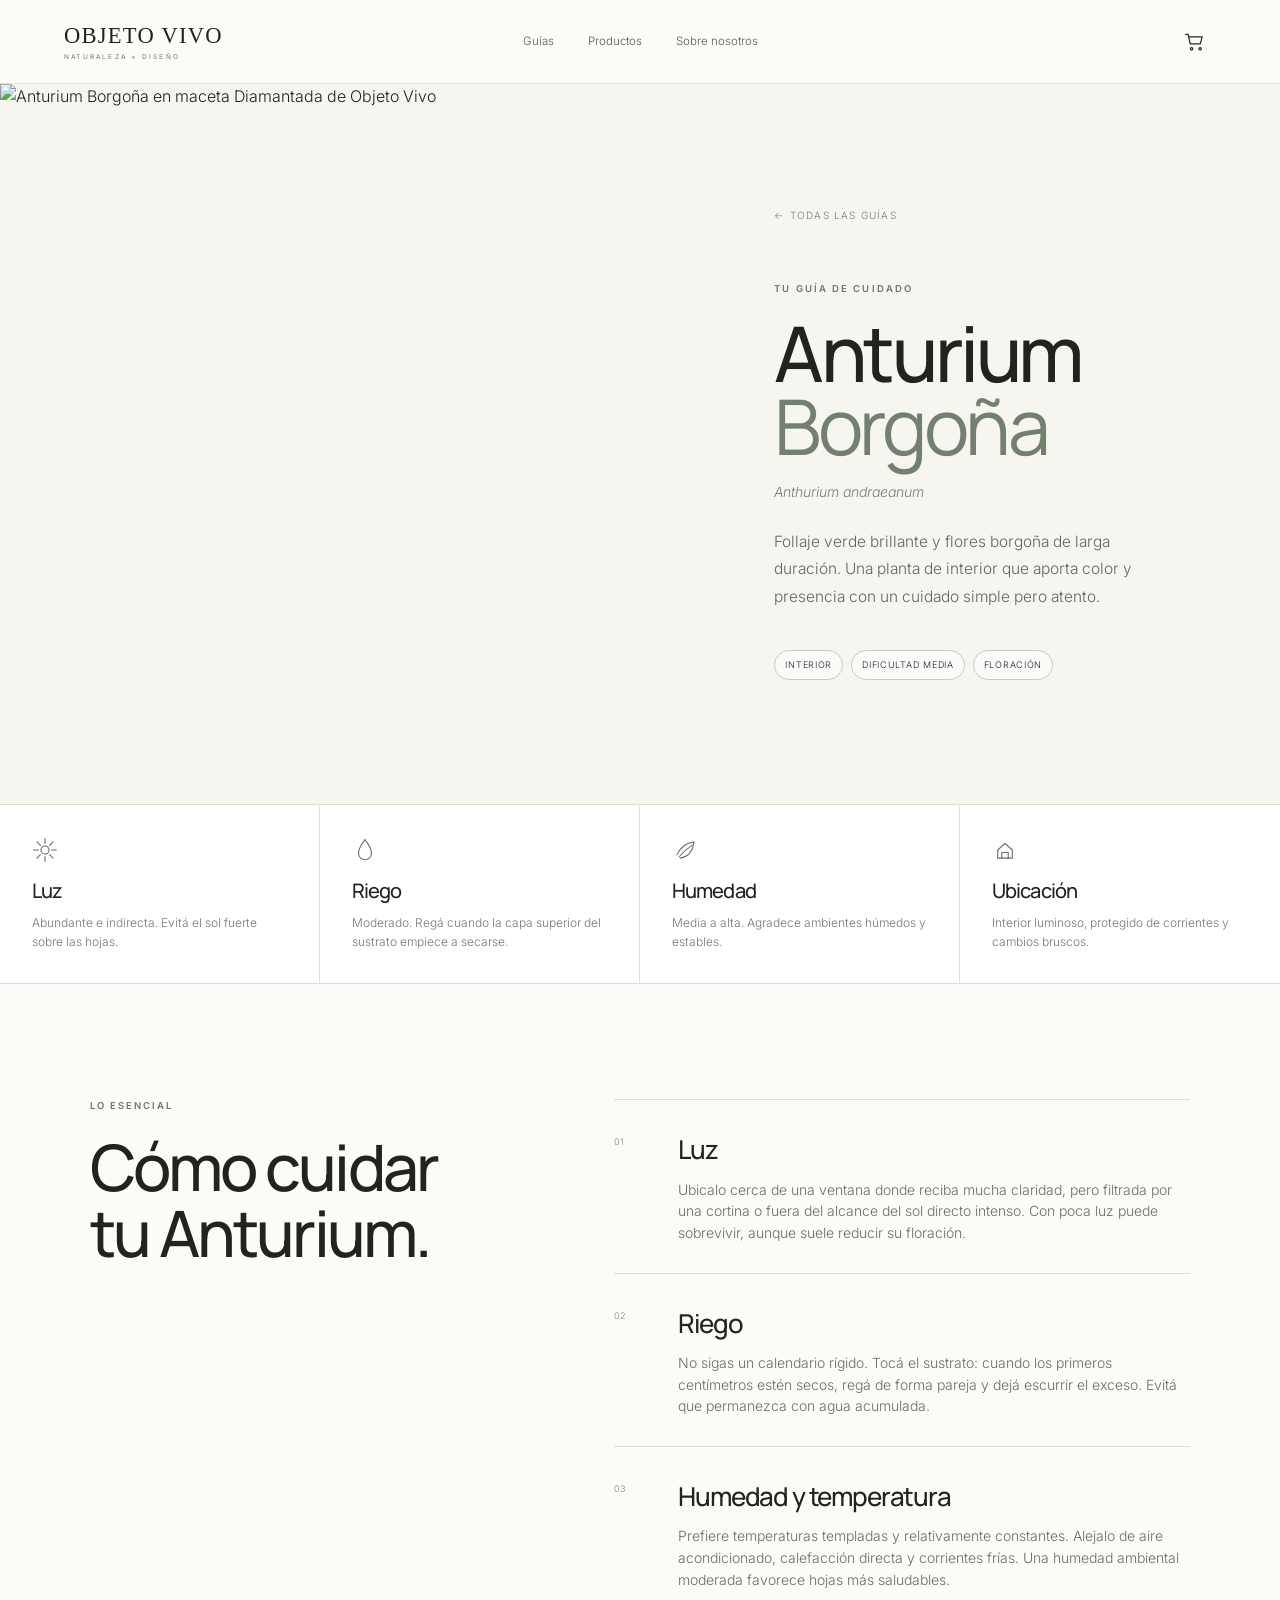
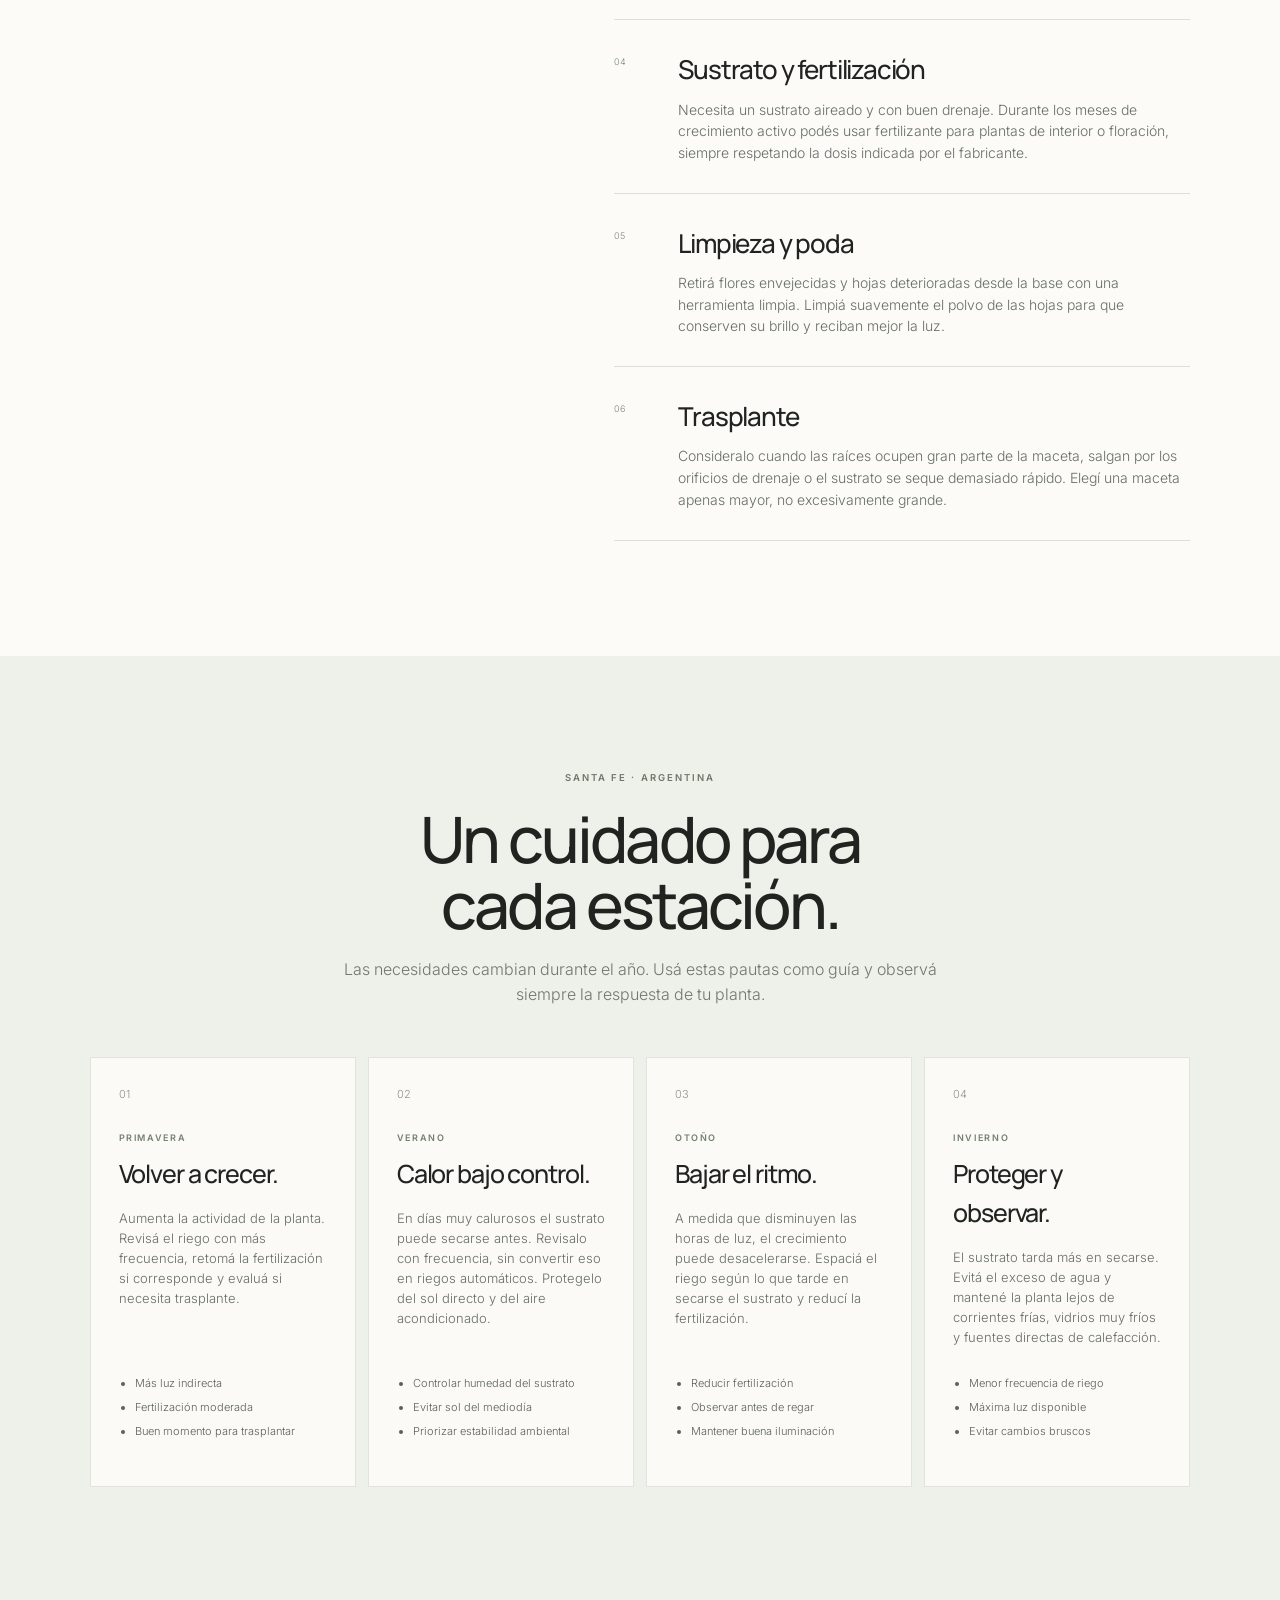
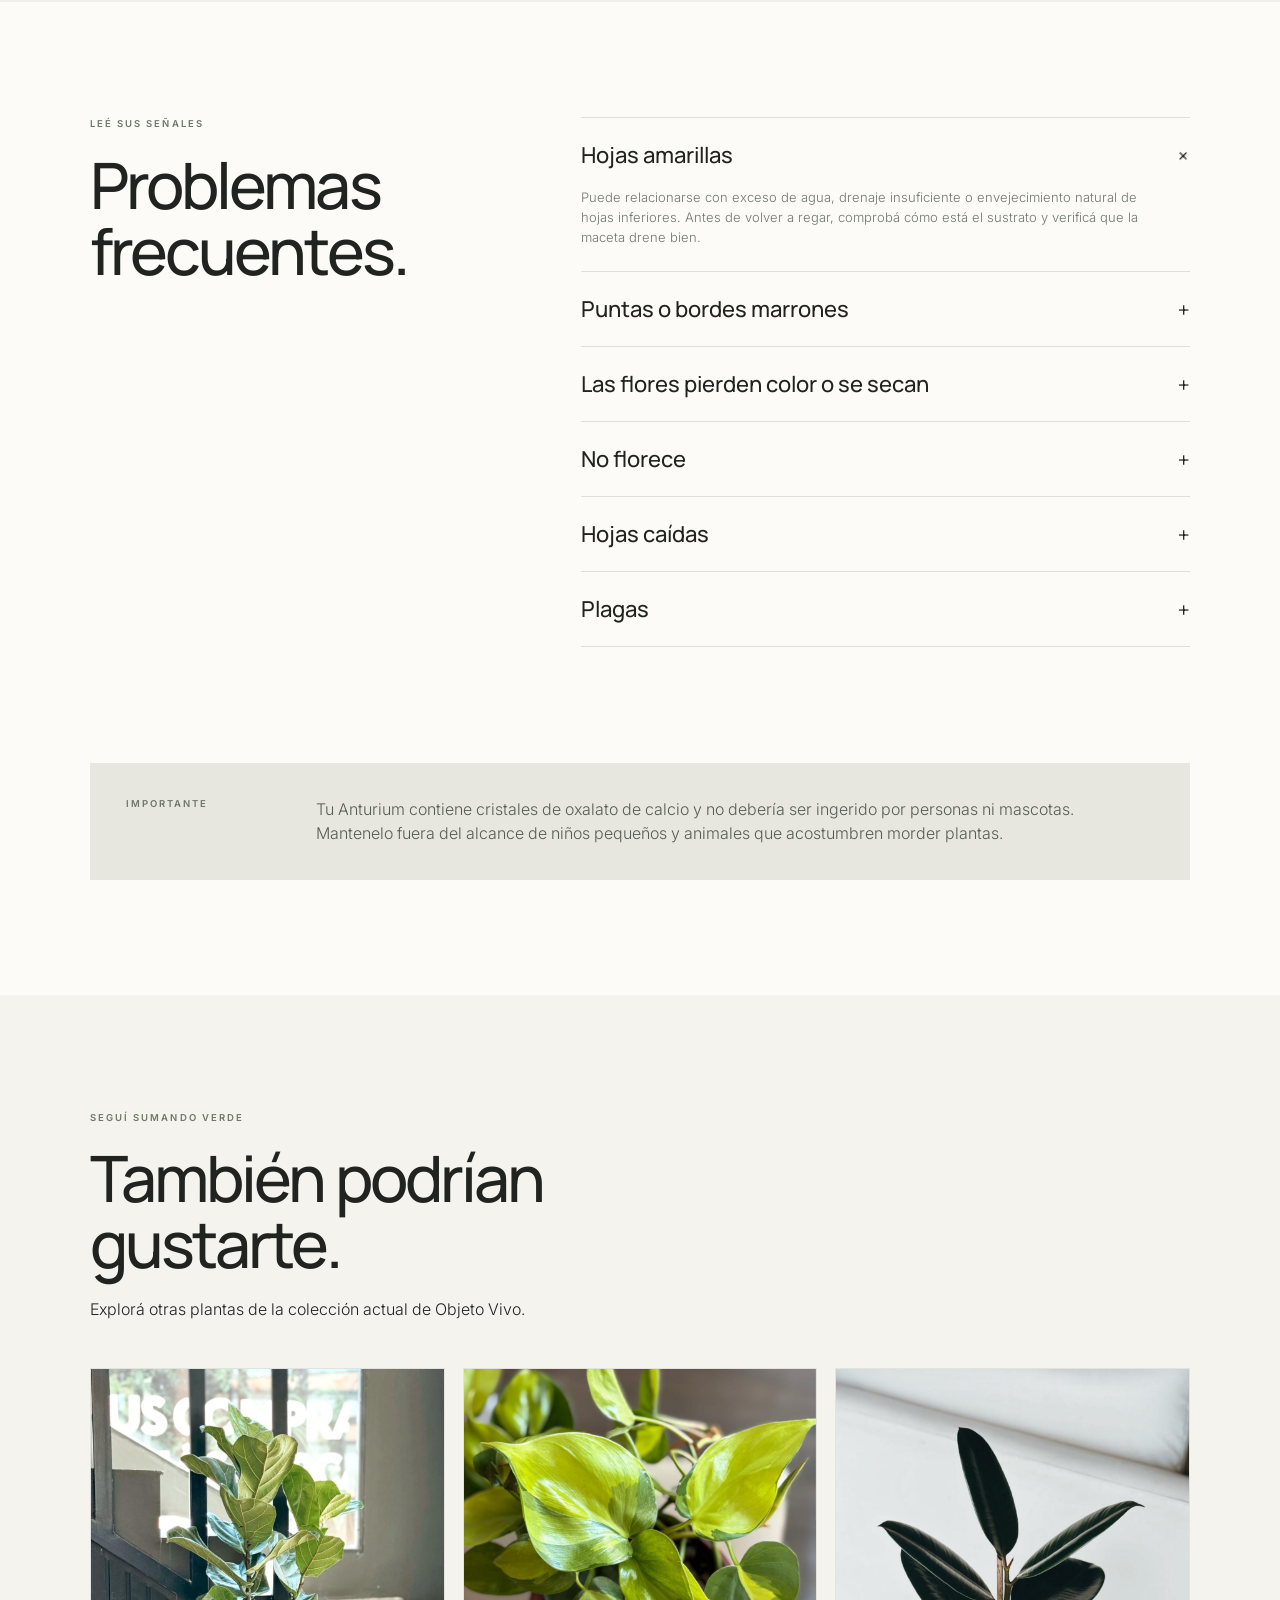
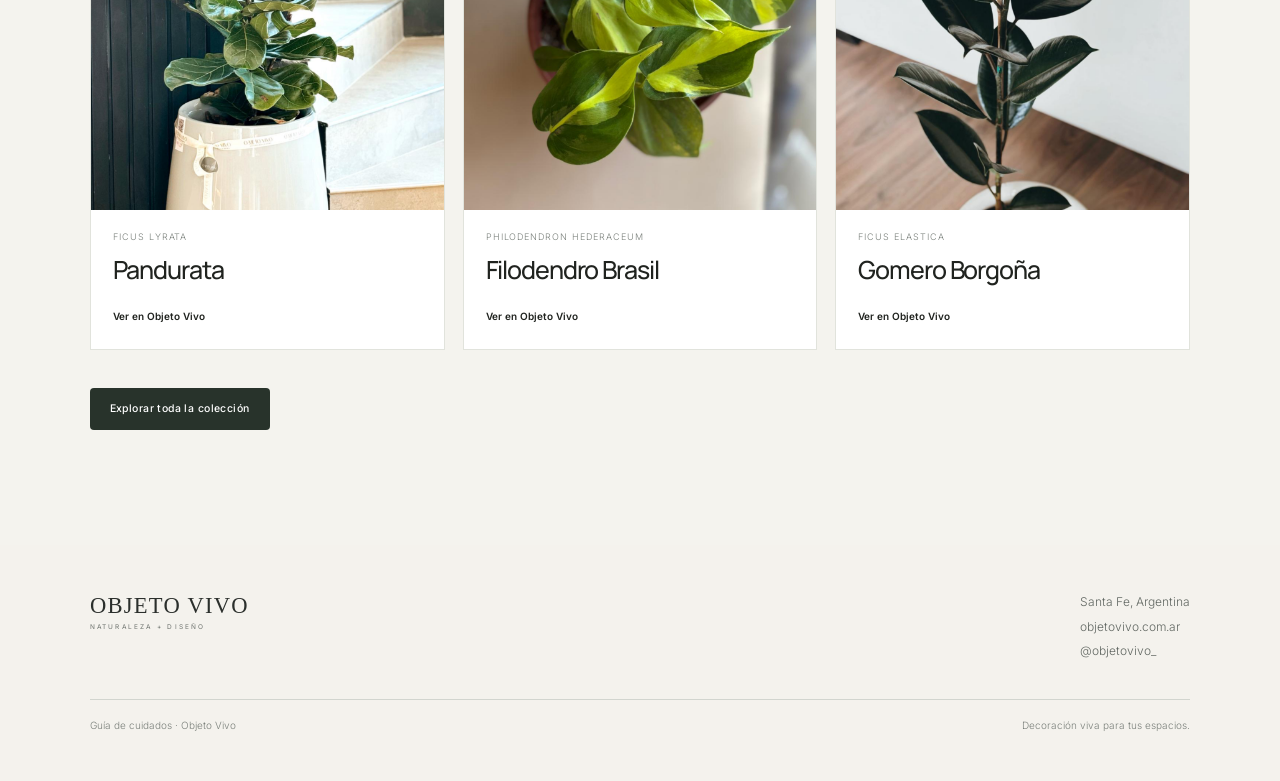
==== commit 563b6434: "Remove arrow symbols from product and footer links" ====
--- a/anturium-borgona.html
+++ b/anturium-borgona.html
@@ -87,16 +87,16 @@
     <section class="related-section">
       <div class="section-heading"><p class="eyebrow">SEGUÍ SUMANDO VERDE</p><h2>También podrían<br>gustarte.</h2><p>Explorá otras plantas de la colección actual de Objeto Vivo.</p></div>
       <div class="related-grid">
-        <a href="https://objetovivo.com.ar/product/pandurata-m-en-uovo-s/" target="_blank" rel="noopener" class="related-card"><img class="pandurata-related" src="assets/pandurata.png" alt="Pandurata"><p>Ficus lyrata</p><h3>Pandurata</h3><span>Ver en Objeto Vivo ↗</span></a>
-        <a href="https://objetovivo.com.ar/product/filodendro-brasil/" target="_blank" rel="noopener" class="related-card"><img class="brasil-related" src="assets/filodendro-brasil.png" alt="Filodendro Brasil"><p>Philodendron hederaceum</p><h3>Filodendro Brasil</h3><span>Ver en Objeto Vivo ↗</span></a>
-        <a href="https://objetovivo.com.ar/product/gomero-borgona-en-uovo-s/" target="_blank" rel="noopener" class="related-card"><img class="gomero-related" src="assets/gomero-borgona.png" alt="Gomero Borgoña"><p>Ficus elastica</p><h3>Gomero Borgoña</h3><span>Ver en Objeto Vivo ↗</span></a>
+        <a href="https://objetovivo.com.ar/product/pandurata-m-en-uovo-s/" target="_blank" rel="noopener" class="related-card"><img class="pandurata-related" src="assets/pandurata.png" alt="Pandurata"><p>Ficus lyrata</p><h3>Pandurata</h3><span>Ver en Objeto Vivo</span></a>
+        <a href="https://objetovivo.com.ar/product/filodendro-brasil/" target="_blank" rel="noopener" class="related-card"><img class="brasil-related" src="assets/filodendro-brasil.png" alt="Filodendro Brasil"><p>Philodendron hederaceum</p><h3>Filodendro Brasil</h3><span>Ver en Objeto Vivo</span></a>
+        <a href="https://objetovivo.com.ar/product/gomero-borgona-en-uovo-s/" target="_blank" rel="noopener" class="related-card"><img class="gomero-related" src="assets/gomero-borgona.png" alt="Gomero Borgoña"><p>Ficus elastica</p><h3>Gomero Borgoña</h3><span>Ver en Objeto Vivo</span></a>
       </div>
-      <a class="button centered-button" href="https://objetovivo.com.ar/shop/" target="_blank" rel="noopener">Explorar toda la colección ↗</a>
+      <a class="button centered-button" href="https://objetovivo.com.ar/shop/" target="_blank" rel="noopener">Explorar toda la colección</a>
     </section>
   </main>
 
   <footer class="ov-footer">
-    <div class="footer-main"><div class="brand footer-brand official-brand"><span class="official-wordmark">OBJETO VIVO</span><span class="official-tagline">NATURALEZA + DISEÑO</span></div><div class="footer-contact"><p>Santa Fe, Argentina</p><a href="https://objetovivo.com.ar/" target="_blank" rel="noopener">objetovivo.com.ar ↗</a><a href="https://www.instagram.com/objetovivo_/" target="_blank" rel="noopener">@objetovivo_ ↗</a></div></div>
+    <div class="footer-main"><div class="brand footer-brand official-brand"><span class="official-wordmark">OBJETO VIVO</span><span class="official-tagline">NATURALEZA + DISEÑO</span></div><div class="footer-contact"><p>Santa Fe, Argentina</p><a href="https://objetovivo.com.ar/" target="_blank" rel="noopener">objetovivo.com.ar</a><a href="https://www.instagram.com/objetovivo_/" target="_blank" rel="noopener">@objetovivo_</a></div></div>
     <div class="footer-bottom"><span>Guía de cuidados · Objeto Vivo</span><span>Decoración viva para tus espacios.</span></div>
   </footer>
 </body>
